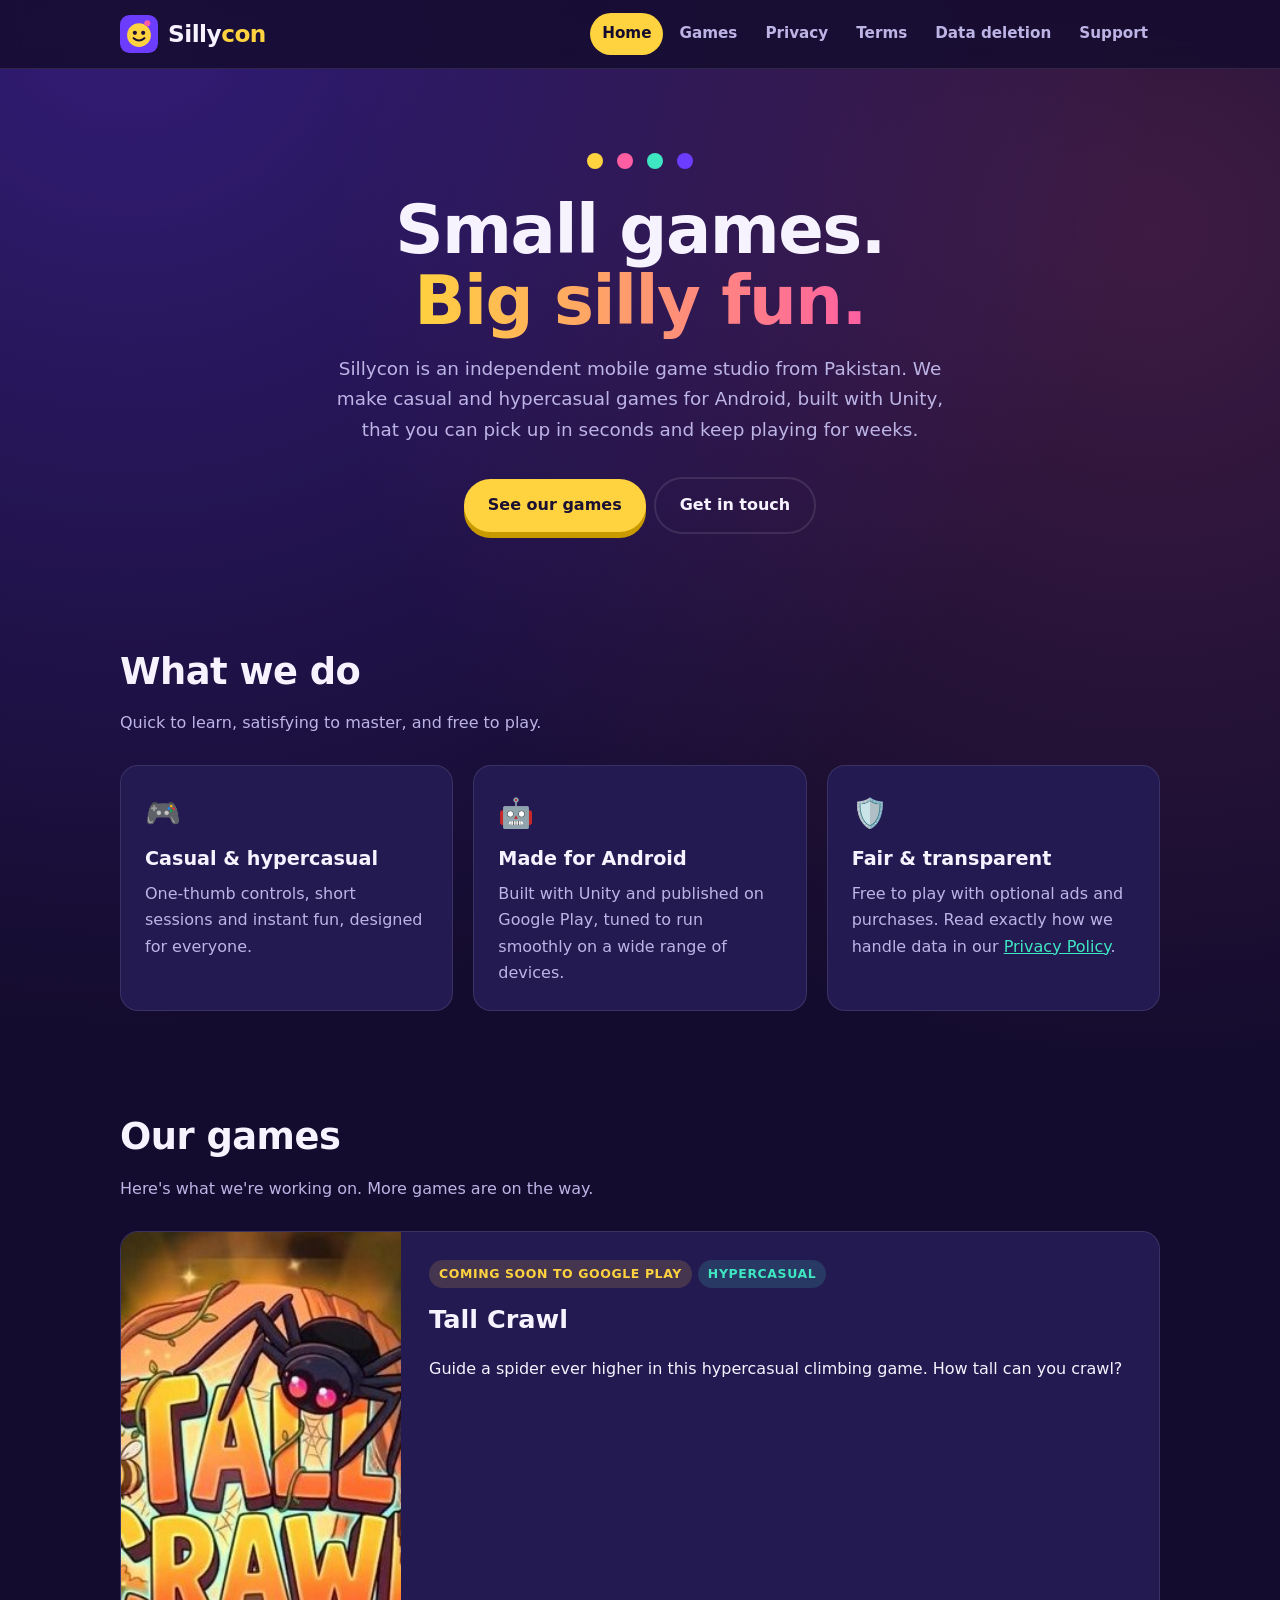
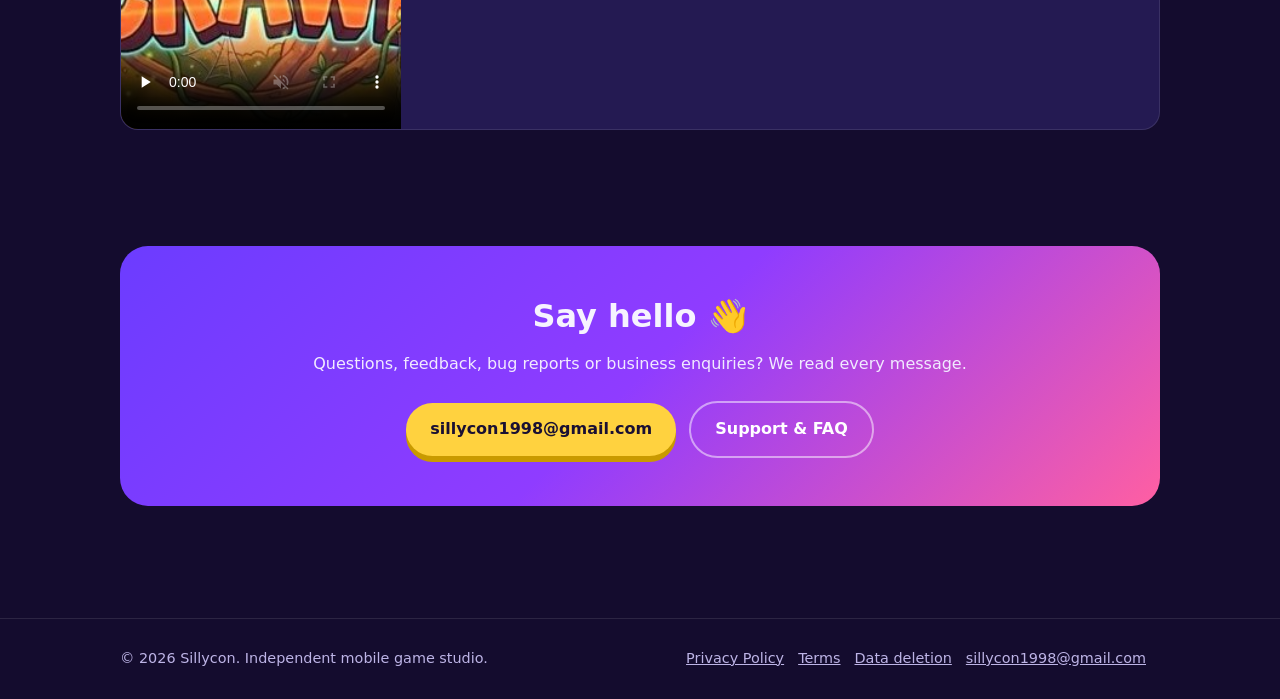
==== index.html @ dd0dbb41 "Add Tall Crawl trailer video player to the homepage." ====
<!doctype html>
<html lang="en">
<head>
<meta charset="utf-8">
<meta name="viewport" content="width=device-width,initial-scale=1">
<title>Sillycon | Indie mobile game studio</title>
<meta name="description" content="Sillycon is an independent mobile game studio making casual and hypercasual games for Android, built with Unity.">
<meta name="theme-color" content="#140c2e">
<link rel="canonical" href="https://zakriyaamir.github.io/sillycon/">
<meta property="og:type" content="website">
<meta property="og:site_name" content="Sillycon">
<meta property="og:title" content="Sillycon | Indie mobile game studio">
<meta property="og:description" content="Sillycon is an independent mobile game studio making casual and hypercasual games for Android, built with Unity.">
<meta property="og:url" content="https://zakriyaamir.github.io/sillycon/">
<meta property="og:image" content="https://zakriyaamir.github.io/sillycon/assets/og.jpg">
<meta name="twitter:card" content="summary_large_image">
<link rel="icon" href="./assets/favicon.svg" type="image/svg+xml">
<link rel="stylesheet" href="./assets/style.css">
</head>
<body>
<a href="#content" style="position:absolute;left:-9999px">Skip to content</a>
<header class="site"><div class="wrap">
<a class="brand" href="./index.html" aria-label="Sillycon home"><svg viewBox="0 0 64 64" aria-hidden="true"><rect width="64" height="64" rx="16" fill="#6c3cff"/><circle cx="32" cy="34" r="20" fill="#ffd23f"/><circle cx="25" cy="30" r="3.5" fill="#1a1033"/><circle cx="39" cy="30" r="3.5" fill="#1a1033"/><path d="M23 39q9 8 18 0" stroke="#1a1033" stroke-width="3.5" fill="none" stroke-linecap="round"/><circle cx="46" cy="14" r="5" fill="#ff5fa2"/></svg><span>Silly<b>con</b></span></a>
<nav class="main" aria-label="Main"><a href="./index.html" aria-current="page">Home</a><a href="./index.html#games">Games</a><a href="./privacy-policy.html">Privacy</a><a href="./terms.html">Terms</a><a href="./data-deletion.html">Data deletion</a><a href="./support.html">Support</a></nav>
</div></header>
<div id="content"></div>
<main><section class="hero"><div class="wrap">
<div class="blobs" aria-hidden="true"><i></i><i></i><i></i><i></i></div>
<h1>Small games.<br><span class="hl">Big silly fun.</span></h1>
<p>Sillycon is an independent mobile game studio from Pakistan. We make casual and hypercasual games for Android, built with Unity, that you can pick up in seconds and keep playing for weeks.</p>
<a class="btn" href="#games">See our games</a><a class="btn alt" href="#contact">Get in touch</a>
</div></section>

<section><div class="wrap">
<h2 class="sec">What we do</h2>
<p class="lead">Quick to learn, satisfying to master, and free to play.</p>
<div class="grid">
<div class="card"><div class="ico" aria-hidden="true">🎮</div><h3>Casual &amp; hypercasual</h3><p>One-thumb controls, short sessions and instant fun, designed for everyone.</p></div>
<div class="card"><div class="ico" aria-hidden="true">🤖</div><h3>Made for Android</h3><p>Built with Unity and published on Google Play, tuned to run smoothly on a wide range of devices.</p></div>
<div class="card"><div class="ico" aria-hidden="true">🛡️</div><h3>Fair &amp; transparent</h3><p>Free to play with optional ads and purchases. Read exactly how we handle data in our <a href="privacy-policy.html">Privacy Policy</a>.</p></div>
</div>
</div></section>

<section id="games"><div class="wrap">
<h2 class="sec">Our games</h2>
<p class="lead">Here's what we're working on. More games are on the way.</p>
<div class="games">
<!-- One <article class="game"> block per game. Copy this block to add a new game. -->
<article class="game">
<video class="trailer" controls playsinline muted loop preload="none" poster="assets/tall-crawl.jpg" width="720" height="1280" aria-label="Tall Crawl trailer"><source src="https://zakriyaamir.github.io/assets/videos/tall-crawl-trailer.mp4" type="video/mp4">Your browser can't play this video. <a href="https://zakriyaamir.github.io/assets/videos/tall-crawl-trailer.mp4">Watch the Tall Crawl trailer</a>.</video>
<div class="body">
<span class="tag soon">Coming soon to Google Play</span><span class="tag">Hypercasual</span>
<h3>Tall Crawl</h3>
<p>Guide a spider ever higher in this hypercasual climbing game. How tall can you crawl?</p>
<!-- When the game is live, add: <p><a class="btn" href="https://play.google.com/store/apps/details?id=PACKAGE_NAME">Get it on Google Play</a></p> -->
</div>
</article>
</div>
</div></section>

<section id="contact"><div class="wrap">
<div class="contact">
<h2>Say hello 👋</h2>
<p>Questions, feedback, bug reports or business enquiries? We read every message.</p>
<a class="btn" href="mailto:sillycon1998@gmail.com">sillycon1998@gmail.com</a>
<a class="btn alt" href="support.html" style="color:#fff;border-color:rgba(255,255,255,.5)">Support &amp; FAQ</a>
</div>
</div></section>
</main>
<footer class="site"><div class="wrap">
<div>&copy; 2026 Sillycon. Independent mobile game studio.</div>
<div><a href="./privacy-policy.html">Privacy Policy</a><a href="./terms.html">Terms</a><a href="./data-deletion.html">Data deletion</a><a href="mailto:sillycon1998@gmail.com">sillycon1998@gmail.com</a></div>
</div></footer>
</body>
</html>
---- assets/style.css ----
:root{--bg:#140c2e;--bg2:#1d1442;--card:#241a52;--ink:#f6f3ff;--muted:#bdb4e6;--y:#ffd23f;--p:#ff5fa2;--t:#3ee6c1;--v:#6c3cff;--line:rgba(255,255,255,.1);--r:18px;--max:1080px}
*{box-sizing:border-box}html{scroll-behavior:smooth}
body{margin:0;font:16px/1.65 system-ui,-apple-system,"Segoe UI",Roboto,"Helvetica Neue",Arial,sans-serif;color:var(--ink);background:var(--bg);background-image:radial-gradient(circle at 10% 0%,rgba(108,60,255,.35),transparent 40%),radial-gradient(circle at 90% 10%,rgba(255,95,162,.18),transparent 35%);background-repeat:no-repeat;min-height:100vh;display:flex;flex-direction:column}
a{color:var(--t)}a:hover{color:var(--y)}
.wrap{max-width:var(--max);margin:0 auto;padding:0 20px;width:100%}
header.site{position:sticky;top:0;z-index:10;background:rgba(20,12,46,.85);backdrop-filter:blur(10px);border-bottom:1px solid var(--line)}
header.site .wrap{display:flex;align-items:center;justify-content:space-between;gap:16px;min-height:68px;flex-wrap:wrap}
.brand{display:flex;align-items:center;gap:10px;text-decoration:none;color:var(--ink);font-weight:900;font-size:1.45rem;letter-spacing:-.5px}
.brand svg{width:38px;height:38px;transition:transform .3s}.brand:hover svg{transform:rotate(-12deg) scale(1.08)}
.brand span b{color:var(--y)}
nav.main{display:flex;gap:4px;flex-wrap:wrap}
nav.main a{color:var(--muted);text-decoration:none;font-weight:600;font-size:.95rem;padding:8px 12px;border-radius:999px}
nav.main a:hover,nav.main a[aria-current]{color:var(--bg);background:var(--y)}
main{flex:1}
.hero{padding:84px 0 56px;text-align:center}
.hero h1{font-size:clamp(2.4rem,6vw,4.2rem);line-height:1.05;margin:0 0 18px;font-weight:900;letter-spacing:-1.5px}
.hero h1 .hl{background:linear-gradient(90deg,var(--y),var(--p));-webkit-background-clip:text;background-clip:text;color:transparent}
.hero p{max-width:640px;margin:0 auto 28px;color:var(--muted);font-size:1.15rem}
.btn{display:inline-block;padding:13px 24px;border-radius:999px;font-weight:800;text-decoration:none;background:var(--y);color:#1a1033;box-shadow:0 6px 0 #c99a00;transition:transform .15s,box-shadow .15s;margin:4px}
.btn:hover{transform:translateY(2px);box-shadow:0 4px 0 #c99a00;color:#1a1033}
.btn.alt{background:transparent;color:var(--ink);border:2px solid var(--line);box-shadow:none}.btn.alt:hover{border-color:var(--t);color:var(--t)}
.blobs{display:flex;justify-content:center;gap:14px;margin-bottom:26px}
.blobs i{width:16px;height:16px;border-radius:50%;display:block;animation:bob 2.4s ease-in-out infinite}
.blobs i:nth-child(1){background:var(--y)}.blobs i:nth-child(2){background:var(--p);animation-delay:.2s}.blobs i:nth-child(3){background:var(--t);animation-delay:.4s}.blobs i:nth-child(4){background:var(--v);animation-delay:.6s}
@keyframes bob{50%{transform:translateY(-10px)}}
@media (prefers-reduced-motion:reduce){.blobs i{animation:none}}
section{padding:48px 0}
h2.sec{font-size:clamp(1.7rem,3.5vw,2.3rem);margin:0 0 8px;font-weight:900;letter-spacing:-.5px}
.lead{color:var(--muted);margin:0 0 28px}
.grid{display:grid;gap:20px;grid-template-columns:repeat(auto-fit,minmax(240px,1fr))}
.card{background:var(--card);border:1px solid var(--line);border-radius:var(--r);padding:24px}
.card h3{margin:6px 0 6px;font-size:1.2rem}.card p{margin:0;color:var(--muted)}
.ico{font-size:1.8rem}
.game{display:grid;grid-template-columns:280px 1fr;gap:0;background:var(--card);border:1px solid var(--line);border-radius:var(--r);overflow:hidden}
.game img{width:100%;height:100%;object-fit:cover;display:block;background:var(--bg2)}
.game .body{padding:28px}
.game h3{margin:0 0 6px;font-size:1.6rem;font-weight:900}
.tag{display:inline-block;font-size:.78rem;font-weight:800;text-transform:uppercase;letter-spacing:.6px;padding:4px 10px;border-radius:999px;background:rgba(62,230,193,.15);color:var(--t);margin:0 6px 10px 0}
.tag.soon{background:rgba(255,210,63,.15);color:var(--y)}
.games{display:grid;gap:22px}
@media (max-width:640px){.game{grid-template-columns:1fr}.game img{max-height:260px}}
.contact{text-align:center;background:linear-gradient(135deg,var(--v),#8f3cff 50%,var(--p));border-radius:28px;padding:44px 24px;margin:20px 0 40px}
.contact h2{margin:0 0 8px;font-size:2rem;font-weight:900}.contact p{margin:0 0 20px;color:#f1eaff}
.doc{max-width:820px;padding:48px 20px 64px}
.doc h1{font-size:clamp(2rem,4.5vw,2.8rem);font-weight:900;letter-spacing:-1px;margin:0 0 6px}
.doc .meta{color:var(--muted);margin:0 0 24px}
.doc h2{margin:40px 0 10px;font-size:1.45rem;padding-top:8px;border-top:1px solid var(--line)}
.doc h3{margin:24px 0 6px;font-size:1.1rem;color:var(--y)}
.doc p,.doc li{color:#e3ddfb}.doc li{margin:4px 0}
.note{background:rgba(255,210,63,.1);border-left:4px solid var(--y);padding:14px 18px;border-radius:10px;margin:18px 0}
.toc{background:var(--card);border:1px solid var(--line);border-radius:var(--r);padding:18px 24px;margin:20px 0}
.toc ol{columns:2;column-gap:28px;margin:6px 0 0;padding-left:20px}.toc li{break-inside:avoid}
@media (max-width:640px){.toc ol{columns:1}}
table{width:100%;border-collapse:collapse;margin:12px 0;font-size:.95rem;display:block;overflow-x:auto}
th,td{text-align:left;padding:10px 12px;border-bottom:1px solid var(--line);vertical-align:top}
th{color:var(--y);font-size:.85rem;text-transform:uppercase;letter-spacing:.5px}
footer.site{border-top:1px solid var(--line);padding:28px 0;color:var(--muted);font-size:.9rem;margin-top:24px}
footer.site .wrap{display:flex;justify-content:space-between;gap:16px;flex-wrap:wrap}
footer.site a{color:var(--muted);margin-right:14px}footer.site a:hover{color:var(--y)}
.center{text-align:center}

.game .trailer{width:100%;height:auto;aspect-ratio:9/16;object-fit:cover;display:block;background:#000}
@media (max-width:640px){.game .trailer{max-height:none;max-width:360px;margin:0 auto}}
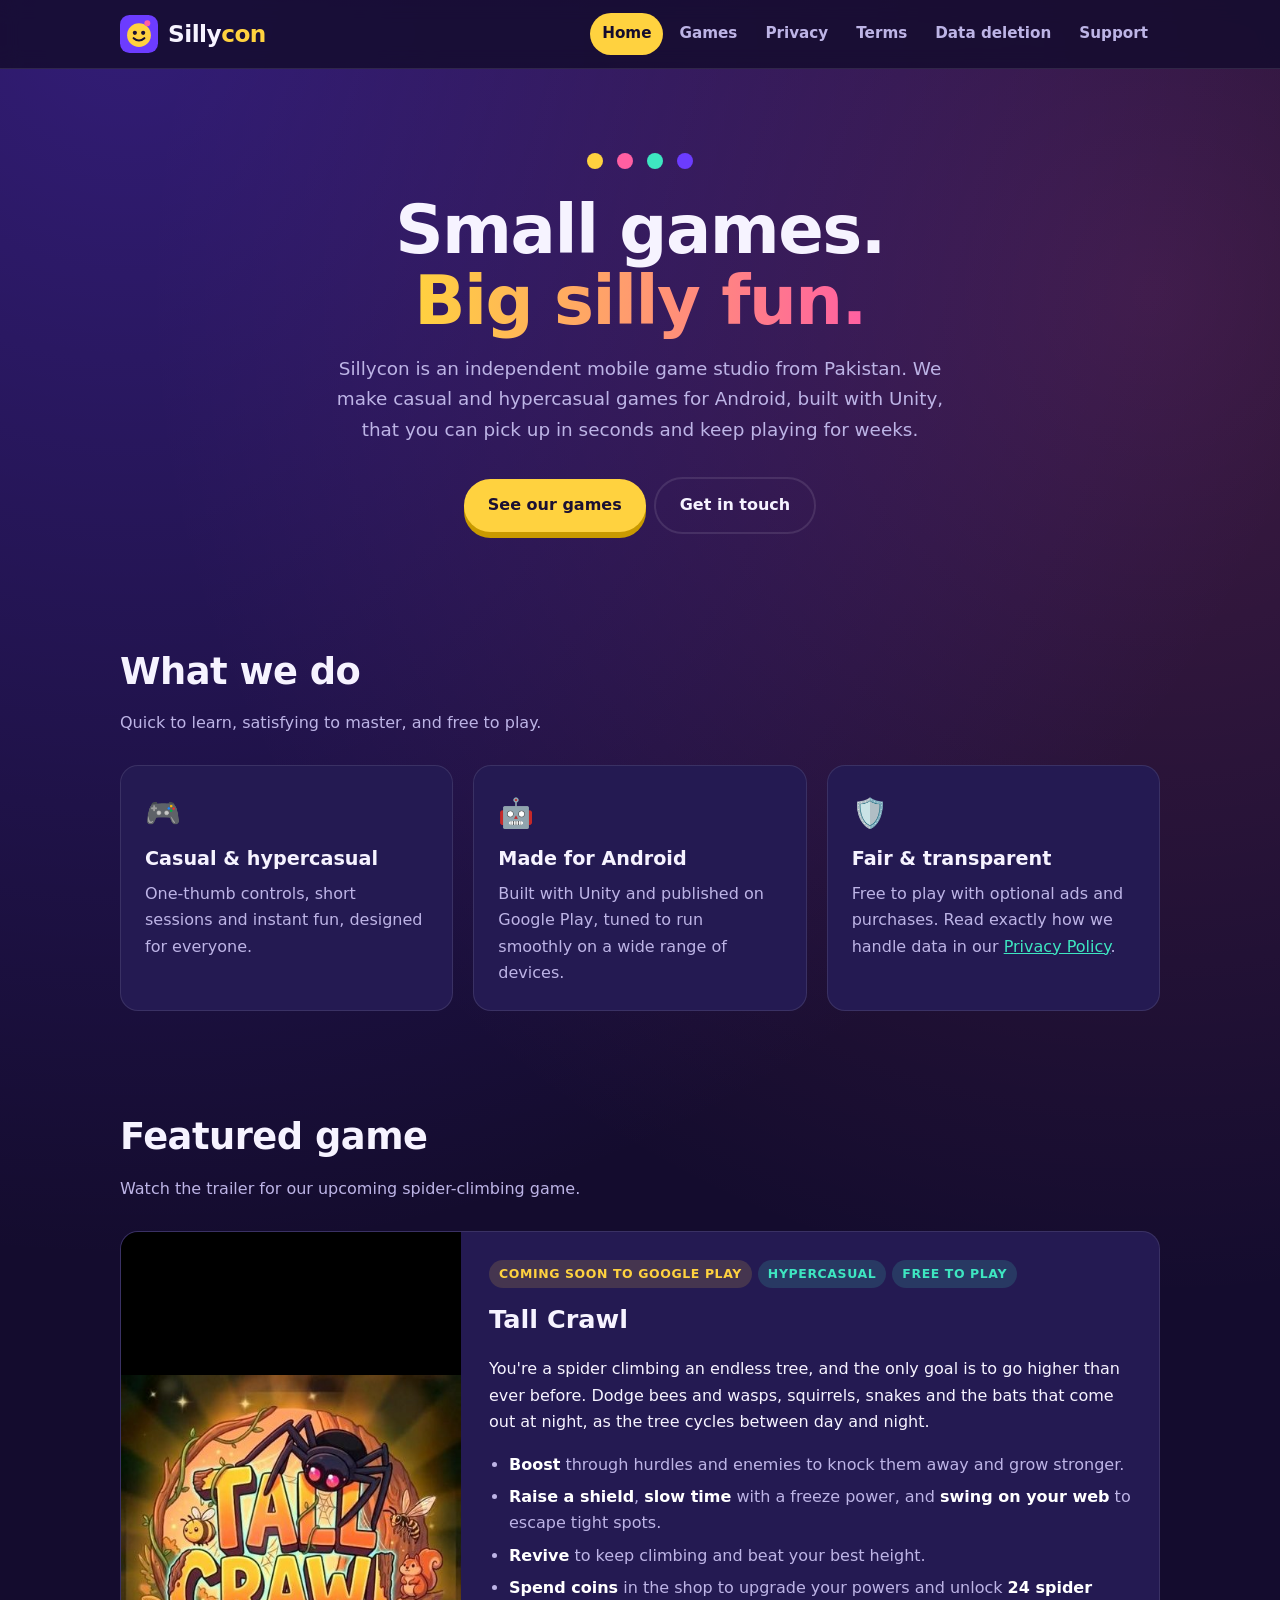
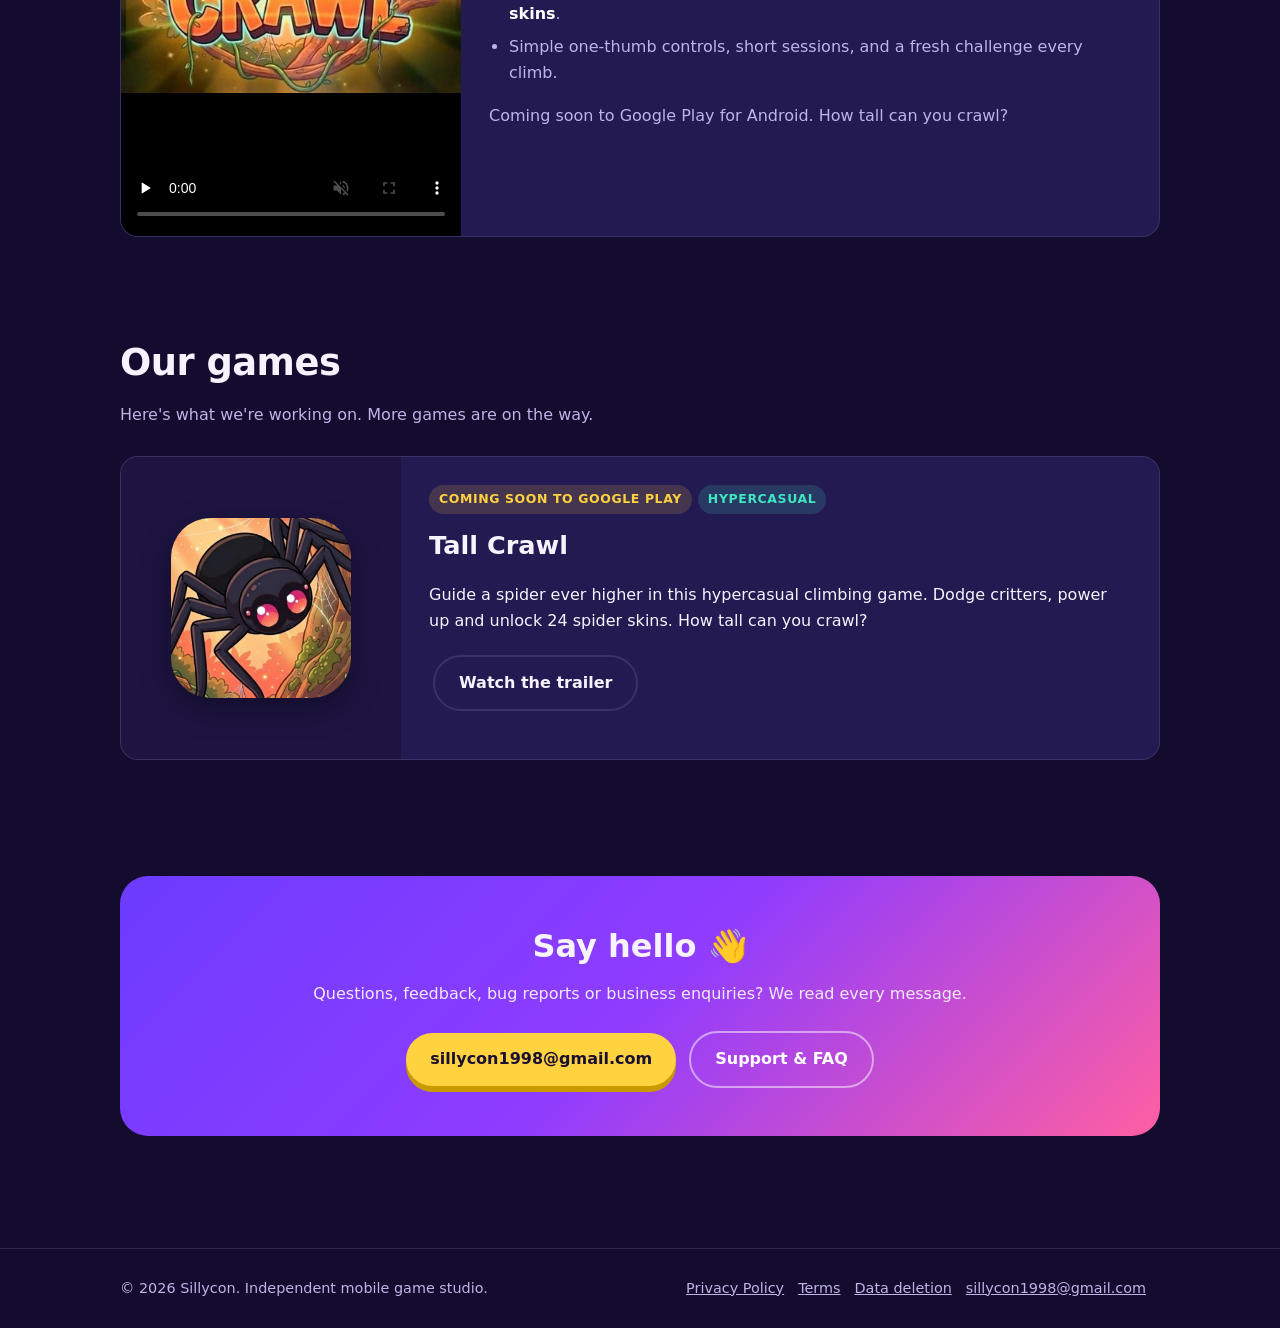
==== commit 6d0636a0: "Add featured Tall Crawl trailer section with full description, and restore the games card with the a" ====
--- a/index.html
+++ b/index.html
@@ -41,17 +41,40 @@
 </div>
 </div></section>
 
+<section id="featured"><div class="wrap">
+<h2 class="sec">Featured game</h2>
+<p class="lead">Watch the trailer for our upcoming spider-climbing game.</p>
+<article class="game feature">
+<video class="trailer" controls playsinline muted loop preload="none" poster="assets/tall-crawl.jpg" width="720" height="1280" aria-label="Tall Crawl trailer"><source src="https://zakriyaamir.github.io/assets/videos/tall-crawl-trailer.mp4" type="video/mp4">Your browser can't play this video. <a href="https://zakriyaamir.github.io/assets/videos/tall-crawl-trailer.mp4">Watch the Tall Crawl trailer</a>.</video>
+<div class="body">
+<span class="tag soon">Coming soon to Google Play</span><span class="tag">Hypercasual</span><span class="tag">Free to play</span>
+<h3>Tall Crawl</h3>
+<p>You're a spider climbing an endless tree, and the only goal is to go higher than ever before. Dodge bees and wasps, squirrels, snakes and the bats that come out at night, as the tree cycles between day and night.</p>
+<ul class="feats">
+<li><b>Boost</b> through hurdles and enemies to knock them away and grow stronger.</li>
+<li><b>Raise a shield</b>, <b>slow time</b> with a freeze power, and <b>swing on your web</b> to escape tight spots.</li>
+<li><b>Revive</b> to keep climbing and beat your best height.</li>
+<li><b>Spend coins</b> in the shop to upgrade your powers and unlock <b>24 spider skins</b>.</li>
+<li>Simple one-thumb controls, short sessions, and a fresh challenge every climb.</li>
+</ul>
+<p class="muted">Coming soon to Google Play for Android. How tall can you crawl?</p>
+<!-- When the game is live, add: <p><a class="btn" href="https://play.google.com/store/apps/details?id=PACKAGE_NAME">Get it on Google Play</a></p> -->
+</div>
+</article>
+</div></section>
+
 <section id="games"><div class="wrap">
 <h2 class="sec">Our games</h2>
 <p class="lead">Here's what we're working on. More games are on the way.</p>
 <div class="games">
 <!-- One <article class="game"> block per game. Copy this block to add a new game. -->
 <article class="game">
-<video class="trailer" controls playsinline muted loop preload="none" poster="assets/tall-crawl.jpg" width="720" height="1280" aria-label="Tall Crawl trailer"><source src="https://zakriyaamir.github.io/assets/videos/tall-crawl-trailer.mp4" type="video/mp4">Your browser can't play this video. <a href="https://zakriyaamir.github.io/assets/videos/tall-crawl-trailer.mp4">Watch the Tall Crawl trailer</a>.</video>
+<div class="icon-wrap"><img src="assets/tall-crawl-icon.jpg" alt="Tall Crawl app icon" width="288" height="288" loading="lazy" decoding="async"></div>
 <div class="body">
 <span class="tag soon">Coming soon to Google Play</span><span class="tag">Hypercasual</span>
 <h3>Tall Crawl</h3>
-<p>Guide a spider ever higher in this hypercasual climbing game. How tall can you crawl?</p>
+<p>Guide a spider ever higher in this hypercasual climbing game. Dodge critters, power up and unlock 24 spider skins. How tall can you crawl?</p>
+<p><a class="btn alt" href="#featured">Watch the trailer</a></p>
 <!-- When the game is live, add: <p><a class="btn" href="https://play.google.com/store/apps/details?id=PACKAGE_NAME">Get it on Google Play</a></p> -->
 </div>
 </article>
--- a/assets/style.css
+++ b/assets/style.css
@@ -59,5 +59,11 @@
 footer.site a{color:var(--muted);margin-right:14px}footer.site a:hover{color:var(--y)}
 .center{text-align:center}
 
-.game .trailer{width:100%;height:auto;aspect-ratio:9/16;object-fit:cover;display:block;background:#000}
+.game .trailer{width:100%;height:auto;aspect-ratio:9/16;object-fit:contain;display:block;background:#000}
 @media (max-width:640px){.game .trailer{max-height:none;max-width:360px;margin:0 auto}}
+.game.feature{grid-template-columns:340px 1fr}
+.feats{margin:4px 0 14px;padding-left:20px;color:var(--muted)}.feats li{margin:6px 0}.feats b{color:#fff}
+.muted{color:var(--muted)}
+.game .icon-wrap{display:flex;align-items:center;justify-content:center;padding:24px;background:var(--bg2)}
+.game .icon-wrap img{width:180px;height:180px;border-radius:22%;box-shadow:0 10px 30px rgba(0,0,0,.35);object-fit:cover}
+@media (max-width:640px){.game.feature{grid-template-columns:1fr}.game .icon-wrap img{max-height:none}}
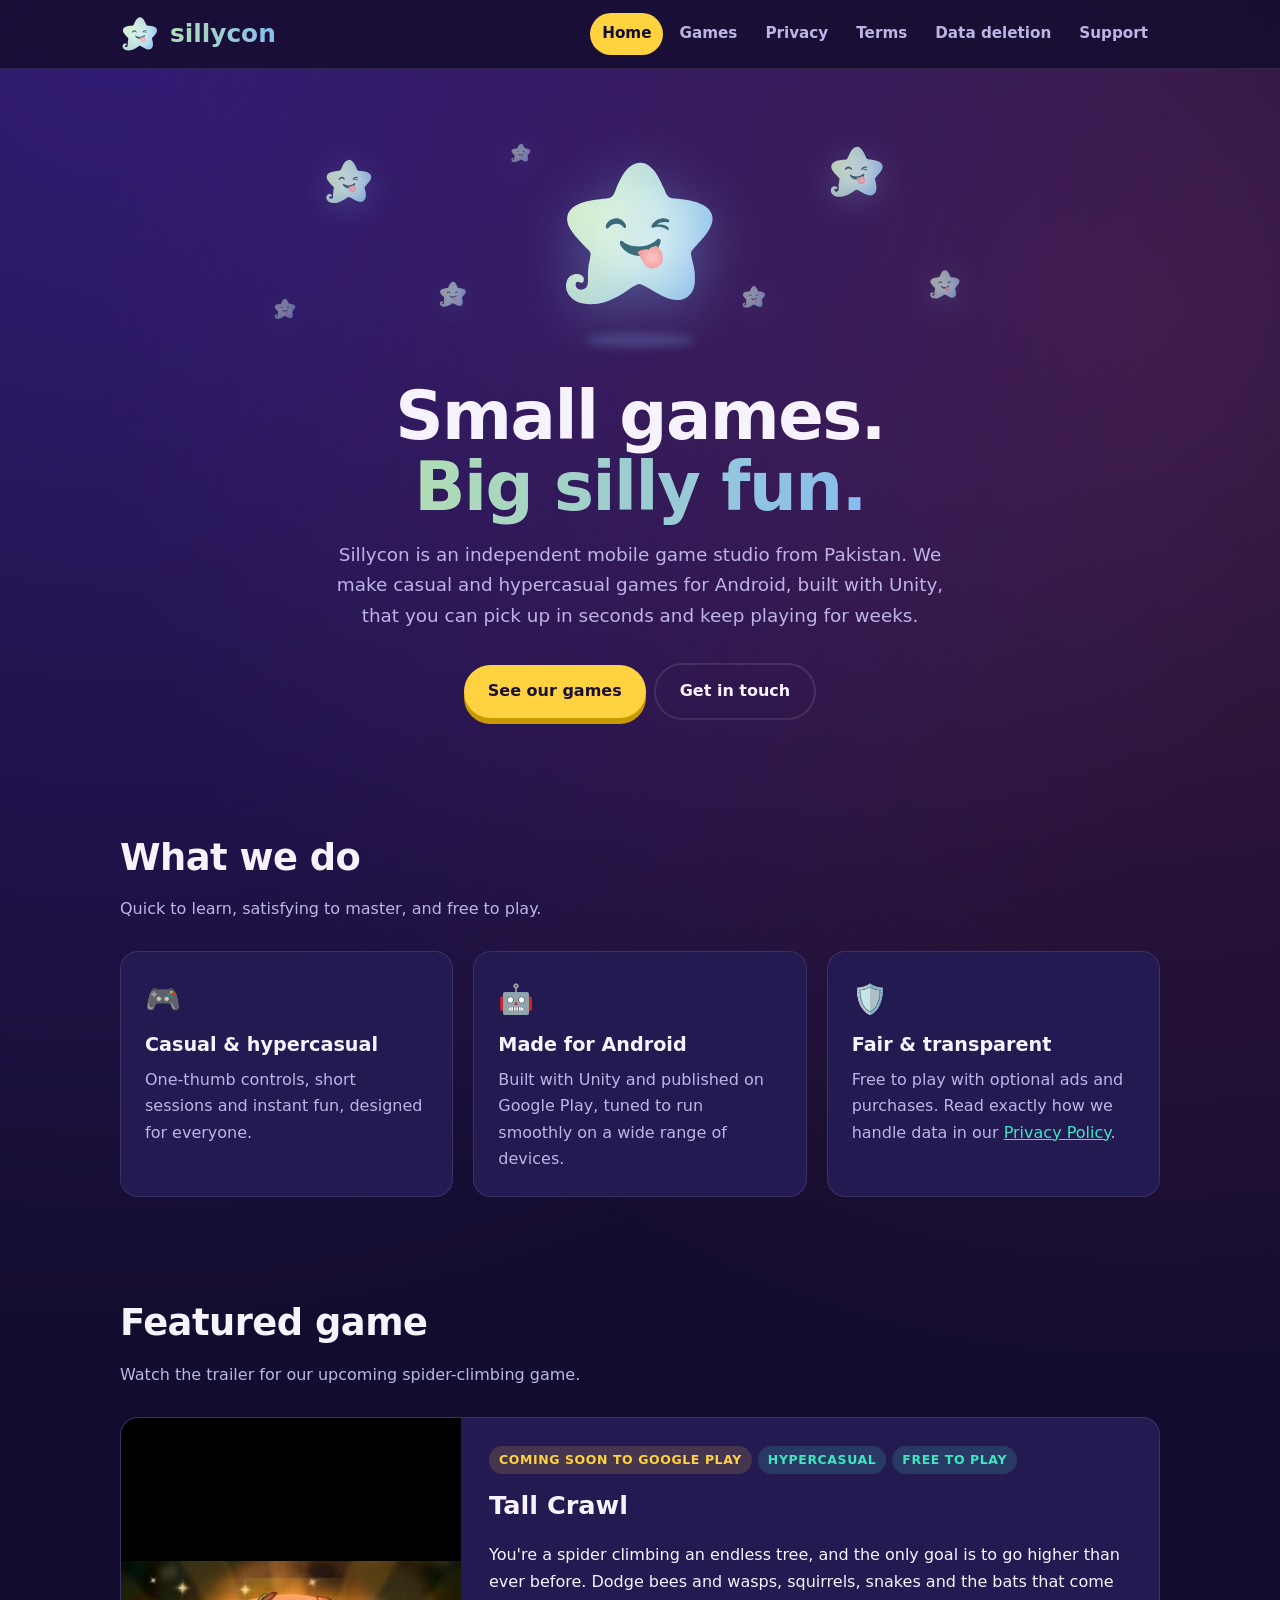
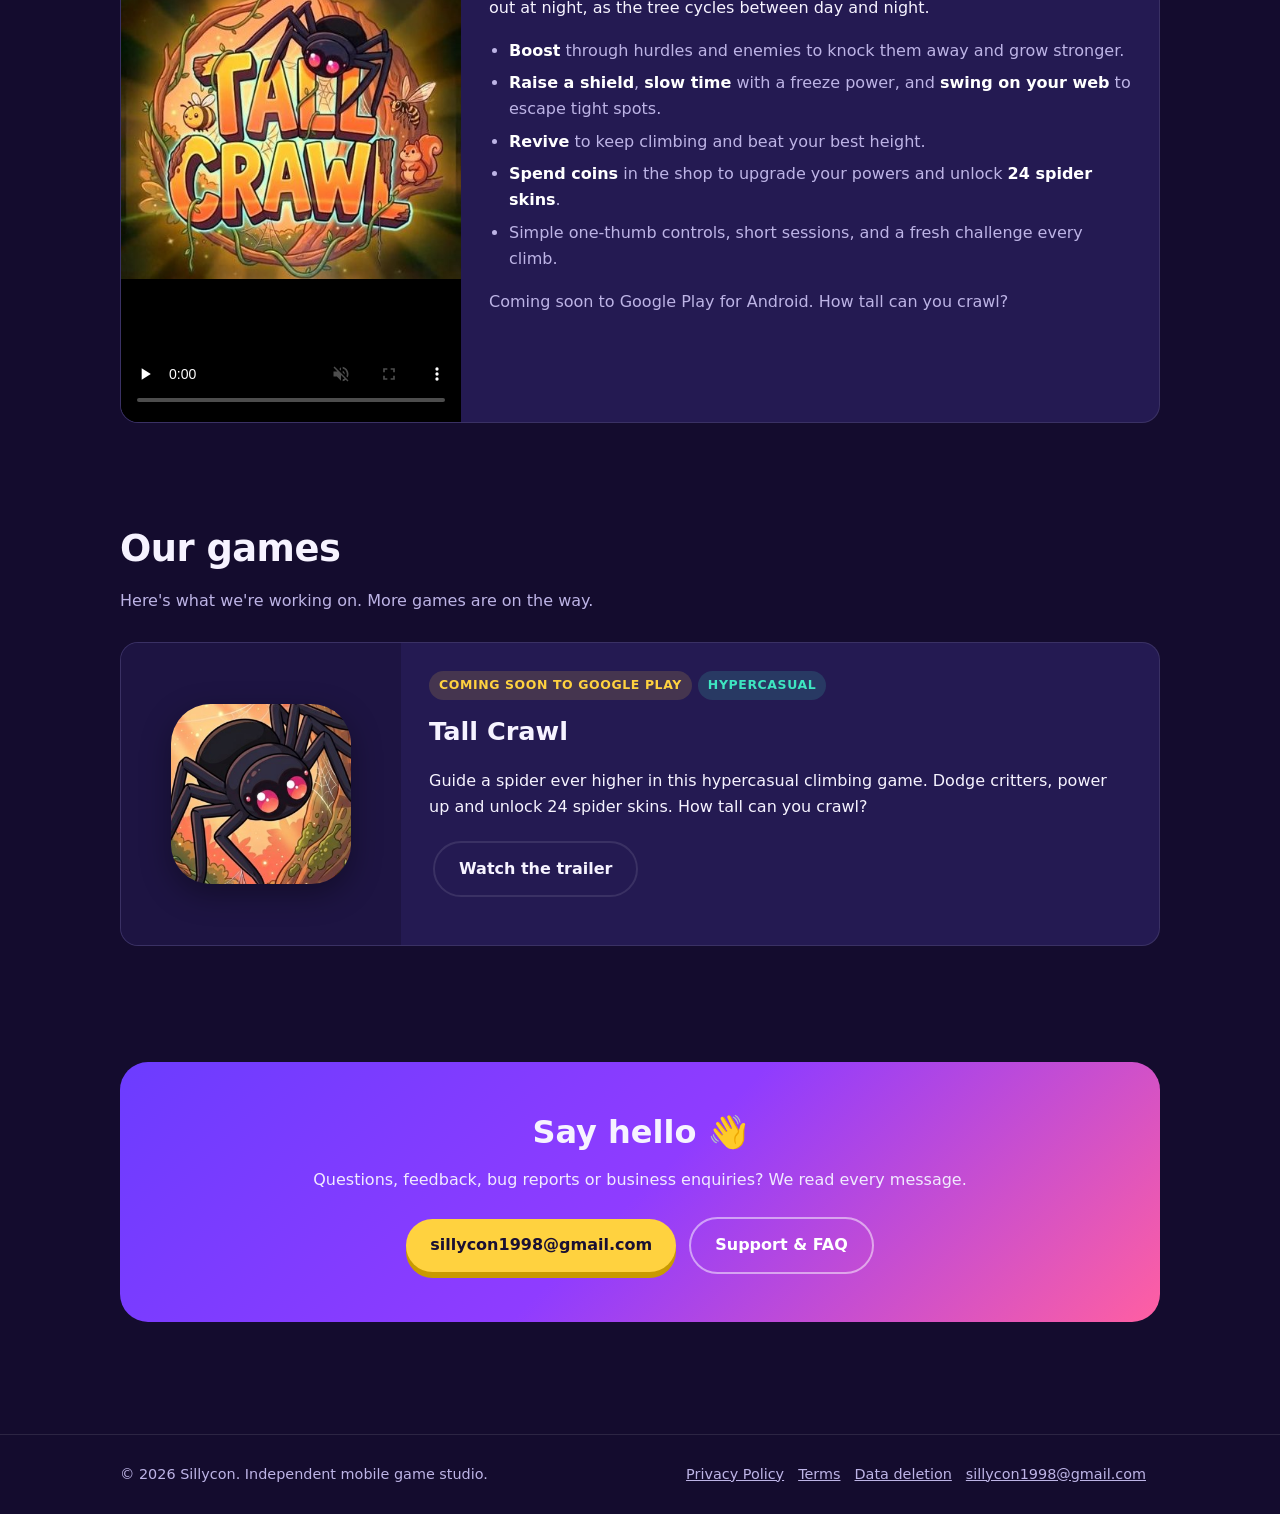
==== commit 00d184de: "Use the final Sillycon star logo as brand and favicon, with an animated star mascot in the hero." ====
--- a/index.html
+++ b/index.html
@@ -14,18 +14,18 @@
 <meta property="og:url" content="https://zakriyaamir.github.io/sillycon/">
 <meta property="og:image" content="https://zakriyaamir.github.io/sillycon/assets/og.jpg">
 <meta name="twitter:card" content="summary_large_image">
-<link rel="icon" href="./assets/favicon.svg" type="image/svg+xml">
+<link rel="icon" href="./assets/favicon.svg" type="image/svg+xml"><link rel="icon" href="./assets/favicon-32.png" sizes="32x32" type="image/png"><link rel="apple-touch-icon" href="./assets/apple-touch-icon.png">
 <link rel="stylesheet" href="./assets/style.css">
 </head>
 <body>
 <a href="#content" style="position:absolute;left:-9999px">Skip to content</a>
 <header class="site"><div class="wrap">
-<a class="brand" href="./index.html" aria-label="Sillycon home"><svg viewBox="0 0 64 64" aria-hidden="true"><rect width="64" height="64" rx="16" fill="#6c3cff"/><circle cx="32" cy="34" r="20" fill="#ffd23f"/><circle cx="25" cy="30" r="3.5" fill="#1a1033"/><circle cx="39" cy="30" r="3.5" fill="#1a1033"/><path d="M23 39q9 8 18 0" stroke="#1a1033" stroke-width="3.5" fill="none" stroke-linecap="round"/><circle cx="46" cy="14" r="5" fill="#ff5fa2"/></svg><span>Silly<b>con</b></span></a>
+<a class="brand" href="./index.html" aria-label="Sillycon home"><img src="./assets/sillycon-star.svg" alt="" width="40" height="40"><span>sillycon</span></a>
 <nav class="main" aria-label="Main"><a href="./index.html" aria-current="page">Home</a><a href="./index.html#games">Games</a><a href="./privacy-policy.html">Privacy</a><a href="./terms.html">Terms</a><a href="./data-deletion.html">Data deletion</a><a href="./support.html">Support</a></nav>
 </div></header>
 <div id="content"></div>
 <main><section class="hero"><div class="wrap">
-<div class="blobs" aria-hidden="true"><i></i><i></i><i></i><i></i></div>
+<div class="star-stage" aria-hidden="true"><img class="fs fs1" src="assets/sillycon-star.svg" alt="" data-depth="0.6"><img class="fs fs2" src="assets/sillycon-star.svg" alt="" data-depth="0.3"><img class="fs fs3" src="assets/sillycon-star.svg" alt="" data-depth="0.9"><img class="fs fs4" src="assets/sillycon-star.svg" alt="" data-depth="0.45"><img class="fs fs5" src="assets/sillycon-star.svg" alt="" data-depth="0.75"><img class="fs fs6" src="assets/sillycon-star.svg" alt="" data-depth="0.25"><img class="fs fs7" src="assets/sillycon-star.svg" alt="" data-depth="0.5"><div class="hero-star" data-depth="0.15"><img src="assets/sillycon-star.svg" alt=""><span class="lid"></span></div><span class="shadow"></span></div>
 <h1>Small games.<br><span class="hl">Big silly fun.</span></h1>
 <p>Sillycon is an independent mobile game studio from Pakistan. We make casual and hypercasual games for Android, built with Unity, that you can pick up in seconds and keep playing for weeks.</p>
 <a class="btn" href="#games">See our games</a><a class="btn alt" href="#contact">Get in touch</a>
@@ -94,5 +94,11 @@
 <div>&copy; 2026 Sillycon. Independent mobile game studio.</div>
 <div><a href="./privacy-policy.html">Privacy Policy</a><a href="./terms.html">Terms</a><a href="./data-deletion.html">Data deletion</a><a href="mailto:sillycon1998@gmail.com">sillycon1998@gmail.com</a></div>
 </div></footer>
+<script>
+(()=>{if(matchMedia('(prefers-reduced-motion: reduce)').matches)return;const st=document.querySelector('.star-stage');if(!st)return;const els=[...st.querySelectorAll('[data-depth]')];let tx=0,ty=0,cx=0,cy=0;
+addEventListener('pointermove',e=>{tx=(e.clientX/innerWidth-.5)*2;ty=(e.clientY/innerHeight-.5)*2});
+addEventListener('scroll',()=>{ty=Math.min(scrollY/300,1.5)},{passive:true});
+(function loop(){cx+=(tx-cx)*.06;cy+=(ty-cy)*.06;for(const el of els){const d=+el.dataset.depth;el.style.translate=`${-cx*d*28}px ${-cy*d*22}px`}requestAnimationFrame(loop)})()})();
+</script>
 </body>
 </html>
--- a/assets/style.css
+++ b/assets/style.css
@@ -6,15 +6,15 @@
 header.site{position:sticky;top:0;z-index:10;background:rgba(20,12,46,.85);backdrop-filter:blur(10px);border-bottom:1px solid var(--line)}
 header.site .wrap{display:flex;align-items:center;justify-content:space-between;gap:16px;min-height:68px;flex-wrap:wrap}
 .brand{display:flex;align-items:center;gap:10px;text-decoration:none;color:var(--ink);font-weight:900;font-size:1.45rem;letter-spacing:-.5px}
-.brand svg{width:38px;height:38px;transition:transform .3s}.brand:hover svg{transform:rotate(-12deg) scale(1.08)}
-.brand span b{color:var(--y)}
+.brand img{width:40px;height:40px;transition:transform .35s cubic-bezier(.34,1.56,.64,1)}.brand:hover img{transform:rotate(-12deg) scale(1.1)}
+.brand span{background:linear-gradient(90deg,#B1DDB4,#87BCEF);-webkit-background-clip:text;background-clip:text;color:transparent;font-size:1.55rem;letter-spacing:0}
 nav.main{display:flex;gap:4px;flex-wrap:wrap}
 nav.main a{color:var(--muted);text-decoration:none;font-weight:600;font-size:.95rem;padding:8px 12px;border-radius:999px}
 nav.main a:hover,nav.main a[aria-current]{color:var(--bg);background:var(--y)}
 main{flex:1}
 .hero{padding:84px 0 56px;text-align:center}
 .hero h1{font-size:clamp(2.4rem,6vw,4.2rem);line-height:1.05;margin:0 0 18px;font-weight:900;letter-spacing:-1.5px}
-.hero h1 .hl{background:linear-gradient(90deg,var(--y),var(--p));-webkit-background-clip:text;background-clip:text;color:transparent}
+.hero h1 .hl{background:linear-gradient(90deg,#B1DDB4,#87BCEF);-webkit-background-clip:text;background-clip:text;color:transparent}
 .hero p{max-width:640px;margin:0 auto 28px;color:var(--muted);font-size:1.15rem}
 .btn{display:inline-block;padding:13px 24px;border-radius:999px;font-weight:800;text-decoration:none;background:var(--y);color:#1a1033;box-shadow:0 6px 0 #c99a00;transition:transform .15s,box-shadow .15s;margin:4px}
 .btn:hover{transform:translateY(2px);box-shadow:0 4px 0 #c99a00;color:#1a1033}
@@ -67,3 +67,26 @@
 .game .icon-wrap{display:flex;align-items:center;justify-content:center;padding:24px;background:var(--bg2)}
 .game .icon-wrap img{width:180px;height:180px;border-radius:22%;box-shadow:0 10px 30px rgba(0,0,0,.35);object-fit:cover}
 @media (max-width:640px){.game.feature{grid-template-columns:1fr}.game .icon-wrap img{max-height:none}}
+
+/* Animated star mascot */
+.hero{position:relative;overflow:hidden}
+.star-stage{position:relative;height:230px;max-width:720px;margin:-20px auto 18px}
+.hero-star{position:absolute;left:50%;top:18px;width:170px;height:170px;margin-left:-85px;z-index:2}
+.hero-star img{width:100%;height:100%;display:block;transform-origin:50% 100%;animation:sqbounce 2.8s cubic-bezier(.45,0,.55,1) infinite;filter:drop-shadow(0 12px 28px rgba(135,188,239,.35))}
+.star-stage .shadow{position:absolute;left:50%;top:200px;width:110px;height:14px;margin-left:-55px;border-radius:50%;background:rgba(135,188,239,.22);filter:blur(4px);animation:shad 2.8s cubic-bezier(.45,0,.55,1) infinite}
+@keyframes sqbounce{0%,100%{transform:translateY(0) scale(1.08,.92)}12%{transform:translateY(-6px) scale(.94,1.07)}45%{transform:translateY(-34px) scale(1,1) rotate(-4deg)}60%{transform:translateY(-30px) rotate(3deg)}88%{transform:translateY(-2px) scale(.97,1.04)}}
+@keyframes shad{0%,100%{transform:scale(1);opacity:.9}45%,60%{transform:scale(.62);opacity:.45}}
+.hero-star .lid{position:absolute;left:31%;top:39%;width:15%;height:9%;border-radius:50%;background:linear-gradient(135deg,#cfe9d4,#bcdcef);opacity:0;animation:wink 5.6s infinite;transform-origin:50% 100%}
+.hero-star .lid::after{content:"";position:absolute;left:8%;right:8%;bottom:28%;height:3px;border-radius:3px;background:#3A6B7A}
+@keyframes wink{0%,88%,100%{opacity:0}90%,95%{opacity:1}}
+.fs{position:absolute;opacity:.85;filter:drop-shadow(0 6px 14px rgba(135,188,239,.25));animation:floaty 7s ease-in-out infinite}
+.fs1{left:6%;top:30px;width:52px;animation-duration:6.5s}
+.fs2{left:22%;top:150px;width:30px;animation-duration:8s;animation-delay:-2s;opacity:.6}
+.fs3{left:76%;top:20px;width:60px;animation-duration:7.2s;animation-delay:-1s}
+.fs4{left:90%;top:140px;width:34px;animation-duration:9s;animation-delay:-3s;opacity:.65}
+.fs5{left:64%;top:160px;width:26px;animation-duration:6s;animation-delay:-4s;opacity:.55}
+.fs6{left:32%;top:12px;width:22px;animation-duration:10s;animation-delay:-5s;opacity:.5}
+.fs7{left:-1%;top:170px;width:24px;animation-duration:8.5s;animation-delay:-6s;opacity:.45}
+@keyframes floaty{0%,100%{transform:translateY(0) rotate(-8deg) scale(1)}25%{transform:translateY(-14px) rotate(6deg) scale(1.04,.97)}50%{transform:translateY(-4px) rotate(14deg) scale(.97,1.03)}75%{transform:translateY(-18px) rotate(-2deg)}}
+@media (max-width:640px){.star-stage{height:190px}.hero-star{width:130px;height:130px;margin-left:-65px}.star-stage .shadow{top:158px}.fs3{left:72%}.fs4{left:84%}}
+@media (prefers-reduced-motion:reduce){.hero-star img,.fs,.star-stage .shadow,.hero-star .lid{animation:none}}
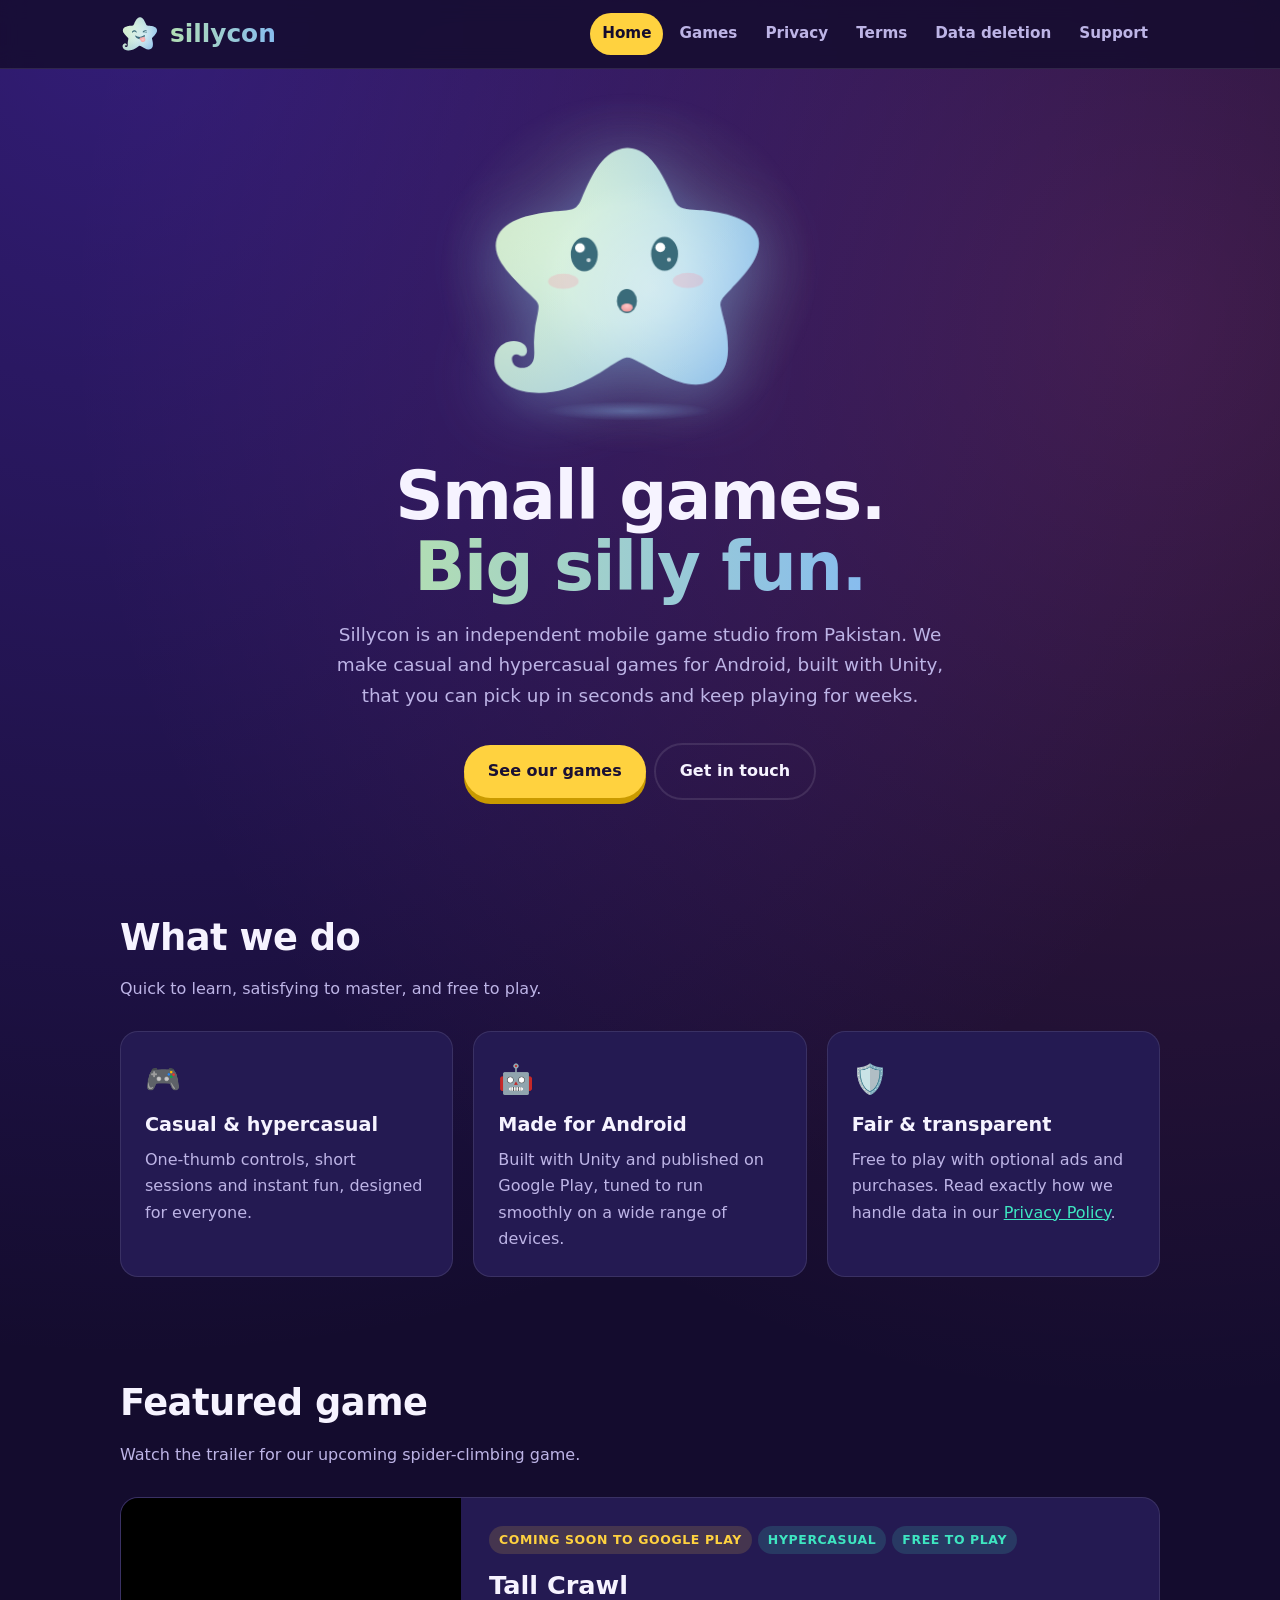
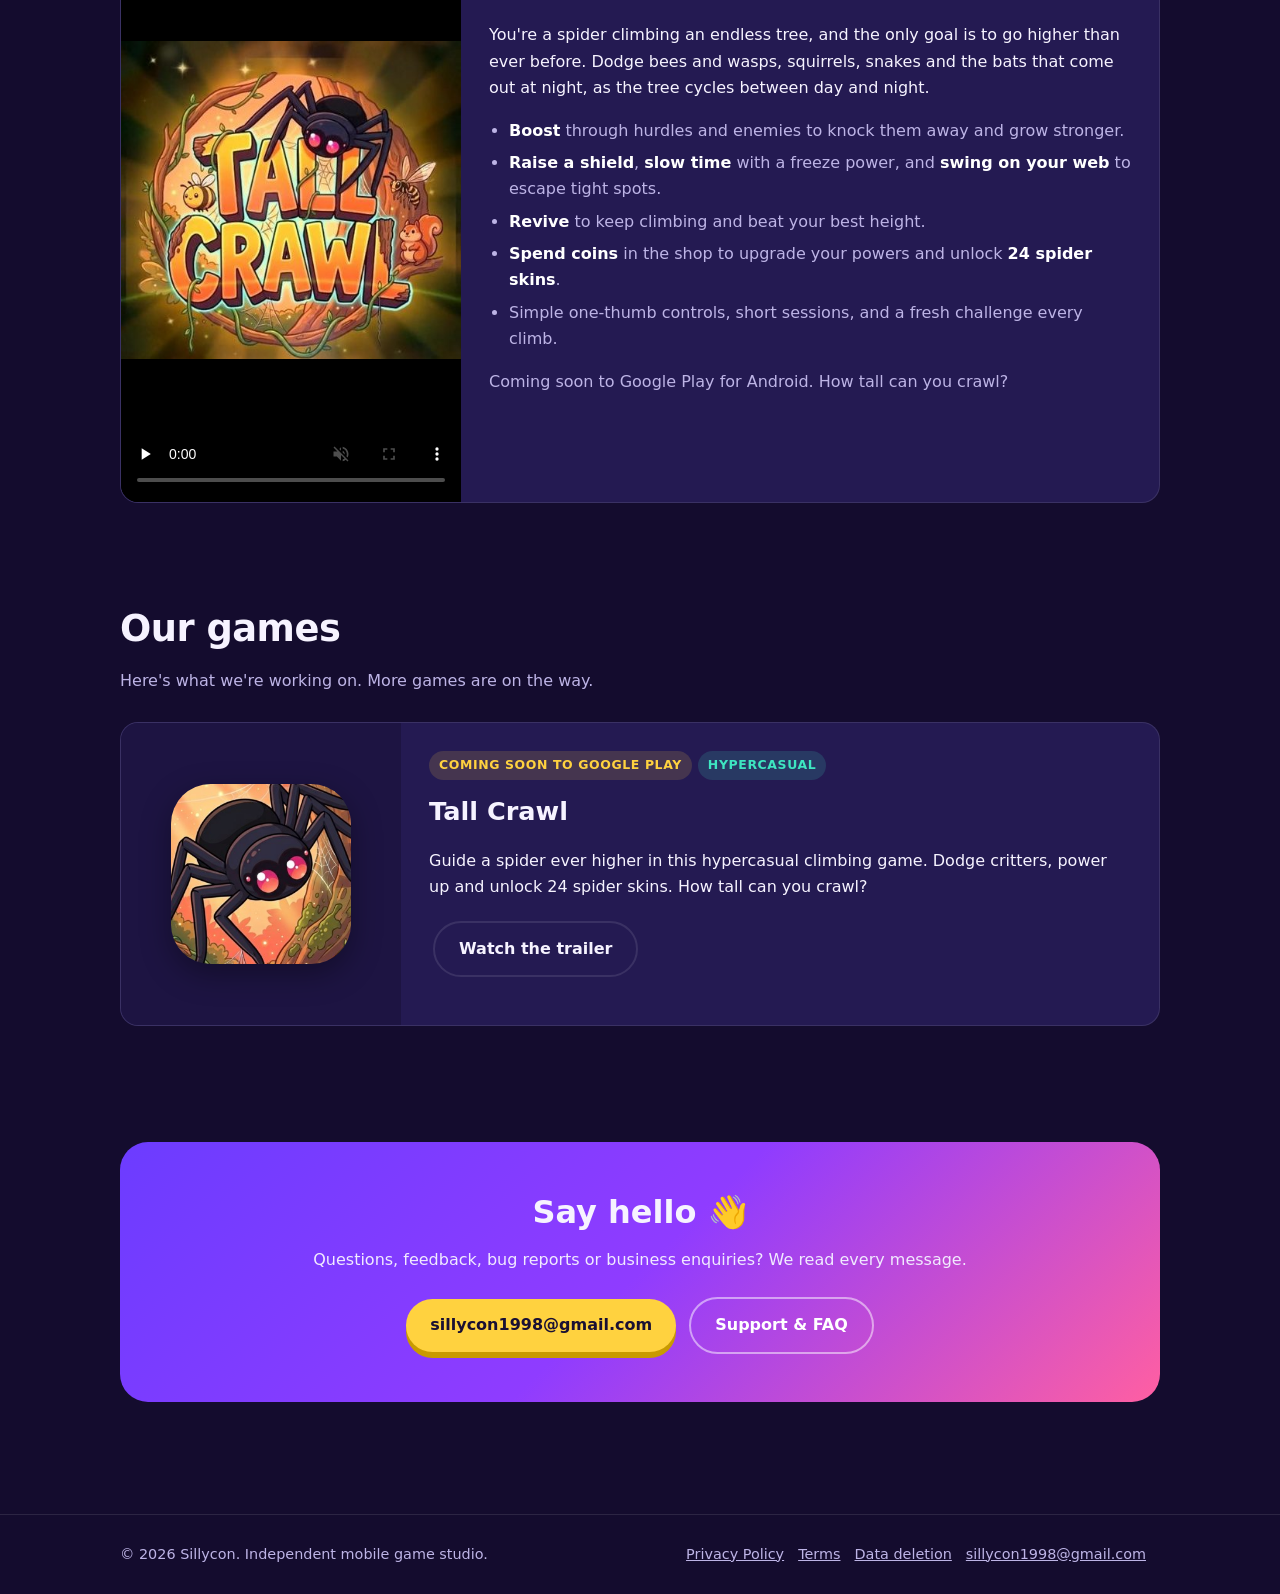
==== commit 34966f5b: "Redesign hero star: one big interactive animated mascot." ====
--- a/index.html
+++ b/index.html
@@ -25,7 +25,20 @@
 </div></header>
 <div id="content"></div>
 <main><section class="hero"><div class="wrap">
-<div class="star-stage" aria-hidden="true"><img class="fs fs1" src="assets/sillycon-star.svg" alt="" data-depth="0.6"><img class="fs fs2" src="assets/sillycon-star.svg" alt="" data-depth="0.3"><img class="fs fs3" src="assets/sillycon-star.svg" alt="" data-depth="0.9"><img class="fs fs4" src="assets/sillycon-star.svg" alt="" data-depth="0.45"><img class="fs fs5" src="assets/sillycon-star.svg" alt="" data-depth="0.75"><img class="fs fs6" src="assets/sillycon-star.svg" alt="" data-depth="0.25"><img class="fs fs7" src="assets/sillycon-star.svg" alt="" data-depth="0.5"><div class="hero-star" data-depth="0.15"><img src="assets/sillycon-star.svg" alt=""><span class="lid"></span></div><span class="shadow"></span></div>
+<div class="star-stage"><span class="shadow" aria-hidden="true"></span><div class="mascot" role="img" tabindex="0" aria-label="Sillycon star mascot waving hello"><span class="halo" aria-hidden="true"></span><div class="spin"><svg class="ms" viewBox="245 140 560 560" data-le="open" data-re="open" data-m="smile" aria-hidden="true" focusable="false">
+<defs><linearGradient id="ms-g0" gradientUnits="userSpaceOnUse" x1="220.43" y1="311.28" x2="827.97" y2="522.84"><stop offset="0" stop-color="#EEFFCD"/><stop offset="1" stop-color="#9CCCFC"/></linearGradient><radialGradient id="ms-g1" gradientUnits="userSpaceOnUse" cx="516.03" cy="403.33" r="577.75"><stop offset=".2" stop-color="#4F86B8" stop-opacity="0"/><stop offset="1" stop-color="#4F86B8" stop-opacity=".481"/></radialGradient><radialGradient id="ms-g2" gradientUnits="userSpaceOnUse" cx="568.6" cy="448.95" r="215.89"><stop offset="0" stop-color="#fff" stop-opacity=".33"/><stop offset="1" stop-color="#fff" stop-opacity="0"/></radialGradient><radialGradient id="ms-g6" gradientUnits="userSpaceOnUse" cx="566" cy="496.6" r="51.2"><stop offset="0" stop-color="#FFC7C8"/><stop offset="1" stop-color="#EE9698"/></radialGradient><radialGradient id="ms-t" cx=".5" cy=".3" r=".7"><stop offset="0" stop-color="#FFC7C8"/><stop offset="1" stop-color="#EE9698"/></radialGradient><path id="ms-body" d="M523.75 172.61C534.53 171.79 545.99 176.29 554.66 182.42C579.72 200.13 593.63 233.10 605.89 260.14C610.00 269.19 613.34 281.35 620.89 288.21C630.28 296.75 653.82 295.65 666.32 297.06C701.50 301.02 762.88 312.22 771.60 353.69C779.39 390.80 741.67 428.83 719.00 453.75C712.60 460.78 703.93 468.07 700.14 476.96C698.72 480.31 698.50 484.21 699.10 487.77C702.28 506.83 708.89 525.11 710.92 544.49C712.74 561.86 713.90 580.06 709.64 597.19C705.52 613.78 695.18 628.75 679.48 636.23C632.75 658.50 580.05 616.04 540.48 595.04C534.26 591.74 526.29 586.79 518.94 588.08C508.81 589.86 477.69 612.92 466.83 619.57C446.49 632.03 424.86 643.52 401.88 650.20C360.05 662.34 294.95 662.14 274.80 614.43C269.83 602.66 269.01 589.49 273.55 577.42C286.99 541.72 336.72 550.44 331.89 576.13C331.22 579.67 328.07 582.87 324.57 583.59C319.89 584.56 316.42 579.46 311.42 580.04C298.89 581.49 303.47 598.92 310.57 603.78C315.26 606.99 321.38 607.72 326.89 606.95C334.47 605.89 340.46 601.13 343.51 594.15C348.15 583.54 345.04 565.12 345.77 553.37C346.33 544.44 346.78 535.34 348.02 526.47C349.48 516.02 355.63 492.94 354.70 484.08C354.32 480.42 352.47 477.01 350.20 474.19C343.33 465.64 334.82 458.40 327.28 450.45C311.90 434.24 296.21 418.22 284.86 398.79C276.49 384.45 271.82 367.22 276.71 350.91C289.05 309.77 351.33 301.24 387.57 297.10C398.88 295.81 418.33 296.49 427.28 289.13C435.42 282.43 438.20 270.51 442.34 261.23C458.39 225.22 478.58 176.07 523.75 172.61Z"/></defs>
+<use href="#ms-body" fill="url(#ms-g0)"/><use href="#ms-body" fill="url(#ms-g1)"/><use href="#ms-body" fill="url(#ms-g2)"/>
+<g class="cheeks" fill="#FF8FA6"><ellipse cx="402" cy="436" rx="29" ry="15"/><ellipse cx="638" cy="436" rx="29" ry="15"/></g>
+<g class="gaze" fill="#3A6B7A"><g class="le" transform="translate(442 383)"><g class="st s-open"><g class="ball"><ellipse rx="22" ry="29" fill="#3A6B7A"/><circle cx="-7" cy="-11" r="8" fill="#fff"/><circle cx="7" cy="10" r="3.5" fill="#fff" opacity=".75"/></g></g><g class="st s-happy"><path d="M437.00 363.09C453.09 360.19 468.39 370.24 474.99 384.32C476.96 388.50 478.41 397.62 470.77 395.70C468.27 395.08 466.71 392.23 465.04 390.54C459.94 385.38 452.71 381.50 445.36 381.50C435.59 381.50 426.81 383.99 420.15 391.63C418.36 393.68 416.85 396.41 414.14 397.34C410.95 398.44 407.30 396.38 406.99 393.06C405.53 377.16 423.34 365.56 437.00 363.09Z" transform="translate(-442 -380)"/></g></g><g class="re" transform="translate(594 383)"><g class="st s-open"><g class="ball"><ellipse rx="22" ry="29" fill="#3A6B7A"/><circle cx="-7" cy="-11" r="8" fill="#fff"/><circle cx="7" cy="10" r="3.5" fill="#fff" opacity=".75"/></g></g><g class="st s-happy"><path d="M437.00 363.09C453.09 360.19 468.39 370.24 474.99 384.32C476.96 388.50 478.41 397.62 470.77 395.70C468.27 395.08 466.71 392.23 465.04 390.54C459.94 385.38 452.71 381.50 445.36 381.50C435.59 381.50 426.81 383.99 420.15 391.63C418.36 393.68 416.85 396.41 414.14 397.34C410.95 398.44 407.30 396.38 406.99 393.06C405.53 377.16 423.34 365.56 437.00 363.09Z" transform="translate(-442 -380)"/></g><g class="st s-wink"><path d="M600.50 362.84C605.76 361.89 612.75 362.68 617.63 364.75C620.56 365.98 623.05 367.09 624.30 370.25C625.07 372.19 624.50 375.07 622.32 375.87C619.29 376.98 614.82 375.50 611.65 375.26C606.62 374.88 601.06 375.65 596.20 376.92C594.73 377.31 582.21 382.12 583.51 383.81C583.84 384.25 592.29 383.67 593.60 383.76C602.35 384.34 620.00 387.85 623.01 397.79C623.37 398.96 623.38 400.21 622.65 401.24C619.86 405.17 612.68 398.08 609.74 396.66C600.25 392.05 590.04 390.21 579.51 391.79C576.30 392.27 573.49 393.97 570.38 394.68C568.31 395.16 565.72 395.21 564.37 393.27C559.99 386.98 572.47 374.99 577.18 371.59C584.27 366.47 592.10 364.36 600.50 362.84Z" transform="translate(-594 -383)"/></g></g></g>
+<g class="mouth">
+<g class="st m-smile"><path d="M468 447Q525 497 582 445" fill="none" stroke="#3A6B7A" stroke-width="13" stroke-linecap="round"/></g>
+<g class="st m-talk"><g class="jaw"><path d="M467 444Q525 458 583 442Q579 506 525 509Q471 506 467 444Z" fill="#3A6B7A"/><path d="M493 499Q525 474 557 499Q543 509 525 509Q507 509 493 499Z" fill="url(#ms-t)"/></g></g>
+<g class="st m-grin"><path d="M456 438Q525 464 594 436Q588 516 525 519Q462 516 456 438Z" fill="#3A6B7A"/><path d="M466 446Q525 466 584 444L581 457Q525 477 469 459Z" fill="#fff"/><path d="M490 508Q525 484 560 508Q544 519 525 519Q506 519 490 508Z" fill="url(#ms-t)"/></g>
+<g class="st m-cheeky"><path d="M586.50 432.84C598.17 430.52 595.35 446.64 592.13 452.44C591.02 454.44 588.30 457.49 588.02 459.71C587.84 461.04 588.88 464.62 588.75 464.78C586.41 467.50 580.16 460.81 574.93 461.52C571.21 462.02 562.79 466.30 559.75 468.60C558.01 469.91 557.15 472.33 555.14 473.23C553.09 474.16 544.51 472.70 540.90 473.37C536.03 474.28 530.96 474.67 526.28 476.44C514.14 481.02 530.97 488.79 526.00 494.18C525.01 495.26 522.90 492.21 521.61 492.02C517.09 491.36 512.44 491.48 507.95 490.39C496.06 487.51 485.52 482.73 475.59 475.47C468.31 470.15 461.88 462.75 457.49 454.89C454.79 450.05 452.81 437.63 462.48 440.35C465.93 441.32 468.69 445.06 471.74 446.90C481.10 452.54 491.20 456.07 501.91 457.94C526.27 462.21 551.58 457.15 572.36 443.74C576.05 441.35 583.08 433.52 586.50 432.84Z" fill="#3A6B7A"/><path d="M576.50 457.59C580.13 456.89 583.73 459.66 586.19 461.93C598.55 473.35 604.98 488.97 601.58 505.81C601.28 507.32 601.49 509.34 600.85 510.74C600.58 511.34 600.02 511.78 599.75 512.40C599.35 513.31 599.53 514.41 599.06 515.30C593.67 525.59 584.36 532.16 573.01 534.04C570.77 534.41 568.98 535.14 566.64 534.99C564.56 534.86 562.32 534.11 560.30 533.61C559.18 533.34 557.97 533.41 556.83 533.21C555.26 532.94 549.65 530.04 548.39 528.98C547.30 528.06 545.62 527.55 544.69 526.59C541.88 523.69 539.21 520.83 536.85 517.55C534.67 514.51 533.46 510.71 531.79 507.33C529.32 502.32 526.79 497.22 523.98 492.38C521.91 488.82 517.82 485.77 516.62 481.75C515.83 479.14 517.12 477.43 518.95 476.15C524.53 472.23 540.30 468.50 547.40 469.01C548.36 469.08 554.44 470.54 554.70 470.43C555.23 470.19 554.69 469.86 554.66 469.63C554.64 469.51 556.50 466.68 556.74 466.43C560.12 463.05 571.66 458.53 576.50 457.59Z" fill="url(#ms-g6)"/><path d="M559.26 473.57C560.82 472.68 566.37 481.94 567.07 483.27C568.09 485.20 572.71 493.11 571.47 495.07C571.10 495.65 570.52 494.56 570.39 494.35C568.39 491.26 567.69 487.38 565.78 484.19C563.80 480.88 561.18 477.96 559.26 474.63C559.09 474.35 558.83 473.81 559.26 473.57Z" fill="#EB9FA3"/></g>
+<g class="st m-o"><ellipse cx="522" cy="476" rx="19" ry="24" fill="#3A6B7A"/><ellipse cx="522" cy="489" rx="11" ry="8" fill="url(#ms-t)"/></g>
+</g>
+<g class="sparkle" transform="translate(660 318)"><path class="sp" d="M0-22Q3-3 22 0Q3 3 0 22Q-3 3-22 0Q-3-3 0-22Z" fill="#fff"/><path class="sp sp2" d="M30 22Q31.5 30.5 40 32Q31.5 33.5 30 42Q28.5 33.5 20 32Q28.5 30.5 30 22Z" fill="#FFF6C8"/></g>
+</svg></div><span class="bubble" aria-hidden="true">Hi there! <span class="hand">👋</span></span></div></div>
 <h1>Small games.<br><span class="hl">Big silly fun.</span></h1>
 <p>Sillycon is an independent mobile game studio from Pakistan. We make casual and hypercasual games for Android, built with Unity, that you can pick up in seconds and keep playing for weeks.</p>
 <a class="btn" href="#games">See our games</a><a class="btn alt" href="#contact">Get in touch</a>
@@ -95,10 +108,56 @@
 <div><a href="./privacy-policy.html">Privacy Policy</a><a href="./terms.html">Terms</a><a href="./data-deletion.html">Data deletion</a><a href="mailto:sillycon1998@gmail.com">sillycon1998@gmail.com</a></div>
 </div></footer>
 <script>
-(()=>{if(matchMedia('(prefers-reduced-motion: reduce)').matches)return;const st=document.querySelector('.star-stage');if(!st)return;const els=[...st.querySelectorAll('[data-depth]')];let tx=0,ty=0,cx=0,cy=0;
-addEventListener('pointermove',e=>{tx=(e.clientX/innerWidth-.5)*2;ty=(e.clientY/innerHeight-.5)*2});
-addEventListener('scroll',()=>{ty=Math.min(scrollY/300,1.5)},{passive:true});
-(function loop(){cx+=(tx-cx)*.06;cy+=(ty-cy)*.06;for(const el of els){const d=+el.dataset.depth;el.style.translate=`${-cx*d*28}px ${-cy*d*22}px`}requestAnimationFrame(loop)})()})();
+(()=>{const st=document.querySelector('.star-stage');if(!st)return;const M=st.querySelector('.mascot'),spin=M.querySelector('.spin'),svg=M.querySelector('svg'),body=svg.querySelector('#ms-body'),gz=svg.querySelector('.gaze'),sh=st.querySelector('.shadow'),bub=M.querySelector('.bubble');
+const face=(l,r,m)=>{svg.dataset.le=l;svg.dataset.re=r;svg.dataset.m=m};
+const F={smile:['open','open','smile'],talk:['open','open','talk'],grin:['happy','happy','grin'],cheeky:['happy','wink','cheeky'],surprised:['big','big','o'],squint:['happy','happy','smile'],wink:['open','happy','cheeky']};
+const ex=n=>face(...F[n]);
+st.classList.add('ready');
+if(matchMedia('(prefers-reduced-motion: reduce)').matches){ex('smile');return}
+/* arm rig: bend the upper-right star point around a shoulder pivot */
+const parts=body.getAttribute('d').split(/(-?\d+\.?\d*)/),N=[];for(let i=1;i<parts.length;i+=2)N.push(+parts[i]);
+const PX=650,PY=392,AX=.943,AY=-.333,W=[];
+for(let i=0;i<N.length;i+=2){let w=((N[i]-PX)*AX+(N[i+1]-PY)*AY-6)/95;w=Math.min(1,Math.max(0,w));W.push(w*w*(3-2*w))}
+let lastA=0;const setArm=a=>{if(Math.abs(a-lastA)<.08)return;lastA=a;const o=parts.slice(),r=a*Math.PI/180;
+for(let i=0;i<N.length;i+=2){let x=N[i],y=N[i+1];const w=W[i/2];if(w){const t=r*w,c=Math.cos(t),s=Math.sin(t),dx=x-PX,dy=y-PY;x=PX+dx*c-dy*s;y=PY+dx*s+dy*c}o[2*i+1]=x.toFixed(1);o[2*i+3]=y.toFixed(1)}body.setAttribute('d',o.join(''))};
+/* timeline */
+const T0=performance.now(),now=()=>(performance.now()-T0)/1e3;let clips=[],evs=[],busy=0,blush=.25,blushT=.25,gx=0,gy=0,tgx=0,tgy=0;
+const play=(d,fn)=>clips.push({s:now(),d,fn});const at=(t,f)=>evs.push({t:now()+t,f});
+const sm=x=>x*x*(3-2*x),eo=x=>1-Math.pow(1-x,3),env=(e,d,r=.28)=>Math.min(1,e/r,(d-e)/r);
+const size=()=>M.offsetWidth;
+function boing(a=.05){play(.45,(p,P)=>{const s=a*Math.sin(p*Math.PI*3)*(1-p);P.sy-=s;P.sx+=s*.8})}
+function wink(){ex('wink');blushT=.75;svg.classList.remove('spark');void svg.getBBox();svg.classList.add('spark');boing(.04);at(1.1,()=>{svg.classList.remove('spark');if(svg.dataset.re==='happy'&&svg.dataset.m==='cheeky'){ex('smile');blushT=.3}})}
+function greet(){busy=now()+4.2;ex('talk');blushT=.6;bub.classList.add('on');
+ play(2.7,(p,P,e,d)=>{const k=sm(Math.max(0,env(e,d,.35)));P.arm+=k*(-20-22*Math.sin(e*Math.PI*2*1.9));P.rot-=k*7;P.sc+=k*.05;P.y-=k*.02*size()});
+ at(2.55,wink);at(3.4,()=>bub.classList.remove('on'))}
+function jump(){busy=now()+1.2;ex('grin');blushT=.7;const u=size();
+ play(1,(p,P,e)=>{if(e<.14){const k=e/.14;P.sy-=.16*k;P.sx+=.12*k}else if(e<.74){const k=(e-.14)/.6;P.y-=u*.24*Math.sin(Math.PI*k);P.sy+=.08*Math.sin(Math.PI*k);P.sx-=.05*Math.sin(Math.PI*k);P.rot+=360*sm(k)}else{const k=(e-.74)/.26;const s=.15*Math.exp(-4*k)*Math.cos(k*9);P.sy-=s;P.sx+=s*.8}});
+ at(1,greet)}
+function giggle(){if(now()<busy)return;busy=now()+1.1;ex('squint');blushT=.8;play(.9,(p,P,e)=>{const k=1-p;P.rot+=6*Math.sin(e*30)*k;P.sy+=.05*Math.sin(e*24)*k;P.sx-=.04*Math.sin(e*24)*k});at(1.1,()=>{if(svg.dataset.m==='smile'&&svg.dataset.le==='happy'){ex('smile');blushT=.3}})}
+/* entrance: roll and hop in from the left */
+const r0=st.getBoundingClientRect(),X0=-(r0.left+r0.width/2+size()*.75);busy=4.5;ex('surprised');
+play(2.35,(p,P,e)=>{const u=size();if(e<1.9){const q=e/1.9,qe=eo(q);P.x+=X0*(1-qe);
+ const seg=[[0,.4,.3],[.4,.72,.16],[.72,1,.06]];for(const[a,b,h]of seg)if(q>=a&&q<b){const l=(q-a)/(b-a);P.y-=u*h*Math.sin(Math.PI*l);P.sy+=.07*Math.sin(Math.PI*l)*h*3;P.sx-=.05*Math.sin(Math.PI*l)*h*3}
+ for(const b of[.4,.72]){const k=Math.max(0,1-Math.abs(q-b)/.05);P.sy-=.16*k;P.sx+=.13*k}
+ P.rot-=360*(1-eo(Math.min(1,q/.85)))}else{const k=(e-1.9)/.45,s=.2*Math.exp(-5*k)*Math.cos(k*14);P.sy-=s;P.sx+=s*.85}});
+at(1.75,()=>ex('grin'));at(2.45,greet);
+let nextBlink=now()+3.2,nextExp=now()+7.6,nextGreet=now()+19,ei=0;const cyc=['grin','cheeky','surprised','squint','smile','talk','smile'];
+/* interaction */
+addEventListener('pointermove',e=>{const r=M.getBoundingClientRect(),cx=r.left+r.width/2,cy=r.top+r.height*.45;tgx=Math.max(-1,Math.min(1,(e.clientX-cx)/260));tgy=Math.max(-1,Math.min(1,(e.clientY-cy)/220))},{passive:true});
+document.addEventListener('pointerleave',()=>{tgx=tgy=0});
+M.addEventListener('pointerenter',e=>{if(e.pointerType!=='touch')giggle()});
+M.addEventListener('click',jump);M.addEventListener('keydown',e=>{if(e.key==='Enter'||e.key===' '){e.preventDefault();jump()}});
+(function loop(){const t=now(),u=size();
+ for(let i=evs.length-1;i>=0;i--)if(t>=evs[i].t){const f=evs[i].f;evs.splice(i,1);f()}
+ if(t>busy){if(t>nextGreet){greet();nextGreet=t+16+Math.random()*6;nextExp=t+7.5}else if(t>nextExp){ex(cyc[ei++%cyc.length]);boing(.035);blushT=.25+Math.random()*.3;nextExp=t+3.2+Math.random()*1.6}}
+ if(t>nextBlink){const l=svg.dataset.le,r=svg.dataset.re;if(l==='open'||r==='open'||l==='big'){svg.classList.add('blink');setTimeout(()=>svg.classList.remove('blink'),130)}nextBlink=t+2.2+Math.random()*3}
+ const P={x:0,y:0,rot:0,sx:1,sy:1,arm:0,sc:1},b=Math.sin(t*2.3);P.y-=u*.012*(1+b);P.sy+=.016*b;P.sx-=.011*b;
+ clips=clips.filter(c=>{const e=t-c.s;if(e>=c.d)return false;c.fn(e/c.d,P,e,c.d);return true});
+ gx+=(tgx-gx)*.08;gy+=(tgy-gy)*.08;P.rot+=gx*4;P.x+=gx*u*.03;
+ blush+=(blushT-blush)*.06;svg.style.setProperty('--blush',blush.toFixed(3));gz.setAttribute('transform',`translate(${(gx*9).toFixed(2)} ${(gy*7).toFixed(2)})`);setArm(P.arm);
+ M.style.transform=`translate(${P.x.toFixed(1)}px,${P.y.toFixed(1)}px) scale(${(P.sx*P.sc).toFixed(4)},${(P.sy*P.sc).toFixed(4)})`;spin.style.transform=`rotate(${P.rot.toFixed(2)}deg)`;
+ const h=Math.min(1,Math.max(0,-P.y/(u*.45)));sh.style.transform=`translateX(${P.x.toFixed(1)}px) scale(${(1-h*.55)*P.sx})`;sh.style.opacity=(1-h*.65).toFixed(2);
+ requestAnimationFrame(loop)})()})();
 </script>
 </body>
 </html>
--- a/assets/style.css
+++ b/assets/style.css
@@ -70,23 +70,31 @@
 
 /* Animated star mascot */
 .hero{position:relative;overflow:hidden}
-.star-stage{position:relative;height:230px;max-width:720px;margin:-20px auto 18px}
-.hero-star{position:absolute;left:50%;top:18px;width:170px;height:170px;margin-left:-85px;z-index:2}
-.hero-star img{width:100%;height:100%;display:block;transform-origin:50% 100%;animation:sqbounce 2.8s cubic-bezier(.45,0,.55,1) infinite;filter:drop-shadow(0 12px 28px rgba(135,188,239,.35))}
-.star-stage .shadow{position:absolute;left:50%;top:200px;width:110px;height:14px;margin-left:-55px;border-radius:50%;background:rgba(135,188,239,.22);filter:blur(4px);animation:shad 2.8s cubic-bezier(.45,0,.55,1) infinite}
-@keyframes sqbounce{0%,100%{transform:translateY(0) scale(1.08,.92)}12%{transform:translateY(-6px) scale(.94,1.07)}45%{transform:translateY(-34px) scale(1,1) rotate(-4deg)}60%{transform:translateY(-30px) rotate(3deg)}88%{transform:translateY(-2px) scale(.97,1.04)}}
-@keyframes shad{0%,100%{transform:scale(1);opacity:.9}45%,60%{transform:scale(.62);opacity:.45}}
-.hero-star .lid{position:absolute;left:31%;top:39%;width:15%;height:9%;border-radius:50%;background:linear-gradient(135deg,#cfe9d4,#bcdcef);opacity:0;animation:wink 5.6s infinite;transform-origin:50% 100%}
-.hero-star .lid::after{content:"";position:absolute;left:8%;right:8%;bottom:28%;height:3px;border-radius:3px;background:#3A6B7A}
-@keyframes wink{0%,88%,100%{opacity:0}90%,95%{opacity:1}}
-.fs{position:absolute;opacity:.85;filter:drop-shadow(0 6px 14px rgba(135,188,239,.25));animation:floaty 7s ease-in-out infinite}
-.fs1{left:6%;top:30px;width:52px;animation-duration:6.5s}
-.fs2{left:22%;top:150px;width:30px;animation-duration:8s;animation-delay:-2s;opacity:.6}
-.fs3{left:76%;top:20px;width:60px;animation-duration:7.2s;animation-delay:-1s}
-.fs4{left:90%;top:140px;width:34px;animation-duration:9s;animation-delay:-3s;opacity:.65}
-.fs5{left:64%;top:160px;width:26px;animation-duration:6s;animation-delay:-4s;opacity:.55}
-.fs6{left:32%;top:12px;width:22px;animation-duration:10s;animation-delay:-5s;opacity:.5}
-.fs7{left:-1%;top:170px;width:24px;animation-duration:8.5s;animation-delay:-6s;opacity:.45}
-@keyframes floaty{0%,100%{transform:translateY(0) rotate(-8deg) scale(1)}25%{transform:translateY(-14px) rotate(6deg) scale(1.04,.97)}50%{transform:translateY(-4px) rotate(14deg) scale(.97,1.03)}75%{transform:translateY(-18px) rotate(-2deg)}}
-@media (max-width:640px){.star-stage{height:190px}.hero-star{width:130px;height:130px;margin-left:-65px}.star-stage .shadow{top:158px}.fs3{left:72%}.fs4{left:84%}}
-@media (prefers-reduced-motion:reduce){.hero-star img,.fs,.star-stage .shadow,.hero-star .lid{animation:none}}
+.star-stage{--s:290px;position:relative;height:calc(var(--s) + 22px);max-width:900px;margin:-18px auto 14px}
+.star-stage .shadow{position:absolute;left:50%;top:calc(var(--s)*.93 - 4px);width:calc(var(--s)*.6);height:calc(var(--s)*.07);margin-left:calc(var(--s)*-.3);border-radius:50%;background:radial-gradient(closest-side,rgba(135,188,239,.42),rgba(135,188,239,0));will-change:transform,opacity}
+.mascot{position:absolute;left:50%;top:0;width:var(--s);height:var(--s);margin-left:calc(var(--s)/-2);transform-origin:50% 93%;cursor:pointer;outline:none;-webkit-tap-highlight-color:transparent;will-change:transform;touch-action:manipulation}
+.mascot:focus-visible .spin{outline:3px dashed rgba(177,221,180,.8);outline-offset:6px;border-radius:50%}
+.mascot .spin{width:100%;height:100%;transform-origin:50% 55%;will-change:transform}
+.mascot .halo{position:absolute;inset:-14%;border-radius:50%;background:radial-gradient(closest-side,rgba(135,188,239,.30),rgba(177,221,180,.12) 55%,rgba(177,221,180,0));pointer-events:none;animation:halo 4.5s ease-in-out infinite}
+@keyframes halo{50%{transform:scale(1.07);opacity:.75}}
+.ms{width:100%;height:100%;display:block;overflow:visible;filter:drop-shadow(0 14px 30px rgba(135,188,239,.38))}
+.ms .st{opacity:0;transform:scale(.5);transform-box:fill-box;transform-origin:center;transition:opacity .14s ease,transform .26s cubic-bezier(.34,1.56,.64,1)}
+.ms[data-le=open] .le .s-open,.ms[data-le=big] .le .s-open,.ms[data-le=happy] .le .s-happy,
+.ms[data-re=open] .re .s-open,.ms[data-re=big] .re .s-open,.ms[data-re=happy] .re .s-happy,.ms[data-re=wink] .re .s-wink,
+.ms[data-m=smile] .m-smile,.ms[data-m=talk] .m-talk,.ms[data-m=grin] .m-grin,.ms[data-m=cheeky] .m-cheeky,.ms[data-m=o] .m-o{opacity:1;transform:none}
+.ms[data-le=big] .le .s-open,.ms[data-re=big] .re .s-open{transform:scale(1.16)}
+.ms .ball{transform-box:fill-box;transform-origin:center;transition:transform .07s ease-in}
+.ms.blink .ball{transform:scaleY(.08)}
+.ms .m-talk .jaw{transform-box:fill-box;transform-origin:50% 0;animation:talk .32s ease-in-out infinite alternate}
+@keyframes talk{from{transform:scaleY(.62)}to{transform:scaleY(1.04)}}
+.ms .cheeks{opacity:var(--blush,.25)}
+.ms .sparkle .sp{transform-box:fill-box;transform-origin:center;transform:scale(0);opacity:0}
+.ms.spark .sparkle .sp{animation:spark .95s cubic-bezier(.34,1.56,.64,1) both}.ms.spark .sparkle .sp2{animation-delay:.12s}
+@keyframes spark{0%{transform:scale(0) rotate(-45deg);opacity:0}35%{transform:scale(1.15) rotate(10deg);opacity:1}70%{transform:scale(.9) rotate(30deg);opacity:1}100%{transform:scale(0) rotate(60deg);opacity:0}}
+.mascot .bubble{position:absolute;left:78%;top:-2%;white-space:nowrap;padding:9px 16px;border-radius:20px 20px 20px 6px;background:linear-gradient(135deg,#B1DDB4,#87BCEF);color:#173a45;font-weight:900;font-size:1.05rem;box-shadow:0 8px 24px rgba(20,12,46,.45);opacity:0;transform:scale(.3) translateY(14px);transform-origin:0 100%;transition:opacity .2s,transform .35s cubic-bezier(.34,1.56,.64,1);pointer-events:none}
+.mascot .bubble.on{opacity:1;transform:none}
+.mascot .bubble .hand{display:inline-block;transform-origin:70% 80%;animation:hand .5s ease-in-out infinite alternate}
+@keyframes hand{from{transform:rotate(-12deg)}to{transform:rotate(18deg)}}
+@media (prefers-reduced-motion:no-preference){.star-stage:not(.ready) .mascot,.star-stage:not(.ready) .shadow{visibility:hidden}}
+@media (max-width:640px){.star-stage{--s:200px;margin:-34px auto 8px}.mascot .bubble{left:auto;right:-30%;top:-8%;font-size:.9rem;padding:7px 12px}}
+@media (prefers-reduced-motion:reduce){.mascot .halo,.ms .m-talk .jaw,.mascot .bubble .hand{animation:none}.ms .st,.ms .ball{transition:none}}
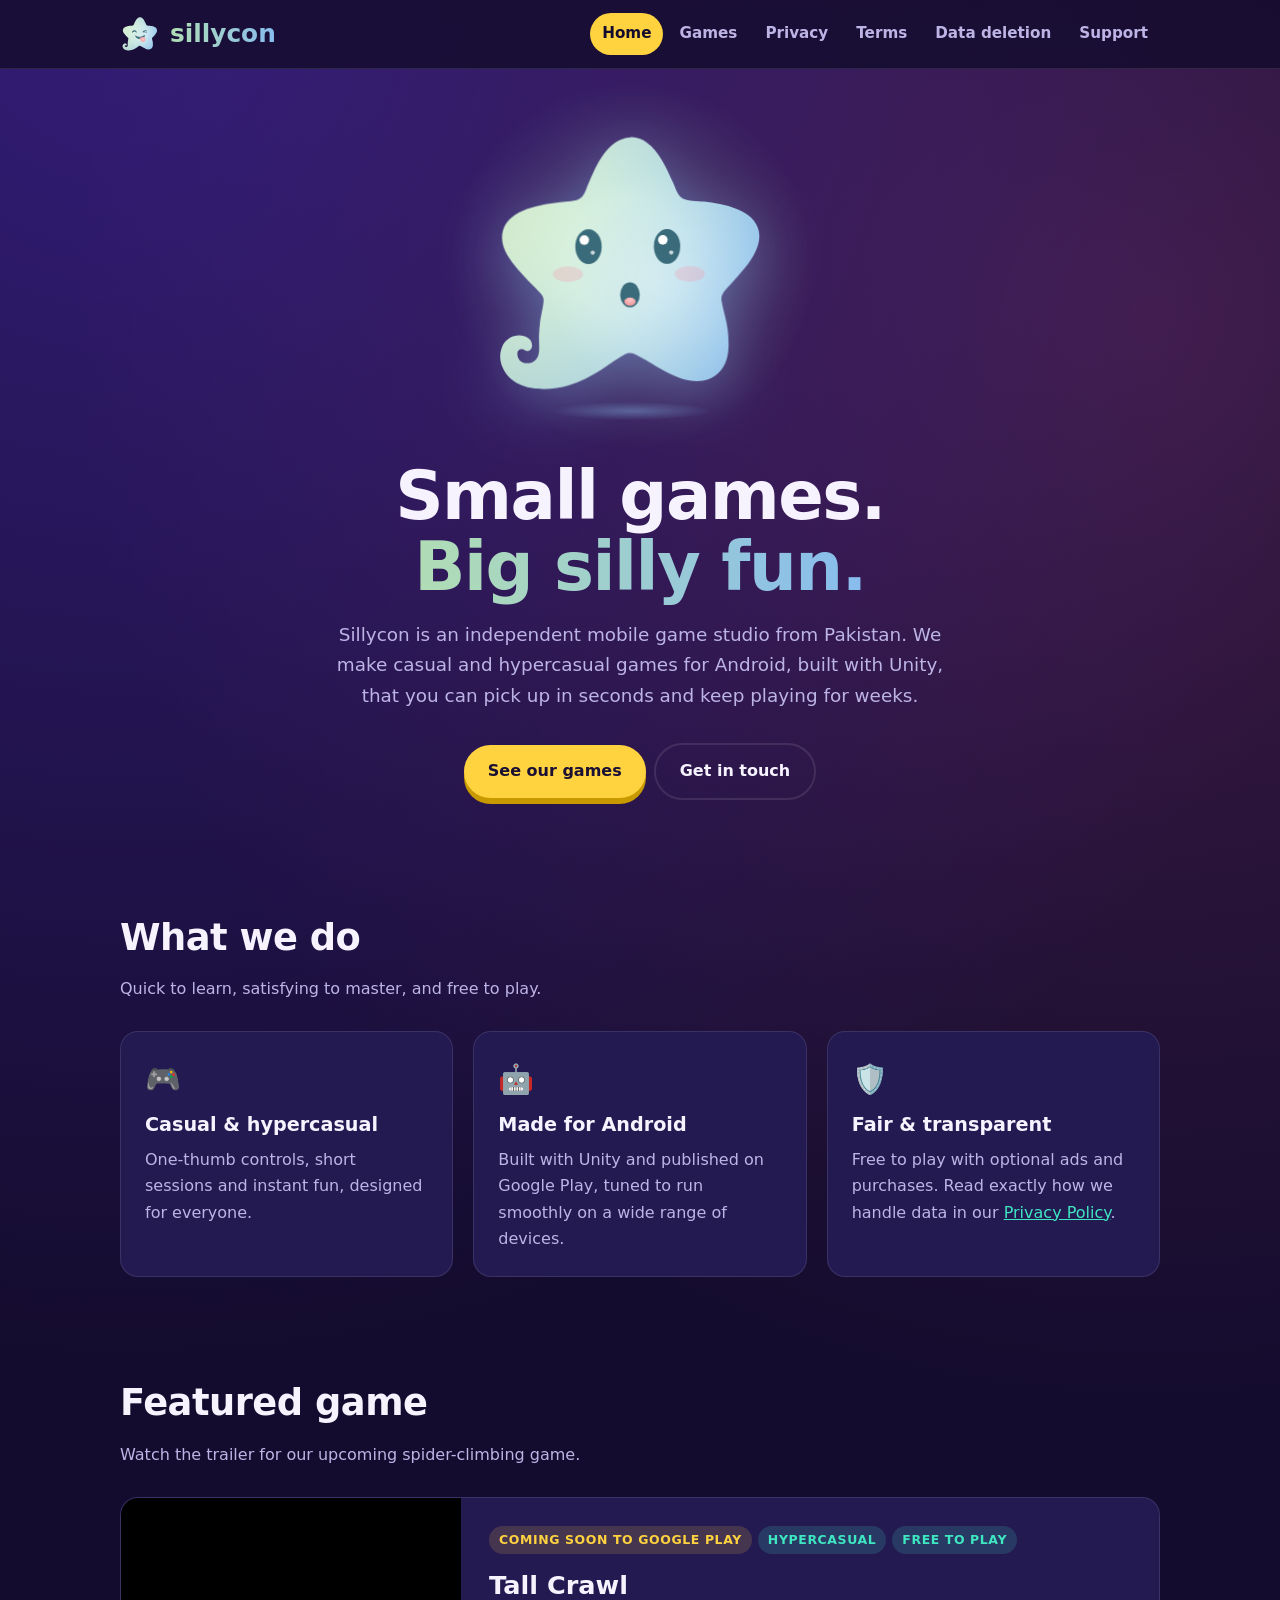
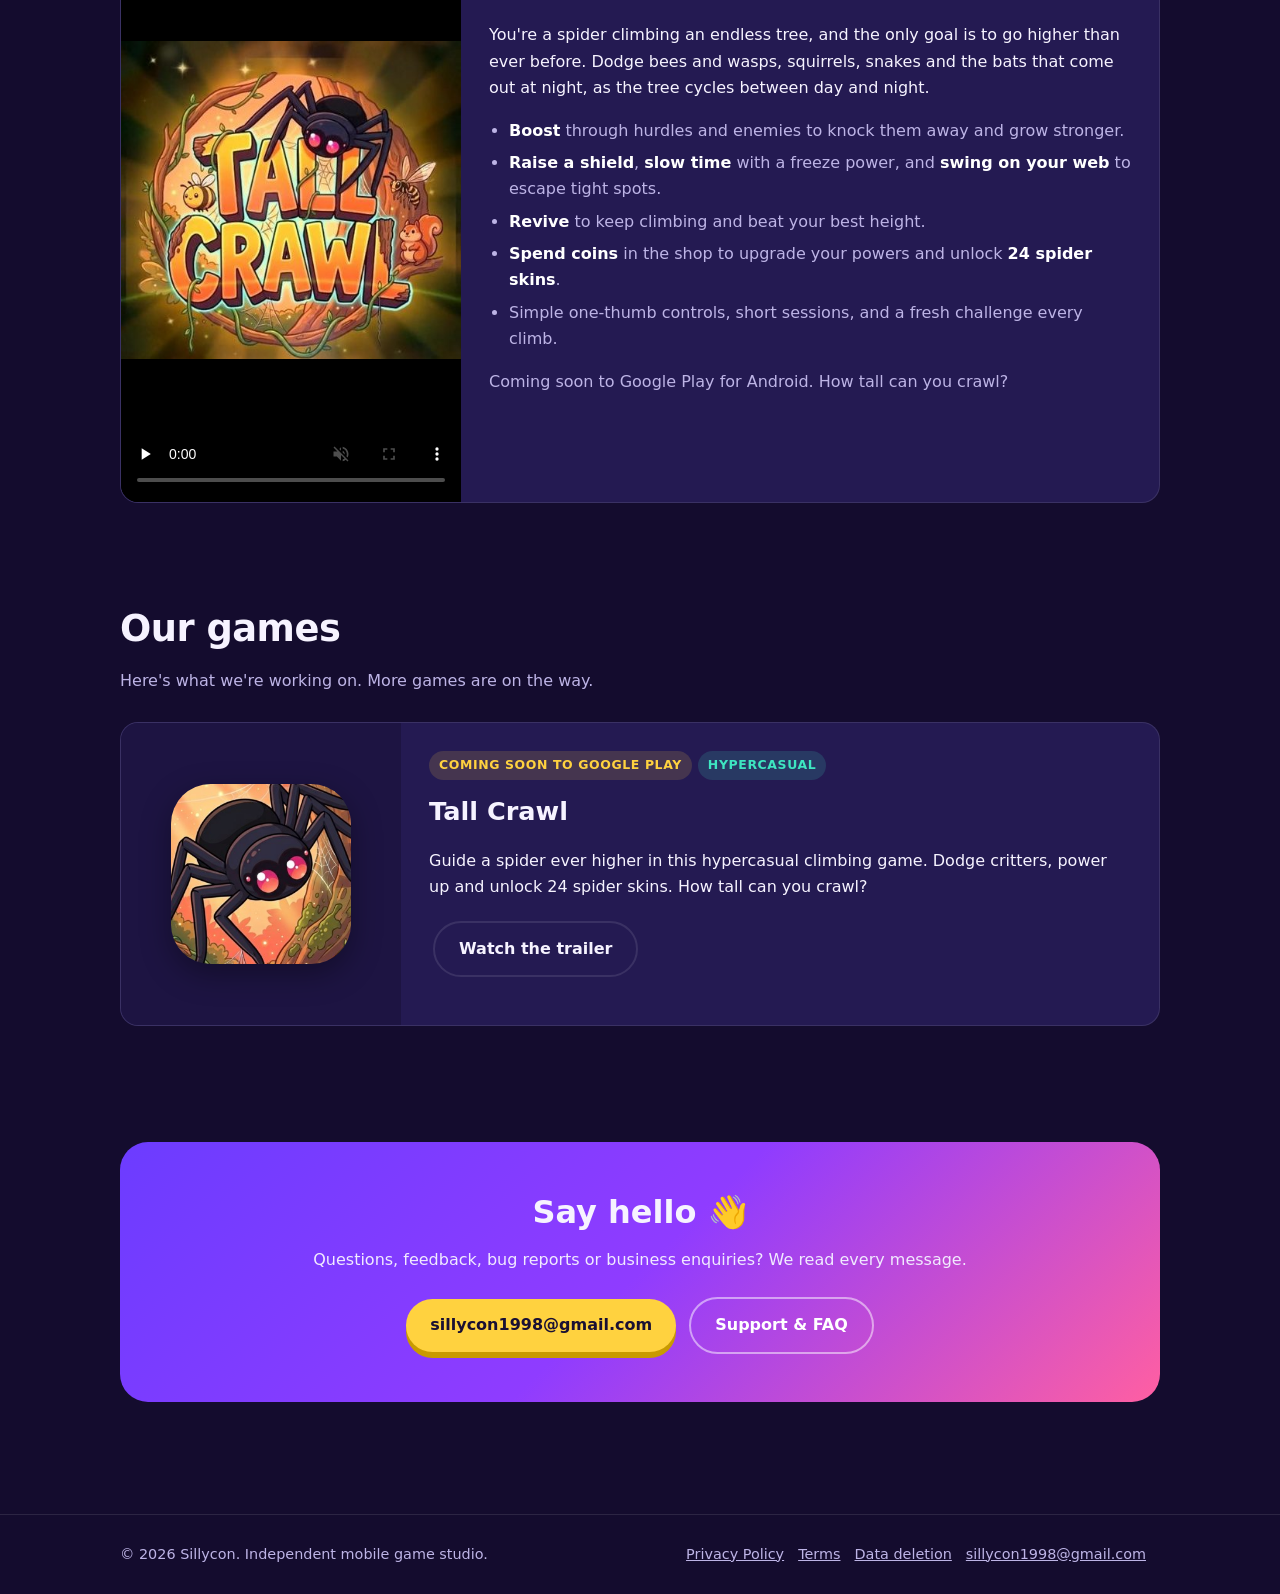
==== commit 4a2c87e8: "Add Tall Crawl spider walk-by with star awe reaction." ====
--- a/index.html
+++ b/index.html
@@ -25,7 +25,8 @@
 </div></header>
 <div id="content"></div>
 <main><section class="hero"><div class="wrap">
-<div class="star-stage"><span class="shadow" aria-hidden="true"></span><div class="mascot" role="img" tabindex="0" aria-label="Sillycon star mascot waving hello"><span class="halo" aria-hidden="true"></span><div class="spin"><svg class="ms" viewBox="245 140 560 560" data-le="open" data-re="open" data-m="smile" aria-hidden="true" focusable="false">
+<div class="star-stage"><span class="shadow" aria-hidden="true"></span><div class="spider" aria-hidden="true"><svg viewBox="0 0 124 80"><defs><radialGradient id="sp-b" cx=".38" cy=".3" r=".75"><stop offset="0" stop-color="#5a4672"/><stop offset=".45" stop-color="#2a1d3a"/><stop offset="1" stop-color="#110a18"/></radialGradient><radialGradient id="sp-e" cx=".42" cy=".38" r=".7"><stop offset="0" stop-color="#ff9fd2"/><stop offset=".55" stop-color="#ff3d9a"/><stop offset="1" stop-color="#8e0f4f"/></radialGradient></defs>
+<g class="legs far"><g transform="translate(71 51)"><g class="lg b"><path d="M0 0L21 -22L35 25" fill="none" stroke="#1c1229" stroke-width="3.6" stroke-linecap="round" stroke-linejoin="round"/></g></g><g transform="translate(63 54)"><g class="lg a"><path d="M0 0L17 -29L26 22" fill="none" stroke="#1c1229" stroke-width="3.6" stroke-linecap="round" stroke-linejoin="round"/></g></g><g transform="translate(53 54)"><g class="lg b"><path d="M0 0L-15 -31L-20 22" fill="none" stroke="#1c1229" stroke-width="3.6" stroke-linecap="round" stroke-linejoin="round"/></g></g><g transform="translate(46 51)"><g class="lg a"><path d="M0 0L-27 -24L-41 25" fill="none" stroke="#1c1229" stroke-width="3.6" stroke-linecap="round" stroke-linejoin="round"/></g></g></g><g class="sbody"><ellipse cx="44" cy="38" rx="27" ry="22" fill="url(#sp-b)"/><ellipse cx="36" cy="27" rx="10" ry="5" fill="#fff" opacity=".18" transform="rotate(-20 36 27)"/><circle cx="78" cy="45" r="18" fill="url(#sp-b)"/><circle cx="73" cy="44" r="8" fill="url(#sp-e)"/><circle cx="88" cy="43" r="9.5" fill="url(#sp-e)"/><circle cx="70.5" cy="41" r="2.8" fill="#fff"/><circle cx="85" cy="39.5" r="3.3" fill="#fff"/><circle cx="76" cy="47" r="1" fill="#fff" opacity=".8"/><circle cx="90.5" cy="46.5" r="1.2" fill="#fff" opacity=".8"/><circle cx="82" cy="33" r="1.6" fill="url(#sp-e)"/><circle cx="76" cy="32.5" r="1.4" fill="url(#sp-e)"/></g><g class="legs near"><g transform="translate(76 54)"><g class="lg a"><path d="M0 0L22 -22L37 23" fill="none" stroke="#3d2c55" stroke-width="4.2" stroke-linecap="round" stroke-linejoin="round"/></g></g><g transform="translate(68 57)"><g class="lg b"><path d="M0 0L18 -29L28 20" fill="none" stroke="#3d2c55" stroke-width="4.2" stroke-linecap="round" stroke-linejoin="round"/></g></g><g transform="translate(58 57)"><g class="lg a"><path d="M0 0L-14 -31L-18 20" fill="none" stroke="#3d2c55" stroke-width="4.2" stroke-linecap="round" stroke-linejoin="round"/></g></g><g transform="translate(51 54)"><g class="lg b"><path d="M0 0L-26 -24L-39 23" fill="none" stroke="#3d2c55" stroke-width="4.2" stroke-linecap="round" stroke-linejoin="round"/></g></g></g></svg></div><div class="mascot" role="img" tabindex="0" aria-label="Sillycon star mascot waving hello"><span class="halo" aria-hidden="true"></span><div class="spin"><svg class="ms" viewBox="245 140 560 560" data-le="open" data-re="open" data-m="smile" aria-hidden="true" focusable="false">
 <defs><linearGradient id="ms-g0" gradientUnits="userSpaceOnUse" x1="220.43" y1="311.28" x2="827.97" y2="522.84"><stop offset="0" stop-color="#EEFFCD"/><stop offset="1" stop-color="#9CCCFC"/></linearGradient><radialGradient id="ms-g1" gradientUnits="userSpaceOnUse" cx="516.03" cy="403.33" r="577.75"><stop offset=".2" stop-color="#4F86B8" stop-opacity="0"/><stop offset="1" stop-color="#4F86B8" stop-opacity=".481"/></radialGradient><radialGradient id="ms-g2" gradientUnits="userSpaceOnUse" cx="568.6" cy="448.95" r="215.89"><stop offset="0" stop-color="#fff" stop-opacity=".33"/><stop offset="1" stop-color="#fff" stop-opacity="0"/></radialGradient><radialGradient id="ms-g6" gradientUnits="userSpaceOnUse" cx="566" cy="496.6" r="51.2"><stop offset="0" stop-color="#FFC7C8"/><stop offset="1" stop-color="#EE9698"/></radialGradient><radialGradient id="ms-t" cx=".5" cy=".3" r=".7"><stop offset="0" stop-color="#FFC7C8"/><stop offset="1" stop-color="#EE9698"/></radialGradient><path id="ms-body" d="M523.75 172.61C534.53 171.79 545.99 176.29 554.66 182.42C579.72 200.13 593.63 233.10 605.89 260.14C610.00 269.19 613.34 281.35 620.89 288.21C630.28 296.75 653.82 295.65 666.32 297.06C701.50 301.02 762.88 312.22 771.60 353.69C779.39 390.80 741.67 428.83 719.00 453.75C712.60 460.78 703.93 468.07 700.14 476.96C698.72 480.31 698.50 484.21 699.10 487.77C702.28 506.83 708.89 525.11 710.92 544.49C712.74 561.86 713.90 580.06 709.64 597.19C705.52 613.78 695.18 628.75 679.48 636.23C632.75 658.50 580.05 616.04 540.48 595.04C534.26 591.74 526.29 586.79 518.94 588.08C508.81 589.86 477.69 612.92 466.83 619.57C446.49 632.03 424.86 643.52 401.88 650.20C360.05 662.34 294.95 662.14 274.80 614.43C269.83 602.66 269.01 589.49 273.55 577.42C286.99 541.72 336.72 550.44 331.89 576.13C331.22 579.67 328.07 582.87 324.57 583.59C319.89 584.56 316.42 579.46 311.42 580.04C298.89 581.49 303.47 598.92 310.57 603.78C315.26 606.99 321.38 607.72 326.89 606.95C334.47 605.89 340.46 601.13 343.51 594.15C348.15 583.54 345.04 565.12 345.77 553.37C346.33 544.44 346.78 535.34 348.02 526.47C349.48 516.02 355.63 492.94 354.70 484.08C354.32 480.42 352.47 477.01 350.20 474.19C343.33 465.64 334.82 458.40 327.28 450.45C311.90 434.24 296.21 418.22 284.86 398.79C276.49 384.45 271.82 367.22 276.71 350.91C289.05 309.77 351.33 301.24 387.57 297.10C398.88 295.81 418.33 296.49 427.28 289.13C435.42 282.43 438.20 270.51 442.34 261.23C458.39 225.22 478.58 176.07 523.75 172.61Z"/></defs>
 <use href="#ms-body" fill="url(#ms-g0)"/><use href="#ms-body" fill="url(#ms-g1)"/><use href="#ms-body" fill="url(#ms-g2)"/>
 <g class="cheeks" fill="#FF8FA6"><ellipse cx="402" cy="436" rx="29" ry="15"/><ellipse cx="638" cy="436" rx="29" ry="15"/></g>
@@ -108,7 +109,7 @@
 <div><a href="./privacy-policy.html">Privacy Policy</a><a href="./terms.html">Terms</a><a href="./data-deletion.html">Data deletion</a><a href="mailto:sillycon1998@gmail.com">sillycon1998@gmail.com</a></div>
 </div></footer>
 <script>
-(()=>{const st=document.querySelector('.star-stage');if(!st)return;const M=st.querySelector('.mascot'),spin=M.querySelector('.spin'),svg=M.querySelector('svg'),body=svg.querySelector('#ms-body'),gz=svg.querySelector('.gaze'),sh=st.querySelector('.shadow'),bub=M.querySelector('.bubble');
+(()=>{const st=document.querySelector('.star-stage');if(!st)return;const M=st.querySelector('.mascot'),spin=M.querySelector('.spin'),svg=M.querySelector('svg'),body=svg.querySelector('#ms-body'),gz=svg.querySelector('.gaze'),sh=st.querySelector('.shadow'),bub=M.querySelector('.bubble'),SP=st.querySelector('.spider');
 const face=(l,r,m)=>{svg.dataset.le=l;svg.dataset.re=r;svg.dataset.m=m};
 const F={smile:['open','open','smile'],talk:['open','open','talk'],grin:['happy','happy','grin'],cheeky:['happy','wink','cheeky'],surprised:['big','big','o'],squint:['happy','happy','smile'],wink:['open','happy','cheeky']};
 const ex=n=>face(...F[n]);
@@ -141,6 +142,13 @@
  for(const b of[.4,.72]){const k=Math.max(0,1-Math.abs(q-b)/.05);P.sy-=.16*k;P.sx+=.13*k}
  P.rot-=360*(1-eo(Math.min(1,q/.85)))}else{const k=(e-1.9)/.45,s=.2*Math.exp(-5*k)*Math.cos(k*14);P.sy-=s;P.sx+=s*.85}});
 at(1.75,()=>ex('grin'));at(2.45,greet);
+let spid=null,lastT=0,nextSpider=now()+(/[?&]spider\b/.test(location.search)?7.4:12+Math.random()*13);
+function spider(){if(!SP||spid||document.hidden)return;SP.classList.add('run');const r=st.getBoundingClientRect(),w=SP.offsetWidth,dir=Math.random()<.5?1:-1,a=-r.left-w-12,b=innerWidth-r.left+12,x0=dir>0?a:b,x1=dir>0?b:a;
+ spid={x0,x1,dir,d:Math.min(2,Math.max(1.25,Math.abs(x1-x0)/850)),p:0,sp:1,x:x0};busy=now()+99;ex('surprised');blushT=.45;svg.classList.remove('spark');void svg.getBBox();svg.classList.add('spark');at(1,()=>svg.classList.remove('spark'));
+ play(.5,(p,P)=>{const k=Math.sin(Math.PI*p);P.y-=size()*.06*k;P.sy+=.05*k;P.sx-=.04*k});SP.style.transform=`translateX(${x0}px) scaleX(${dir})`}
+function endSpider(){SP.classList.remove('run');spid=null;tgx=tgy=0;ex('smile');blushT=.3;busy=now()+.5;nextSpider=now()+12+Math.random()*13;nextGreet=Math.max(nextGreet,now()+7);nextExp=now()+2.5}
+if(SP){SP.addEventListener('click',e=>{e.stopPropagation();if(spid)spid.sp=2.3});document.addEventListener('visibilitychange',()=>{if(document.hidden&&spid)endSpider()})}
+window.sillySpider=()=>{if(!spid&&!matchMedia('(prefers-reduced-motion: reduce)').matches)spider()};
 let nextBlink=now()+3.2,nextExp=now()+7.6,nextGreet=now()+19,ei=0;const cyc=['grin','cheeky','surprised','squint','smile','talk','smile'];
 /* interaction */
 addEventListener('pointermove',e=>{const r=M.getBoundingClientRect(),cx=r.left+r.width/2,cy=r.top+r.height*.45;tgx=Math.max(-1,Math.min(1,(e.clientX-cx)/260));tgy=Math.max(-1,Math.min(1,(e.clientY-cy)/220))},{passive:true});
@@ -149,11 +157,14 @@
 M.addEventListener('click',jump);M.addEventListener('keydown',e=>{if(e.key==='Enter'||e.key===' '){e.preventDefault();jump()}});
 (function loop(){const t=now(),u=size();
  for(let i=evs.length-1;i>=0;i--)if(t>=evs[i].t){const f=evs[i].f;evs.splice(i,1);f()}
- if(t>busy){if(t>nextGreet){greet();nextGreet=t+16+Math.random()*6;nextExp=t+7.5}else if(t>nextExp){ex(cyc[ei++%cyc.length]);boing(.035);blushT=.25+Math.random()*.3;nextExp=t+3.2+Math.random()*1.6}}
- if(t>nextBlink){const l=svg.dataset.le,r=svg.dataset.re;if(l==='open'||r==='open'||l==='big'){svg.classList.add('blink');setTimeout(()=>svg.classList.remove('blink'),130)}nextBlink=t+2.2+Math.random()*3}
+ if(t>busy){if(t>nextSpider&&!document.hidden)spider();else if(t>nextGreet){greet();nextGreet=t+16+Math.random()*6;nextExp=t+7.5}else if(t>nextExp){ex(cyc[ei++%cyc.length]);boing(.035);blushT=.25+Math.random()*.3;nextExp=t+3.2+Math.random()*1.6}}
+ if(t>nextBlink&&!spid){const l=svg.dataset.le,r=svg.dataset.re;if(l==='open'||r==='open'||l==='big'){svg.classList.add('blink');setTimeout(()=>svg.classList.remove('blink'),130)}nextBlink=t+2.2+Math.random()*3}
  const P={x:0,y:0,rot:0,sx:1,sy:1,arm:0,sc:1},b=Math.sin(t*2.3);P.y-=u*.012*(1+b);P.sy+=.016*b;P.sx-=.011*b;
  clips=clips.filter(c=>{const e=t-c.s;if(e>=c.d)return false;c.fn(e/c.d,P,e,c.d);return true});
- gx+=(tgx-gx)*.08;gy+=(tgy-gy)*.08;P.rot+=gx*4;P.x+=gx*u*.03;
+ const dt=Math.min(.05,t-lastT);lastT=t;
+ if(spid){const sp=spid;sp.p+=dt/sp.d*sp.sp;sp.x=sp.x0+(sp.x1-sp.x0)*Math.min(1,sp.p);SP.style.transform=`translateX(${sp.x.toFixed(1)}px) scaleX(${sp.dir})`;
+  const dx=sp.x+SP.offsetWidth/2-(st.offsetWidth/2+P.x);tgx=Math.max(-1,Math.min(1,dx/(u*.9)));tgy=.85;P.rot+=Math.max(-1,Math.min(1,dx/u))*7;if(svg.dataset.m!=='o'&&svg.dataset.m!=='grin'&&svg.dataset.m!=='talk')ex('surprised');if(sp.p>=1)endSpider()}
+ gx+=(tgx-gx)*(spid?.16:.08);gy+=(tgy-gy)*.08;P.rot+=gx*4;P.x+=gx*u*.03;
  blush+=(blushT-blush)*.06;svg.style.setProperty('--blush',blush.toFixed(3));gz.setAttribute('transform',`translate(${(gx*9).toFixed(2)} ${(gy*7).toFixed(2)})`);setArm(P.arm);
  M.style.transform=`translate(${P.x.toFixed(1)}px,${P.y.toFixed(1)}px) scale(${(P.sx*P.sc).toFixed(4)},${(P.sy*P.sc).toFixed(4)})`;spin.style.transform=`rotate(${P.rot.toFixed(2)}deg)`;
  const h=Math.min(1,Math.max(0,-P.y/(u*.45)));sh.style.transform=`translateX(${P.x.toFixed(1)}px) scale(${(1-h*.55)*P.sx})`;sh.style.opacity=(1-h*.65).toFixed(2);
--- a/assets/style.css
+++ b/assets/style.css
@@ -98,3 +98,15 @@
 @media (prefers-reduced-motion:no-preference){.star-stage:not(.ready) .mascot,.star-stage:not(.ready) .shadow{visibility:hidden}}
 @media (max-width:640px){.star-stage{--s:200px;margin:-34px auto 8px}.mascot .bubble{left:auto;right:-30%;top:-8%;font-size:.9rem;padding:7px 12px}}
 @media (prefers-reduced-motion:reduce){.mascot .halo,.ms .m-talk .jaw,.mascot .bubble .hand{animation:none}.ms .st,.ms .ball{transition:none}}
+/* Tall Crawl spider walk-by */
+.star-stage .spider{--w:96px;position:absolute;left:0;top:calc(var(--s)*.93 - var(--w)*.6);width:var(--w);height:calc(var(--w)*80/124);z-index:3;display:none;cursor:pointer;will-change:transform}
+.star-stage .spider.run{display:block}
+.spider svg{width:100%;height:100%;display:block;overflow:visible;filter:drop-shadow(0 0 5px rgba(177,221,180,.45)) drop-shadow(0 4px 3px rgba(0,0,0,.4))}
+.spider .lg{transform-box:view-box;transform-origin:0 0}
+.spider.run .lg.a{animation:scut .17s linear infinite alternate}
+.spider.run .lg.b{animation:scut .17s linear infinite alternate-reverse}
+.spider.run .sbody{animation:sbob .085s ease-in-out infinite alternate}
+@keyframes scut{from{transform:rotate(-16deg)}to{transform:rotate(14deg) translateY(-2px)}}
+@keyframes sbob{to{transform:translateY(-1.6px)}}
+@media (max-width:640px){.star-stage .spider{--w:64px}}
+@media (prefers-reduced-motion:reduce){.star-stage .spider{display:none!important}}
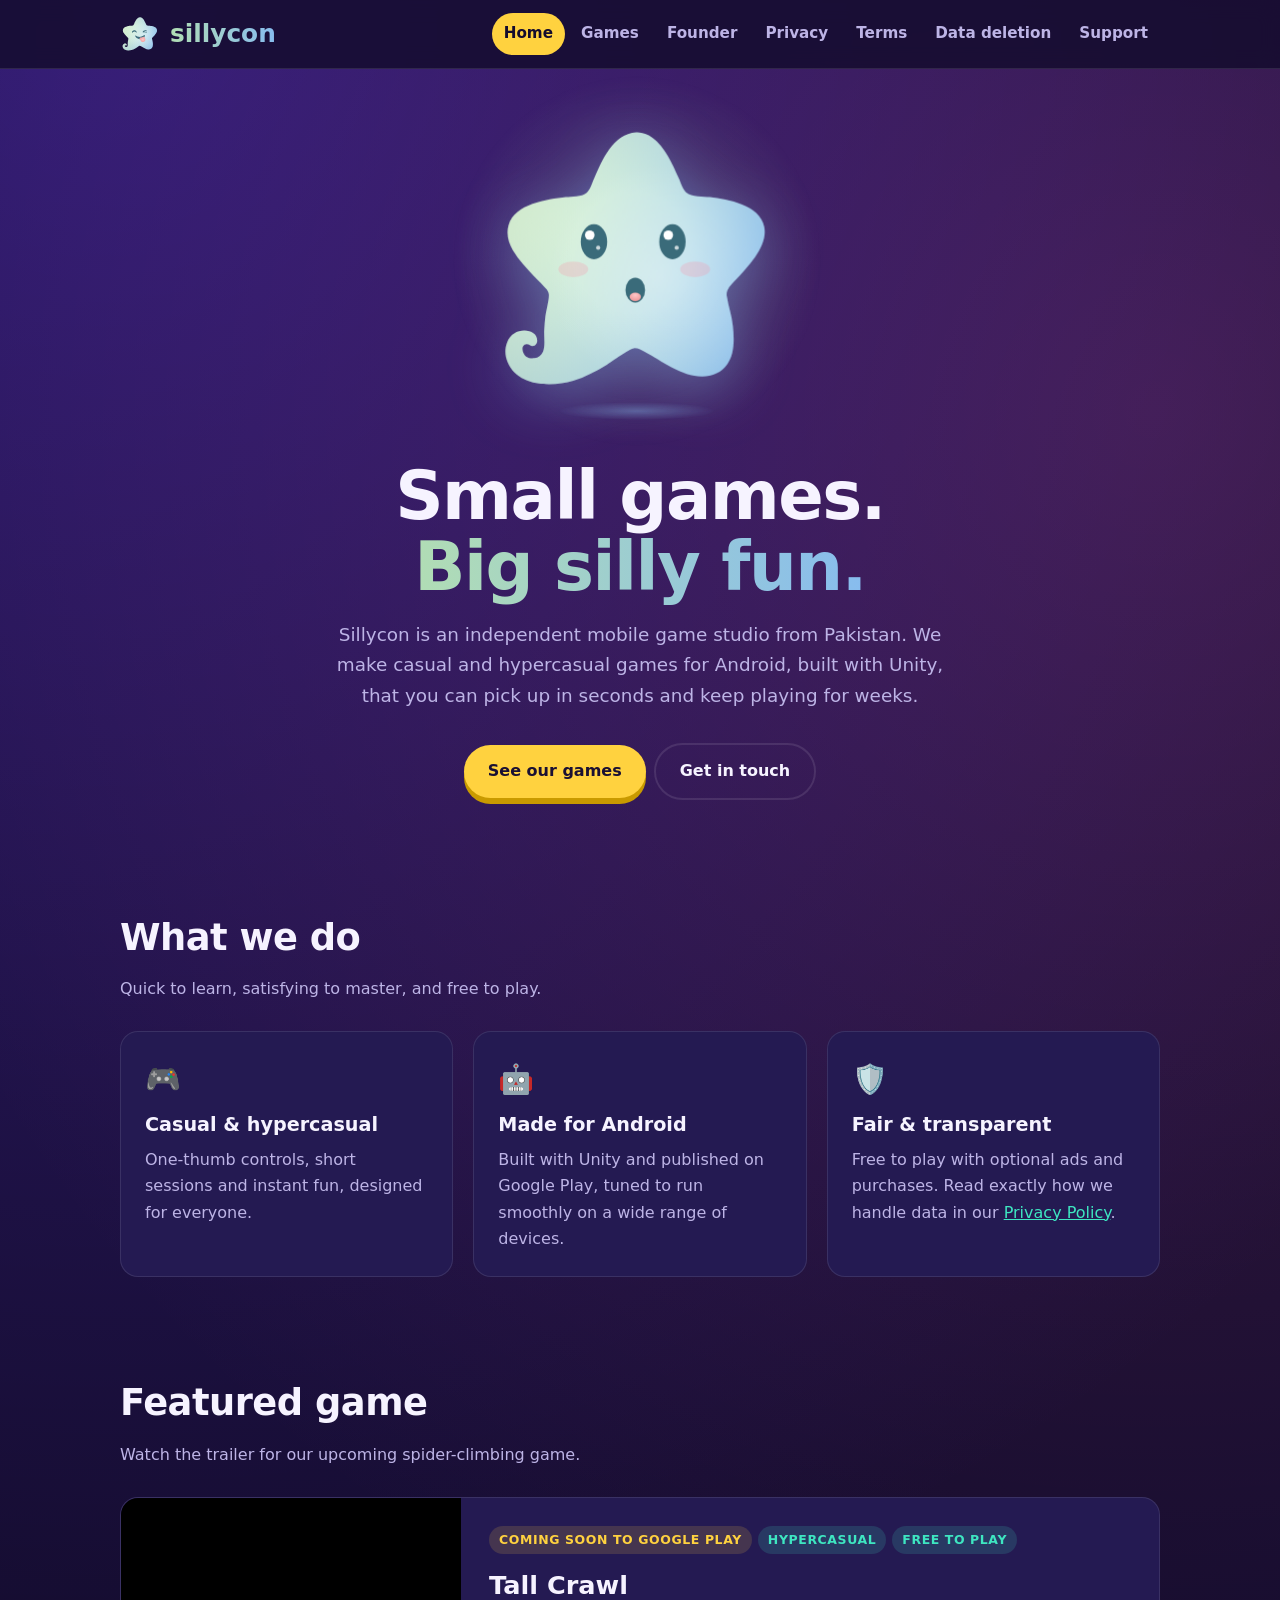
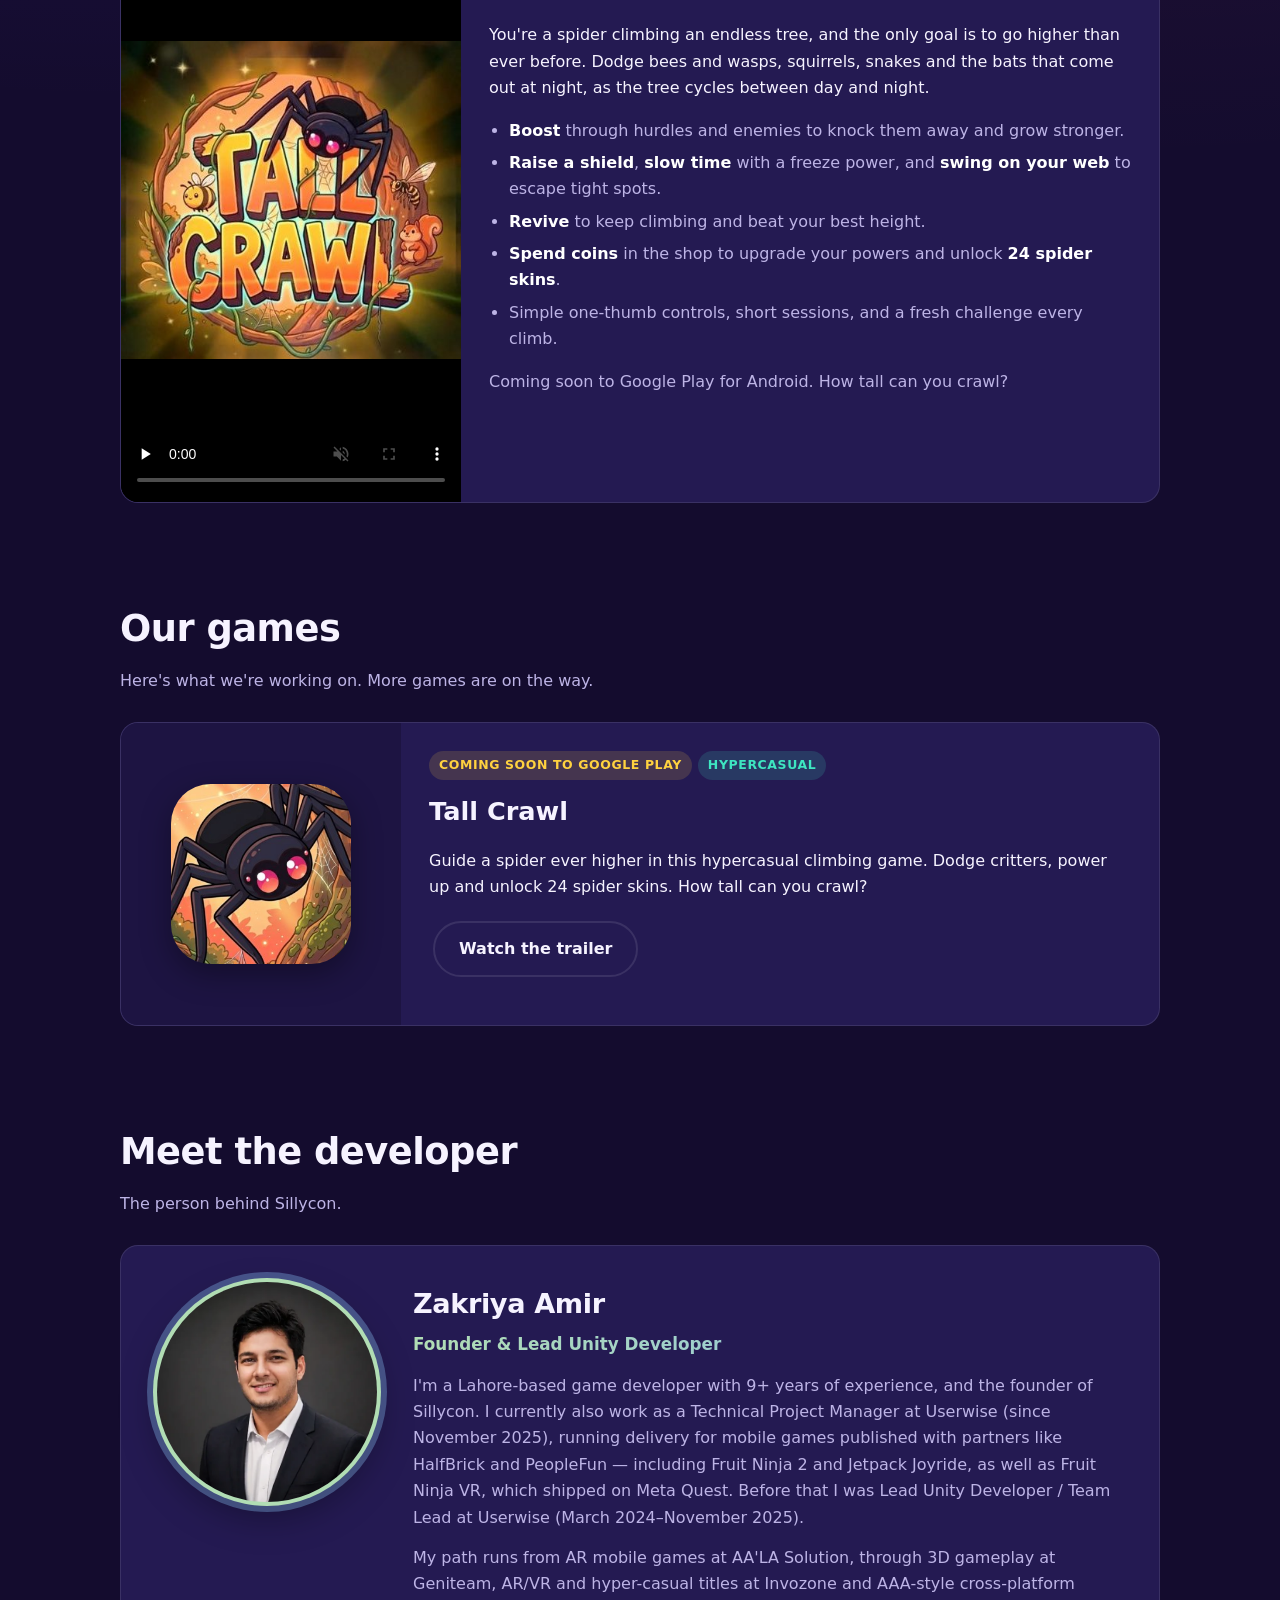
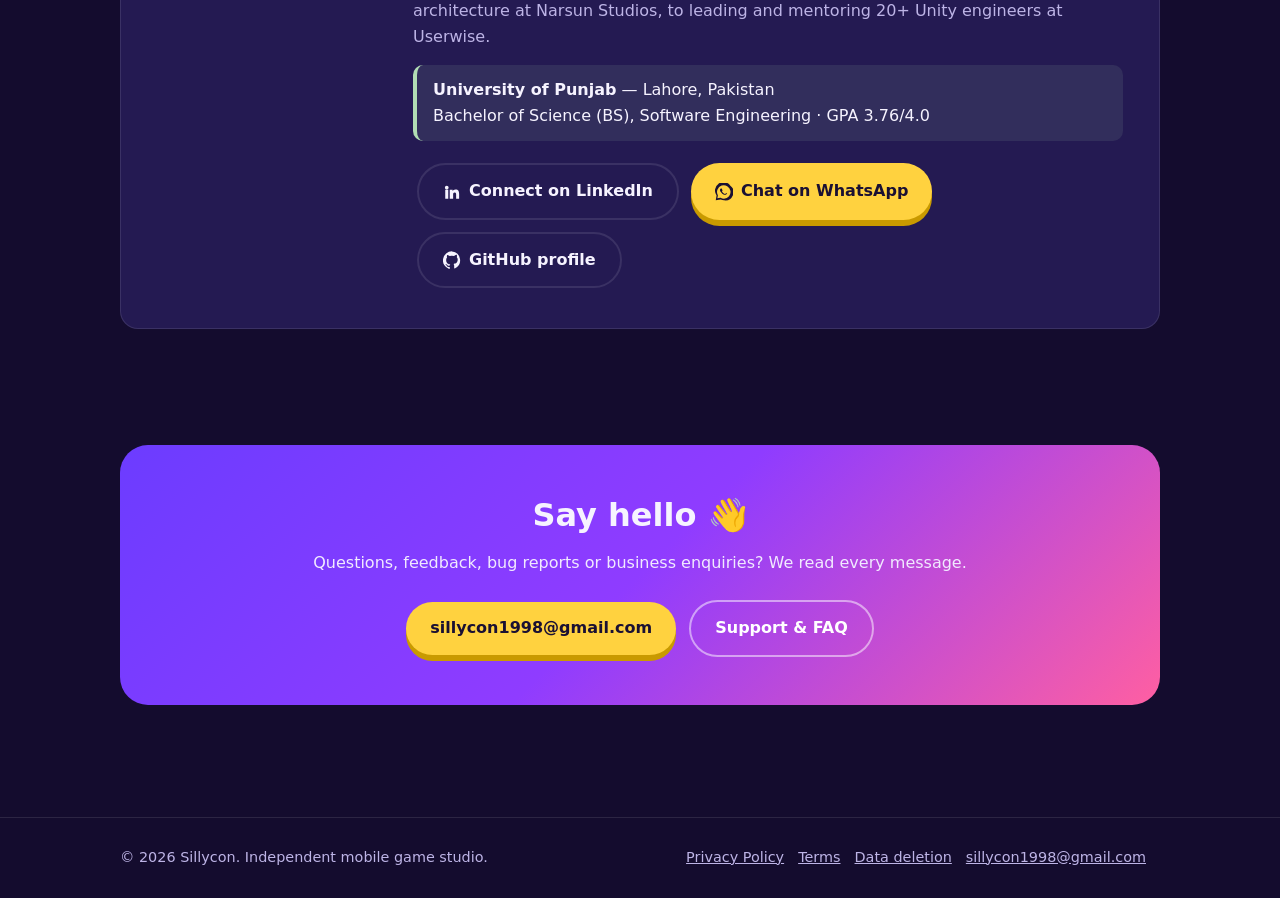
==== commit 937fee21: "Add a Meet the developer section with photo, bio, and contact buttons." ====
--- a/index.html
+++ b/index.html
@@ -21,7 +21,7 @@
 <a href="#content" style="position:absolute;left:-9999px">Skip to content</a>
 <header class="site"><div class="wrap">
 <a class="brand" href="./index.html" aria-label="Sillycon home"><img src="./assets/sillycon-star.svg" alt="" width="40" height="40"><span>sillycon</span></a>
-<nav class="main" aria-label="Main"><a href="./index.html" aria-current="page">Home</a><a href="./index.html#games">Games</a><a href="./privacy-policy.html">Privacy</a><a href="./terms.html">Terms</a><a href="./data-deletion.html">Data deletion</a><a href="./support.html">Support</a></nav>
+<nav class="main" aria-label="Main"><a href="./index.html" aria-current="page">Home</a><a href="./index.html#games">Games</a><a href="./index.html#founder">Founder</a><a href="./privacy-policy.html">Privacy</a><a href="./terms.html">Terms</a><a href="./data-deletion.html">Data deletion</a><a href="./support.html">Support</a></nav>
 </div></header>
 <div id="content"></div>
 <main><section class="hero"><div class="wrap">
@@ -93,6 +93,33 @@
 </div>
 </article>
 </div>
+</div></section>
+
+
+<section id="founder"><div class="wrap">
+<h2 class="sec">Meet the developer</h2>
+<p class="lead">The person behind Sillycon.</p>
+<article class="founder">
+<img class="founder-photo" src="assets/founder.webp" alt="Portrait of Zakriya Amir, founder of Sillycon" width="512" height="512" loading="lazy" decoding="async">
+<div class="body">
+<h3>Zakriya Amir</h3>
+<p class="founder-role">Founder &amp; Lead Unity Developer</p>
+<p>I'm a Lahore-based game developer with 9+ years of experience, and the founder of Sillycon. I currently also work as a Technical Project Manager at Userwise (since November 2025), running delivery for mobile games published with partners like HalfBrick and PeopleFun — including Fruit Ninja 2 and Jetpack Joyride, as well as Fruit Ninja VR, which shipped on Meta Quest. Before that I was Lead Unity Developer / Team Lead at Userwise (March 2024–November 2025).</p>
+<p>My path runs from AR mobile games at AA'LA Solution, through 3D gameplay at Geniteam, AR/VR and hyper-casual titles at Invozone and AAA-style cross-platform architecture at Narsun Studios, to leading and mentoring 20+ Unity engineers at Userwise.</p>
+<p class="founder-edu"><strong>University of Punjab</strong> — Lahore, Pakistan<br>Bachelor of Science (BS), Software Engineering · GPA 3.76/4.0</p>
+<p class="founder-actions">
+<a class="btn alt" href="https://www.linkedin.com/in/zack-a-9a1238159/" target="_blank" rel="noopener">
+<svg viewBox="0 0 24 24" width="18" height="18" fill="currentColor" aria-hidden="true"><path d="M4.98 3.5a2.5 2.5 0 1 1 0 5 2.5 2.5 0 0 1 0-5zM3 9h4v12H3zM9 9h3.8v1.7h.1c.5-1 1.8-2 3.8-2 4 0 4.8 2.6 4.8 6V21h-4v-5.5c0-1.3 0-3-1.9-3s-2.1 1.4-2.1 2.9V21H9z"/></svg>
+<span>Connect on LinkedIn</span></a>
+<a class="btn" href="https://wa.me/923054492409?text=Hi%20Zakriya%2C%20I%20found%20you%20via%20Sillycon" target="_blank" rel="noopener">
+<svg viewBox="0 0 24 24" width="18" height="18" fill="currentColor" aria-hidden="true"><path d="M20.5 3.5A11 11 0 0 0 2.1 16.7L1 23l6.5-1.1A11 11 0 0 0 12 23a11 11 0 0 0 8.5-19.5zM12 21a9 9 0 0 1-4.6-1.3l-.3-.2-3.9.7.7-3.8-.2-.3A9 9 0 1 1 12 21zm5-6.7c-.3-.1-1.6-.8-1.9-.9s-.4-.1-.6.1-.7.9-.8 1-.3.2-.6.1a7.4 7.4 0 0 1-2.2-1.4 8.2 8.2 0 0 1-1.5-1.9c-.2-.3 0-.4.1-.6l.4-.5.1-.3c0-.1 0-.3-.1-.4s-.6-1.4-.8-1.9-.4-.4-.6-.4h-.5c-.2 0-.4.1-.6.3s-.8.8-.8 1.9.8 2.2.9 2.3c.1.2 1.6 2.5 3.8 3.5 1.4.6 1.8.6 2.5.5.4 0 1.6-.6 1.8-1.3s.2-1.1.2-1.2-.2-.2-.4-.3z"/></svg>
+<span>Chat on WhatsApp</span></a>
+<a class="btn alt" href="https://github.com/ZakriyaAmir" target="_blank" rel="noopener">
+<svg viewBox="0 0 24 24" width="18" height="18" fill="currentColor" aria-hidden="true"><path d="M12 .5a12 12 0 0 0-3.8 23.4c.6.1.8-.3.8-.6v-2c-3.3.7-4-1.6-4-1.6-.6-1.4-1.4-1.8-1.4-1.8-1-.7.1-.7.1-.7 1.2.1 1.8 1.2 1.8 1.2 1 1.8 2.8 1.3 3.5 1 .1-.8.4-1.3.7-1.6-2.7-.3-5.5-1.3-5.5-5.9 0-1.3.5-2.4 1.2-3.2-.1-.3-.5-1.5.1-3.2 0 0 1-.3 3.3 1.2a11.5 11.5 0 0 1 6 0C17.3 4.7 18.3 5 18.3 5c.7 1.7.2 2.9.1 3.2.8.8 1.2 1.9 1.2 3.2 0 4.6-2.8 5.6-5.5 5.9.4.4.8 1.1.8 2.2v3.3c0 .3.2.7.8.6A12 12 0 0 0 12 .5z"/></svg>
+<span>GitHub profile</span></a>
+</p>
+</div>
+</article>
 </div></section>
 
 <section id="contact"><div class="wrap">
--- a/assets/style.css
+++ b/assets/style.css
@@ -110,3 +110,17 @@
 @keyframes sbob{to{transform:translateY(-1.6px)}}
 @media (max-width:640px){.star-stage .spider{--w:64px}}
 @media (prefers-reduced-motion:reduce){.star-stage .spider{display:none!important}}
+
+/* Founder / meet the developer */
+.founder{display:grid;grid-template-columns:220px 1fr;gap:36px;align-items:start;background:var(--card);border:1px solid var(--line);border-radius:var(--r);padding:36px}
+.founder-photo{width:220px;height:220px;object-fit:cover;border-radius:50%;display:block;justify-self:center;background:var(--bg2);box-shadow:0 0 0 4px #B1DDB4,0 0 0 10px rgba(135,188,239,.35),0 14px 36px rgba(0,0,0,.35)}
+.founder .body{min-width:0}
+.founder h3{margin:0 0 4px;font-size:1.7rem;font-weight:900;letter-spacing:-.4px}
+.founder-role{margin:0 0 16px;font-weight:800;color:#3A6B7A;font-size:1.05rem;background:linear-gradient(90deg,#B1DDB4,#87BCEF);-webkit-background-clip:text;background-clip:text;-webkit-text-fill-color:transparent}
+.founder .body>p{margin:0 0 14px;color:var(--muted)}
+.founder-edu{padding:12px 16px;background:rgba(177,221,180,.1);border-left:4px solid #B1DDB4;border-radius:10px;color:var(--ink)!important}
+.founder-edu strong{color:var(--ink)}
+.founder-actions{display:flex;flex-wrap:wrap;gap:4px;margin:18px 0 0!important}
+.founder-actions .btn{display:inline-flex;align-items:center;gap:8px}
+.founder-actions .btn svg{flex-shrink:0}
+@media (max-width:700px){.founder{grid-template-columns:1fr;padding:28px 22px;gap:22px;text-align:center;justify-items:center}.founder-photo{width:180px;height:180px}.founder-edu{text-align:left}.founder-actions{justify-content:center}}
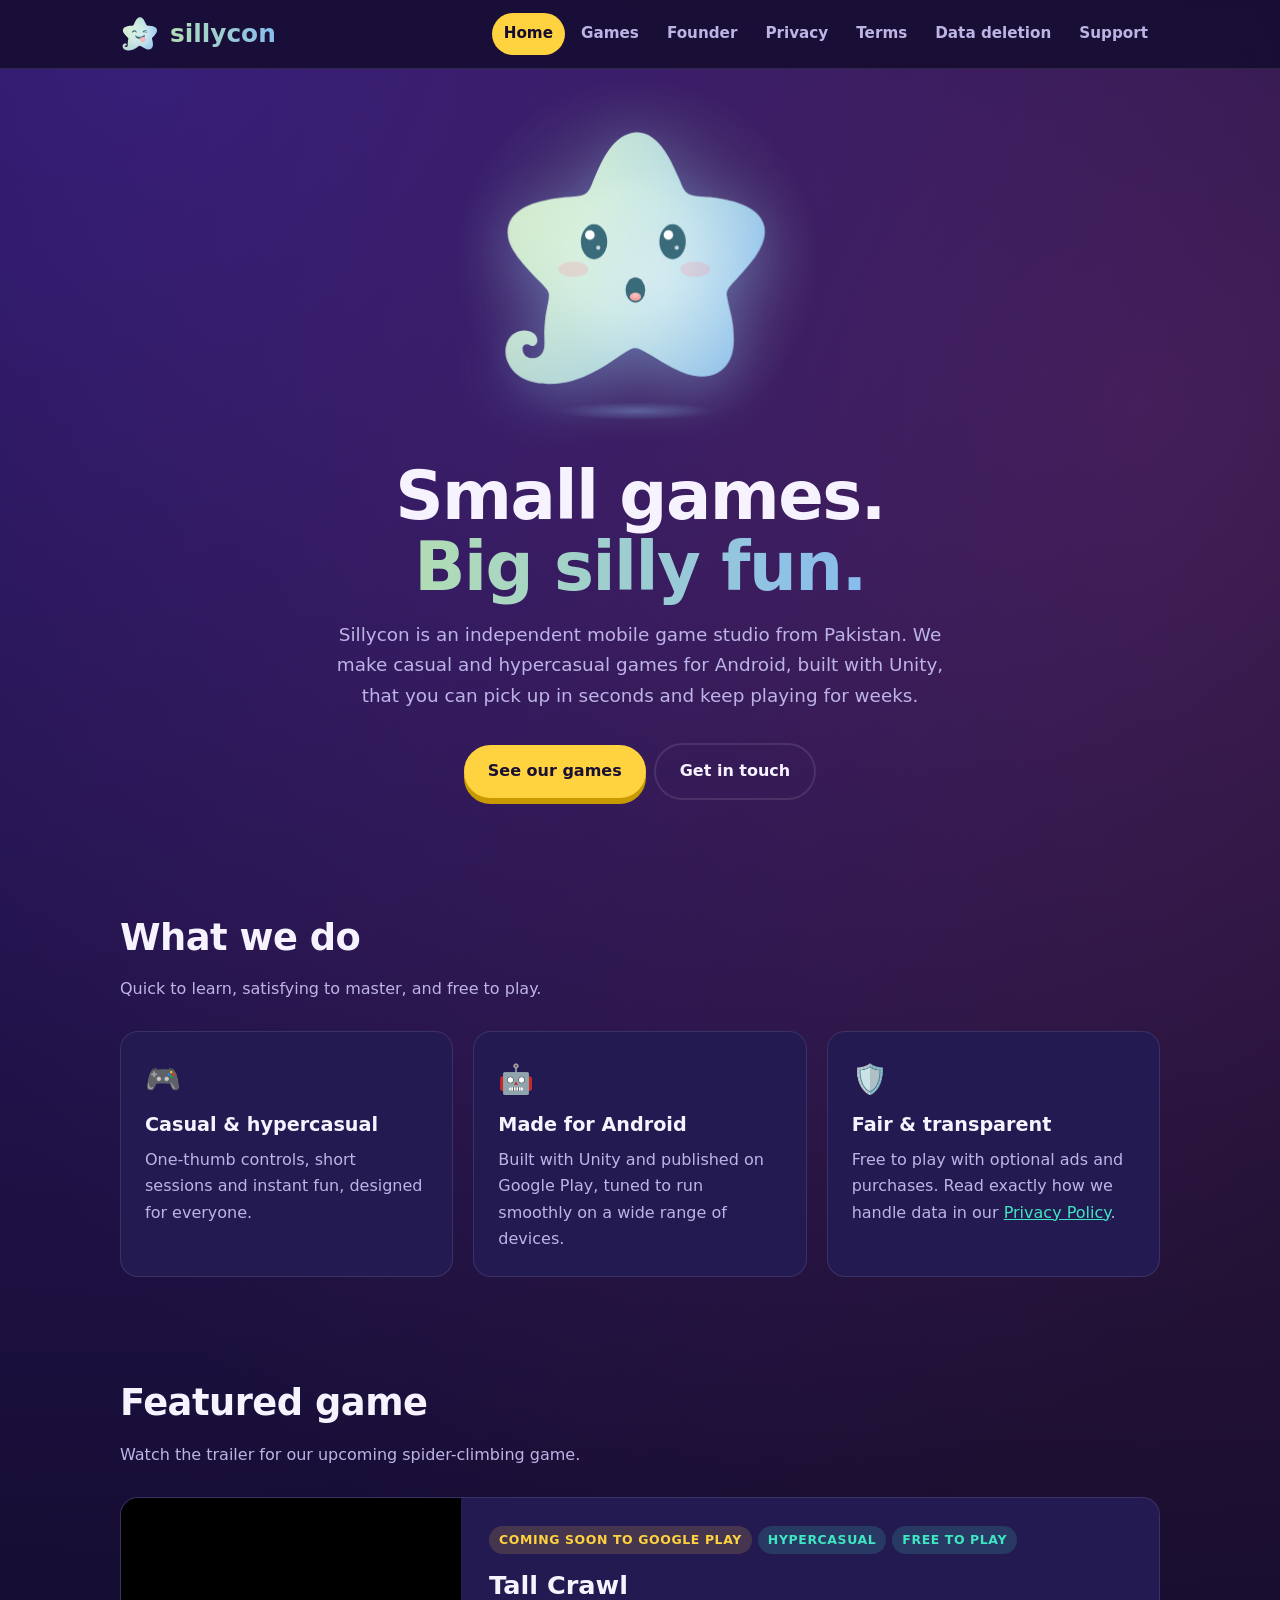
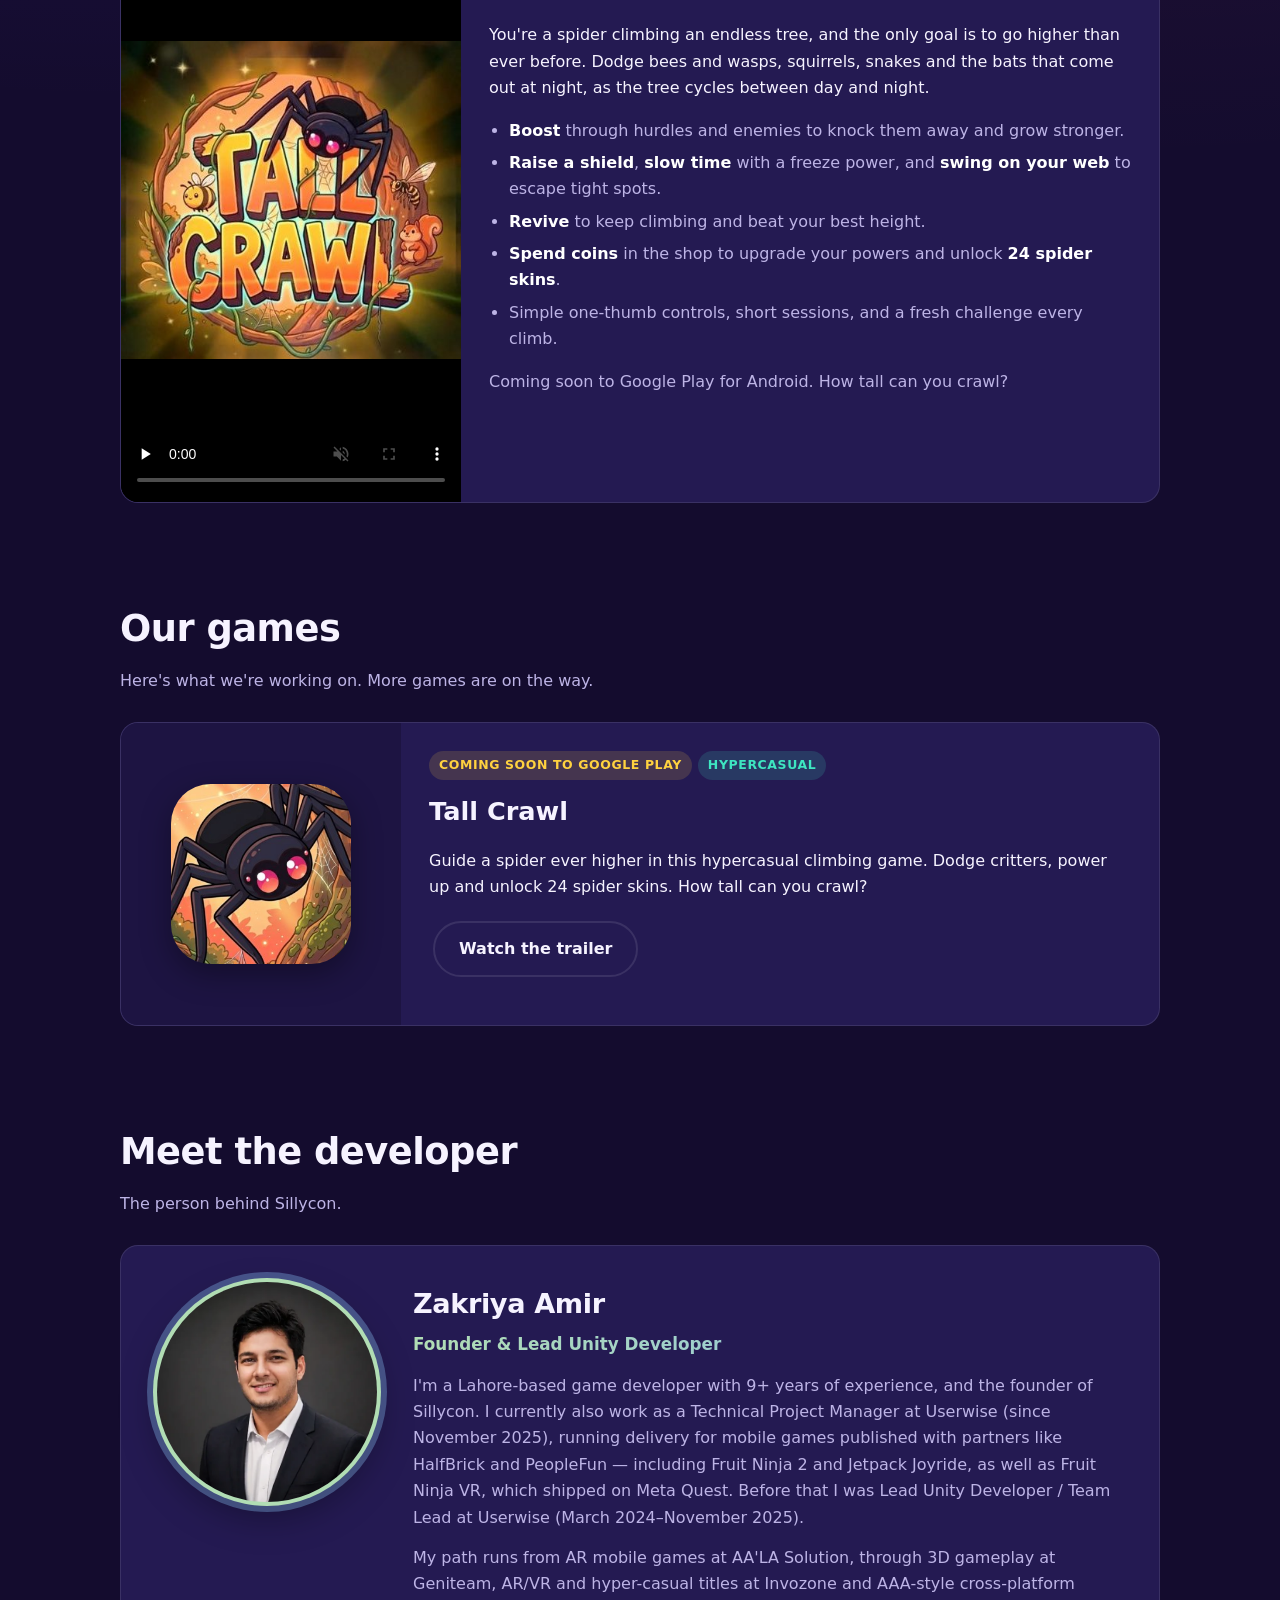
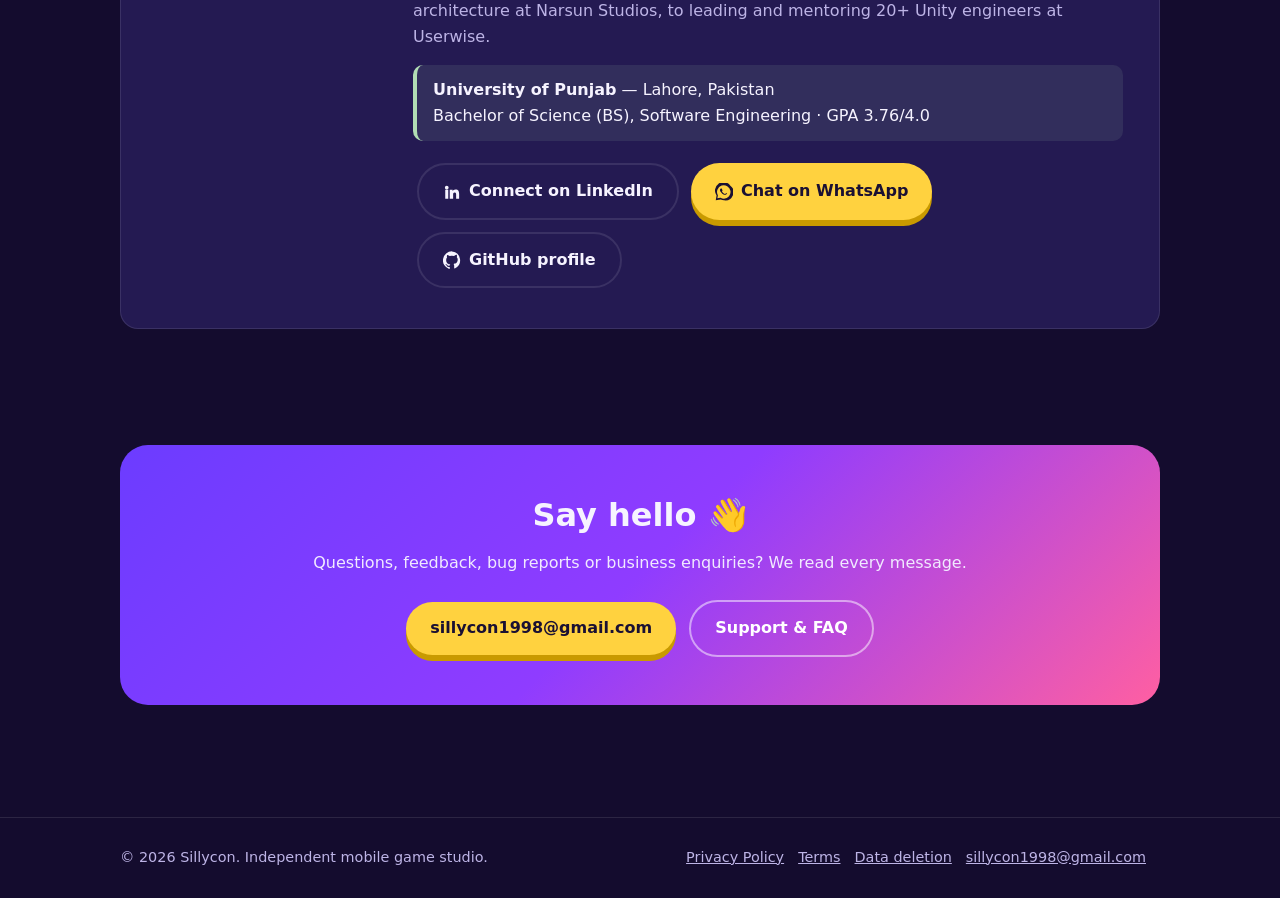
==== commit 5851e0b1: "Fix one-spin-per-click and upgrade the Tall Crawl spider walk-by. Rapid clicks are ignored while a j" ====
--- a/index.html
+++ b/index.html
@@ -25,8 +25,30 @@
 </div></header>
 <div id="content"></div>
 <main><section class="hero"><div class="wrap">
-<div class="star-stage"><span class="shadow" aria-hidden="true"></span><div class="spider" aria-hidden="true"><svg viewBox="0 0 124 80"><defs><radialGradient id="sp-b" cx=".38" cy=".3" r=".75"><stop offset="0" stop-color="#5a4672"/><stop offset=".45" stop-color="#2a1d3a"/><stop offset="1" stop-color="#110a18"/></radialGradient><radialGradient id="sp-e" cx=".42" cy=".38" r=".7"><stop offset="0" stop-color="#ff9fd2"/><stop offset=".55" stop-color="#ff3d9a"/><stop offset="1" stop-color="#8e0f4f"/></radialGradient></defs>
-<g class="legs far"><g transform="translate(71 51)"><g class="lg b"><path d="M0 0L21 -22L35 25" fill="none" stroke="#1c1229" stroke-width="3.6" stroke-linecap="round" stroke-linejoin="round"/></g></g><g transform="translate(63 54)"><g class="lg a"><path d="M0 0L17 -29L26 22" fill="none" stroke="#1c1229" stroke-width="3.6" stroke-linecap="round" stroke-linejoin="round"/></g></g><g transform="translate(53 54)"><g class="lg b"><path d="M0 0L-15 -31L-20 22" fill="none" stroke="#1c1229" stroke-width="3.6" stroke-linecap="round" stroke-linejoin="round"/></g></g><g transform="translate(46 51)"><g class="lg a"><path d="M0 0L-27 -24L-41 25" fill="none" stroke="#1c1229" stroke-width="3.6" stroke-linecap="round" stroke-linejoin="round"/></g></g></g><g class="sbody"><ellipse cx="44" cy="38" rx="27" ry="22" fill="url(#sp-b)"/><ellipse cx="36" cy="27" rx="10" ry="5" fill="#fff" opacity=".18" transform="rotate(-20 36 27)"/><circle cx="78" cy="45" r="18" fill="url(#sp-b)"/><circle cx="73" cy="44" r="8" fill="url(#sp-e)"/><circle cx="88" cy="43" r="9.5" fill="url(#sp-e)"/><circle cx="70.5" cy="41" r="2.8" fill="#fff"/><circle cx="85" cy="39.5" r="3.3" fill="#fff"/><circle cx="76" cy="47" r="1" fill="#fff" opacity=".8"/><circle cx="90.5" cy="46.5" r="1.2" fill="#fff" opacity=".8"/><circle cx="82" cy="33" r="1.6" fill="url(#sp-e)"/><circle cx="76" cy="32.5" r="1.4" fill="url(#sp-e)"/></g><g class="legs near"><g transform="translate(76 54)"><g class="lg a"><path d="M0 0L22 -22L37 23" fill="none" stroke="#3d2c55" stroke-width="4.2" stroke-linecap="round" stroke-linejoin="round"/></g></g><g transform="translate(68 57)"><g class="lg b"><path d="M0 0L18 -29L28 20" fill="none" stroke="#3d2c55" stroke-width="4.2" stroke-linecap="round" stroke-linejoin="round"/></g></g><g transform="translate(58 57)"><g class="lg a"><path d="M0 0L-14 -31L-18 20" fill="none" stroke="#3d2c55" stroke-width="4.2" stroke-linecap="round" stroke-linejoin="round"/></g></g><g transform="translate(51 54)"><g class="lg b"><path d="M0 0L-26 -24L-39 23" fill="none" stroke="#3d2c55" stroke-width="4.2" stroke-linecap="round" stroke-linejoin="round"/></g></g></g></svg></div><div class="mascot" role="img" tabindex="0" aria-label="Sillycon star mascot waving hello"><span class="halo" aria-hidden="true"></span><div class="spin"><svg class="ms" viewBox="245 140 560 560" data-le="open" data-re="open" data-m="smile" aria-hidden="true" focusable="false">
+<div class="star-stage"><span class="shadow" aria-hidden="true"></span><div class="spider" aria-hidden="true"><svg viewBox="0 0 200 130" overflow="visible"><defs>
+<radialGradient id="sp-ab" cx=".32" cy=".28" r=".8"><stop offset="0" stop-color="#3b3348"/><stop offset=".4" stop-color="#161018"/><stop offset="1" stop-color="#07050a"/></radialGradient>
+<radialGradient id="sp-hd" cx=".38" cy=".3" r=".75"><stop offset="0" stop-color="#41384f"/><stop offset=".42" stop-color="#1a1424"/><stop offset="1" stop-color="#08060c"/></radialGradient>
+<radialGradient id="sp-e" cx=".3" cy=".3" r=".72"><stop offset="0" stop-color="#ffc0da"/><stop offset=".38" stop-color="#ff3d8a"/><stop offset="1" stop-color="#8a0c42"/></radialGradient>
+<radialGradient id="sp-sh" cx=".5" cy=".5" r=".5"><stop offset="0" stop-color="#000" stop-opacity=".4"/><stop offset="1" stop-color="#000" stop-opacity="0"/></radialGradient>
+</defs>
+<ellipse cx="108" cy="118" rx="56" ry="8" fill="url(#sp-sh)"/>
+<g class="legs far"><g class="hip" data-g="a" data-amp="16" data-knee="-102" transform="translate(70 78) rotate(210)"><g class="femur"><line x1="0" y1="0" x2="36" y2="0" fill="none" stroke="#120c1a" stroke-width="6.2" stroke-linecap="round"/><line x1="0" y1="-0.8" x2="34" y2="-0.8" fill="none" stroke="#2a2238" stroke-width="1.6" stroke-linecap="round" opacity=".55"/><g class="tibia" transform="translate(36 0)"><line x1="0" y1="0" x2="34" y2="0" fill="none" stroke="#120c1a" stroke-width="5.6000000000000005" stroke-linecap="round"/><line x1="0" y1="-0.7" x2="30" y2="-0.7" fill="none" stroke="#2a2238" stroke-width="1.3" stroke-linecap="round" opacity=".45"/></g></g></g><g class="hip" data-g="b" data-amp="15" data-knee="-96" transform="translate(90 82) rotate(168)"><g class="femur"><line x1="0" y1="0" x2="36" y2="0" fill="none" stroke="#120c1a" stroke-width="6.2" stroke-linecap="round"/><line x1="0" y1="-0.8" x2="34" y2="-0.8" fill="none" stroke="#2a2238" stroke-width="1.6" stroke-linecap="round" opacity=".55"/><g class="tibia" transform="translate(36 0)"><line x1="0" y1="0" x2="34" y2="0" fill="none" stroke="#120c1a" stroke-width="5.6000000000000005" stroke-linecap="round"/><line x1="0" y1="-0.7" x2="30" y2="-0.7" fill="none" stroke="#2a2238" stroke-width="1.3" stroke-linecap="round" opacity=".45"/></g></g></g><g class="hip" data-g="a" data-amp="15" data-knee="96" transform="translate(118 82) rotate(12)"><g class="femur"><line x1="0" y1="0" x2="36" y2="0" fill="none" stroke="#120c1a" stroke-width="6.2" stroke-linecap="round"/><line x1="0" y1="-0.8" x2="34" y2="-0.8" fill="none" stroke="#2a2238" stroke-width="1.6" stroke-linecap="round" opacity=".55"/><g class="tibia" transform="translate(36 0)"><line x1="0" y1="0" x2="34" y2="0" fill="none" stroke="#120c1a" stroke-width="5.6000000000000005" stroke-linecap="round"/><line x1="0" y1="-0.7" x2="30" y2="-0.7" fill="none" stroke="#2a2238" stroke-width="1.3" stroke-linecap="round" opacity=".45"/></g></g></g><g class="hip" data-g="b" data-amp="16" data-knee="102" transform="translate(140 78) rotate(-28)"><g class="femur"><line x1="0" y1="0" x2="36" y2="0" fill="none" stroke="#120c1a" stroke-width="6.2" stroke-linecap="round"/><line x1="0" y1="-0.8" x2="34" y2="-0.8" fill="none" stroke="#2a2238" stroke-width="1.6" stroke-linecap="round" opacity=".55"/><g class="tibia" transform="translate(36 0)"><line x1="0" y1="0" x2="34" y2="0" fill="none" stroke="#120c1a" stroke-width="5.6000000000000005" stroke-linecap="round"/><line x1="0" y1="-0.7" x2="30" y2="-0.7" fill="none" stroke="#2a2238" stroke-width="1.3" stroke-linecap="round" opacity=".45"/></g></g></g></g>
+<g class="sbody">
+<ellipse cx="82" cy="74" rx="44" ry="37" fill="url(#sp-ab)"/>
+<ellipse cx="68" cy="58" rx="18" ry="9" fill="#fff" opacity=".16" transform="rotate(-22 68 58)"/>
+<ellipse cx="132" cy="78" rx="32" ry="29" fill="url(#sp-hd)"/>
+<ellipse cx="122" cy="64" rx="12" ry="6" fill="#fff" opacity=".14" transform="rotate(-18 122 64)"/>
+<ellipse cx="121" cy="80" rx="13.5" ry="16" fill="url(#sp-e)"/>
+<ellipse cx="145" cy="79" rx="14.5" ry="17" fill="url(#sp-e)"/>
+<ellipse cx="116.5" cy="73.5" rx="5.2" ry="6.4" fill="#fff" opacity=".95"/>
+<ellipse cx="140" cy="72" rx="5.6" ry="6.8" fill="#fff" opacity=".95"/>
+<ellipse cx="125.5" cy="86" rx="2.1" ry="2.4" fill="#fff" opacity=".7"/>
+<ellipse cx="150" cy="85.5" rx="2.3" ry="2.6" fill="#fff" opacity=".7"/>
+<ellipse cx="128" cy="64" rx="3.2" ry="3.6" fill="url(#sp-e)"/>
+<ellipse cx="138" cy="63" rx="2.8" ry="3.2" fill="url(#sp-e)"/>
+</g>
+<g class="legs near"><g class="hip" data-g="b" data-amp="16" data-knee="-108" transform="translate(78 86) rotate(222)"><g class="femur"><line x1="0" y1="0" x2="36" y2="0" fill="none" stroke="#1c1528" stroke-width="8" stroke-linecap="round"/><line x1="0" y1="-0.8" x2="34" y2="-0.8" fill="none" stroke="#3a314c" stroke-width="1.6" stroke-linecap="round" opacity=".55"/><g class="tibia" transform="translate(36 0)"><line x1="0" y1="0" x2="34" y2="0" fill="none" stroke="#1c1528" stroke-width="7.4" stroke-linecap="round"/><line x1="0" y1="-0.7" x2="30" y2="-0.7" fill="none" stroke="#3a314c" stroke-width="1.3" stroke-linecap="round" opacity=".45"/></g></g></g><g class="hip" data-g="a" data-amp="15" data-knee="-100" transform="translate(98 90) rotate(180)"><g class="femur"><line x1="0" y1="0" x2="36" y2="0" fill="none" stroke="#1c1528" stroke-width="8" stroke-linecap="round"/><line x1="0" y1="-0.8" x2="34" y2="-0.8" fill="none" stroke="#3a314c" stroke-width="1.6" stroke-linecap="round" opacity=".55"/><g class="tibia" transform="translate(36 0)"><line x1="0" y1="0" x2="34" y2="0" fill="none" stroke="#1c1528" stroke-width="7.4" stroke-linecap="round"/><line x1="0" y1="-0.7" x2="30" y2="-0.7" fill="none" stroke="#3a314c" stroke-width="1.3" stroke-linecap="round" opacity=".45"/></g></g></g><g class="hip" data-g="b" data-amp="15" data-knee="100" transform="translate(126 90) rotate(2)"><g class="femur"><line x1="0" y1="0" x2="36" y2="0" fill="none" stroke="#1c1528" stroke-width="8" stroke-linecap="round"/><line x1="0" y1="-0.8" x2="34" y2="-0.8" fill="none" stroke="#3a314c" stroke-width="1.6" stroke-linecap="round" opacity=".55"/><g class="tibia" transform="translate(36 0)"><line x1="0" y1="0" x2="34" y2="0" fill="none" stroke="#1c1528" stroke-width="7.4" stroke-linecap="round"/><line x1="0" y1="-0.7" x2="30" y2="-0.7" fill="none" stroke="#3a314c" stroke-width="1.3" stroke-linecap="round" opacity=".45"/></g></g></g><g class="hip" data-g="a" data-amp="16" data-knee="108" transform="translate(146 86) rotate(-40)"><g class="femur"><line x1="0" y1="0" x2="36" y2="0" fill="none" stroke="#1c1528" stroke-width="8" stroke-linecap="round"/><line x1="0" y1="-0.8" x2="34" y2="-0.8" fill="none" stroke="#3a314c" stroke-width="1.6" stroke-linecap="round" opacity=".55"/><g class="tibia" transform="translate(36 0)"><line x1="0" y1="0" x2="34" y2="0" fill="none" stroke="#1c1528" stroke-width="7.4" stroke-linecap="round"/><line x1="0" y1="-0.7" x2="30" y2="-0.7" fill="none" stroke="#3a314c" stroke-width="1.3" stroke-linecap="round" opacity=".45"/></g></g></g></g>
+</svg></div><div class="mascot" role="img" tabindex="0" aria-label="Sillycon star mascot waving hello"><span class="halo" aria-hidden="true"></span><div class="spin"><svg class="ms" viewBox="245 140 560 560" data-le="open" data-re="open" data-m="smile" aria-hidden="true" focusable="false">
 <defs><linearGradient id="ms-g0" gradientUnits="userSpaceOnUse" x1="220.43" y1="311.28" x2="827.97" y2="522.84"><stop offset="0" stop-color="#EEFFCD"/><stop offset="1" stop-color="#9CCCFC"/></linearGradient><radialGradient id="ms-g1" gradientUnits="userSpaceOnUse" cx="516.03" cy="403.33" r="577.75"><stop offset=".2" stop-color="#4F86B8" stop-opacity="0"/><stop offset="1" stop-color="#4F86B8" stop-opacity=".481"/></radialGradient><radialGradient id="ms-g2" gradientUnits="userSpaceOnUse" cx="568.6" cy="448.95" r="215.89"><stop offset="0" stop-color="#fff" stop-opacity=".33"/><stop offset="1" stop-color="#fff" stop-opacity="0"/></radialGradient><radialGradient id="ms-g6" gradientUnits="userSpaceOnUse" cx="566" cy="496.6" r="51.2"><stop offset="0" stop-color="#FFC7C8"/><stop offset="1" stop-color="#EE9698"/></radialGradient><radialGradient id="ms-t" cx=".5" cy=".3" r=".7"><stop offset="0" stop-color="#FFC7C8"/><stop offset="1" stop-color="#EE9698"/></radialGradient><path id="ms-body" d="M523.75 172.61C534.53 171.79 545.99 176.29 554.66 182.42C579.72 200.13 593.63 233.10 605.89 260.14C610.00 269.19 613.34 281.35 620.89 288.21C630.28 296.75 653.82 295.65 666.32 297.06C701.50 301.02 762.88 312.22 771.60 353.69C779.39 390.80 741.67 428.83 719.00 453.75C712.60 460.78 703.93 468.07 700.14 476.96C698.72 480.31 698.50 484.21 699.10 487.77C702.28 506.83 708.89 525.11 710.92 544.49C712.74 561.86 713.90 580.06 709.64 597.19C705.52 613.78 695.18 628.75 679.48 636.23C632.75 658.50 580.05 616.04 540.48 595.04C534.26 591.74 526.29 586.79 518.94 588.08C508.81 589.86 477.69 612.92 466.83 619.57C446.49 632.03 424.86 643.52 401.88 650.20C360.05 662.34 294.95 662.14 274.80 614.43C269.83 602.66 269.01 589.49 273.55 577.42C286.99 541.72 336.72 550.44 331.89 576.13C331.22 579.67 328.07 582.87 324.57 583.59C319.89 584.56 316.42 579.46 311.42 580.04C298.89 581.49 303.47 598.92 310.57 603.78C315.26 606.99 321.38 607.72 326.89 606.95C334.47 605.89 340.46 601.13 343.51 594.15C348.15 583.54 345.04 565.12 345.77 553.37C346.33 544.44 346.78 535.34 348.02 526.47C349.48 516.02 355.63 492.94 354.70 484.08C354.32 480.42 352.47 477.01 350.20 474.19C343.33 465.64 334.82 458.40 327.28 450.45C311.90 434.24 296.21 418.22 284.86 398.79C276.49 384.45 271.82 367.22 276.71 350.91C289.05 309.77 351.33 301.24 387.57 297.10C398.88 295.81 418.33 296.49 427.28 289.13C435.42 282.43 438.20 270.51 442.34 261.23C458.39 225.22 478.58 176.07 523.75 172.61Z"/></defs>
 <use href="#ms-body" fill="url(#ms-g0)"/><use href="#ms-body" fill="url(#ms-g1)"/><use href="#ms-body" fill="url(#ms-g2)"/>
 <g class="cheeks" fill="#FF8FA6"><ellipse cx="402" cy="436" rx="29" ry="15"/><ellipse cx="638" cy="436" rx="29" ry="15"/></g>
@@ -149,7 +171,7 @@
 let lastA=0;const setArm=a=>{if(Math.abs(a-lastA)<.08)return;lastA=a;const o=parts.slice(),r=a*Math.PI/180;
 for(let i=0;i<N.length;i+=2){let x=N[i],y=N[i+1];const w=W[i/2];if(w){const t=r*w,c=Math.cos(t),s=Math.sin(t),dx=x-PX,dy=y-PY;x=PX+dx*c-dy*s;y=PY+dx*s+dy*c}o[2*i+1]=x.toFixed(1);o[2*i+3]=y.toFixed(1)}body.setAttribute('d',o.join(''))};
 /* timeline */
-const T0=performance.now(),now=()=>(performance.now()-T0)/1e3;let clips=[],evs=[],busy=0,blush=.25,blushT=.25,gx=0,gy=0,tgx=0,tgy=0;
+const T0=performance.now(),now=()=>(performance.now()-T0)/1e3;let clips=[],evs=[],busy=0,spinning=false,blush=.25,blushT=.25,gx=0,gy=0,tgx=0,tgy=0;
 const play=(d,fn)=>clips.push({s:now(),d,fn});const at=(t,f)=>evs.push({t:now()+t,f});
 const sm=x=>x*x*(3-2*x),eo=x=>1-Math.pow(1-x,3),env=(e,d,r=.28)=>Math.min(1,e/r,(d-e)/r);
 const size=()=>M.offsetWidth;
@@ -158,9 +180,9 @@
 function greet(){busy=now()+4.2;ex('talk');blushT=.6;bub.classList.add('on');
  play(2.7,(p,P,e,d)=>{const k=sm(Math.max(0,env(e,d,.35)));P.arm+=k*(-20-22*Math.sin(e*Math.PI*2*1.9));P.rot-=k*7;P.sc+=k*.05;P.y-=k*.02*size()});
  at(2.55,wink);at(3.4,()=>bub.classList.remove('on'))}
-function jump(){busy=now()+1.2;ex('grin');blushT=.7;const u=size();
+function jump(){if(spinning)return;spinning=true;busy=now()+1.2;ex('grin');blushT=.7;const u=size();
  play(1,(p,P,e)=>{if(e<.14){const k=e/.14;P.sy-=.16*k;P.sx+=.12*k}else if(e<.74){const k=(e-.14)/.6;P.y-=u*.24*Math.sin(Math.PI*k);P.sy+=.08*Math.sin(Math.PI*k);P.sx-=.05*Math.sin(Math.PI*k);P.rot+=360*sm(k)}else{const k=(e-.74)/.26;const s=.15*Math.exp(-4*k)*Math.cos(k*9);P.sy-=s;P.sx+=s*.8}});
- at(1,greet)}
+ at(1,()=>{spinning=false;greet()})}
 function giggle(){if(now()<busy)return;busy=now()+1.1;ex('squint');blushT=.8;play(.9,(p,P,e)=>{const k=1-p;P.rot+=6*Math.sin(e*30)*k;P.sy+=.05*Math.sin(e*24)*k;P.sx-=.04*Math.sin(e*24)*k});at(1.1,()=>{if(svg.dataset.m==='smile'&&svg.dataset.le==='happy'){ex('smile');blushT=.3}})}
 /* entrance: roll and hop in from the left */
 const r0=st.getBoundingClientRect(),X0=-(r0.left+r0.width/2+size()*.75);busy=4.5;ex('surprised');
@@ -170,8 +192,9 @@
  P.rot-=360*(1-eo(Math.min(1,q/.85)))}else{const k=(e-1.9)/.45,s=.2*Math.exp(-5*k)*Math.cos(k*14);P.sy-=s;P.sx+=s*.85}});
 at(1.75,()=>ex('grin'));at(2.45,greet);
 let spid=null,lastT=0,nextSpider=now()+(/[?&]spider\b/.test(location.search)?7.4:12+Math.random()*13);
+function poseLegs(gait){if(!SP)return;SP.querySelectorAll('.hip').forEach(h=>{const ph=(gait+(h.dataset.g==='b'?.5:0))%1,swing=ph<.46,u=swing?ph/.46:(ph-.46)/.54,sm=u*u*(3-2*u),amp=+h.dataset.amp,k0=+h.dataset.knee;let fem,knee,lift;if(swing){fem=amp*(1-2*sm);lift=-10*Math.sin(Math.PI*sm);knee=k0+(Math.sign(k0)||1)*-22*Math.sin(Math.PI*sm)}else{fem=-amp*(1-2*sm);lift=0;knee=k0+(Math.sign(k0)||1)*6*Math.sin(Math.PI*sm)}h.querySelector('.femur').setAttribute('transform',`translate(0 ${lift.toFixed(2)}) rotate(${fem.toFixed(2)})`);h.querySelector('.tibia').setAttribute('transform',`translate(36 0) rotate(${knee.toFixed(2)})`);});const bob=Math.sin(gait*Math.PI*2)*2.4,sway=Math.sin(gait*Math.PI*2)*2.6;const bd=SP.querySelector('.sbody');if(bd)bd.setAttribute('transform',`translate(0 ${bob.toFixed(2)}) rotate(${sway.toFixed(2)} 108 76)`)}
 function spider(){if(!SP||spid||document.hidden)return;SP.classList.add('run');const r=st.getBoundingClientRect(),w=SP.offsetWidth,dir=Math.random()<.5?1:-1,a=-r.left-w-12,b=innerWidth-r.left+12,x0=dir>0?a:b,x1=dir>0?b:a;
- spid={x0,x1,dir,d:Math.min(2,Math.max(1.25,Math.abs(x1-x0)/850)),p:0,sp:1,x:x0};busy=now()+99;ex('surprised');blushT=.45;svg.classList.remove('spark');void svg.getBBox();svg.classList.add('spark');at(1,()=>svg.classList.remove('spark'));
+ spid={x0,x1,dir,d:Math.min(2,Math.max(1.25,Math.abs(x1-x0)/850)),p:0,sp:1,x:x0,gait:0};busy=now()+99;ex('surprised');blushT=.45;svg.classList.remove('spark');void svg.getBBox();svg.classList.add('spark');at(1,()=>svg.classList.remove('spark'));
  play(.5,(p,P)=>{const k=Math.sin(Math.PI*p);P.y-=size()*.06*k;P.sy+=.05*k;P.sx-=.04*k});SP.style.transform=`translateX(${x0}px) scaleX(${dir})`}
 function endSpider(){SP.classList.remove('run');spid=null;tgx=tgy=0;ex('smile');blushT=.3;busy=now()+.5;nextSpider=now()+12+Math.random()*13;nextGreet=Math.max(nextGreet,now()+7);nextExp=now()+2.5}
 if(SP){SP.addEventListener('click',e=>{e.stopPropagation();if(spid)spid.sp=2.3});document.addEventListener('visibilitychange',()=>{if(document.hidden&&spid)endSpider()})}
@@ -189,7 +212,7 @@
  const P={x:0,y:0,rot:0,sx:1,sy:1,arm:0,sc:1},b=Math.sin(t*2.3);P.y-=u*.012*(1+b);P.sy+=.016*b;P.sx-=.011*b;
  clips=clips.filter(c=>{const e=t-c.s;if(e>=c.d)return false;c.fn(e/c.d,P,e,c.d);return true});
  const dt=Math.min(.05,t-lastT);lastT=t;
- if(spid){const sp=spid;sp.p+=dt/sp.d*sp.sp;sp.x=sp.x0+(sp.x1-sp.x0)*Math.min(1,sp.p);SP.style.transform=`translateX(${sp.x.toFixed(1)}px) scaleX(${sp.dir})`;
+ if(spid){const sp=spid;sp.p+=dt/sp.d*sp.sp;sp.gait+=dt*sp.sp*2.7;sp.x=sp.x0+(sp.x1-sp.x0)*Math.min(1,sp.p);SP.style.transform=`translateX(${sp.x.toFixed(1)}px) scaleX(${sp.dir})`;poseLegs(sp.gait);
   const dx=sp.x+SP.offsetWidth/2-(st.offsetWidth/2+P.x);tgx=Math.max(-1,Math.min(1,dx/(u*.9)));tgy=.85;P.rot+=Math.max(-1,Math.min(1,dx/u))*7;if(svg.dataset.m!=='o'&&svg.dataset.m!=='grin'&&svg.dataset.m!=='talk')ex('surprised');if(sp.p>=1)endSpider()}
  gx+=(tgx-gx)*(spid?.16:.08);gy+=(tgy-gy)*.08;P.rot+=gx*4;P.x+=gx*u*.03;
  blush+=(blushT-blush)*.06;svg.style.setProperty('--blush',blush.toFixed(3));gz.setAttribute('transform',`translate(${(gx*9).toFixed(2)} ${(gy*7).toFixed(2)})`);setArm(P.arm);
--- a/assets/style.css
+++ b/assets/style.css
@@ -99,18 +99,14 @@
 @media (max-width:640px){.star-stage{--s:200px;margin:-34px auto 8px}.mascot .bubble{left:auto;right:-30%;top:-8%;font-size:.9rem;padding:7px 12px}}
 @media (prefers-reduced-motion:reduce){.mascot .halo,.ms .m-talk .jaw,.mascot .bubble .hand{animation:none}.ms .st,.ms .ball{transition:none}}
 /* Tall Crawl spider walk-by */
-.star-stage .spider{--w:96px;position:absolute;left:0;top:calc(var(--s)*.93 - var(--w)*.6);width:var(--w);height:calc(var(--w)*80/124);z-index:3;display:none;cursor:pointer;will-change:transform}
+.star-stage .spider{--w:192px;position:absolute;left:0;top:calc(var(--s)*.93 - var(--w)*118/200);width:var(--w);height:calc(var(--w)*130/200);z-index:3;display:none;cursor:pointer;will-change:transform;pointer-events:auto}
 .star-stage .spider.run{display:block}
-.spider svg{width:100%;height:100%;display:block;overflow:visible;filter:drop-shadow(0 0 5px rgba(177,221,180,.45)) drop-shadow(0 4px 3px rgba(0,0,0,.4))}
-.spider .lg{transform-box:view-box;transform-origin:0 0}
-.spider.run .lg.a{animation:scut .17s linear infinite alternate}
-.spider.run .lg.b{animation:scut .17s linear infinite alternate-reverse}
-.spider.run .sbody{animation:sbob .085s ease-in-out infinite alternate}
-@keyframes scut{from{transform:rotate(-16deg)}to{transform:rotate(14deg) translateY(-2px)}}
-@keyframes sbob{to{transform:translateY(-1.6px)}}
-@media (max-width:640px){.star-stage .spider{--w:64px}}
+.spider svg{width:100%;height:100%;display:block;overflow:visible;filter:drop-shadow(0 0 6px rgba(177,221,180,.4)) drop-shadow(0 6px 5px rgba(0,0,0,.45))}
+@media (max-width:640px){.star-stage .spider{--w:128px}}
 @media (prefers-reduced-motion:reduce){.star-stage .spider{display:none!important}}
 
+#founder,#games,#featured,#contact{scroll-margin-top:88px}
+@media (max-width:700px){#founder,#games,#featured,#contact{scroll-margin-top:168px}}
 /* Founder / meet the developer */
 .founder{display:grid;grid-template-columns:220px 1fr;gap:36px;align-items:start;background:var(--card);border:1px solid var(--line);border-radius:var(--r);padding:36px}
 .founder-photo{width:220px;height:220px;object-fit:cover;border-radius:50%;display:block;justify-self:center;background:var(--bg2);box-shadow:0 0 0 4px #B1DDB4,0 0 0 10px rgba(135,188,239,.35),0 14px 36px rgba(0,0,0,.35)}
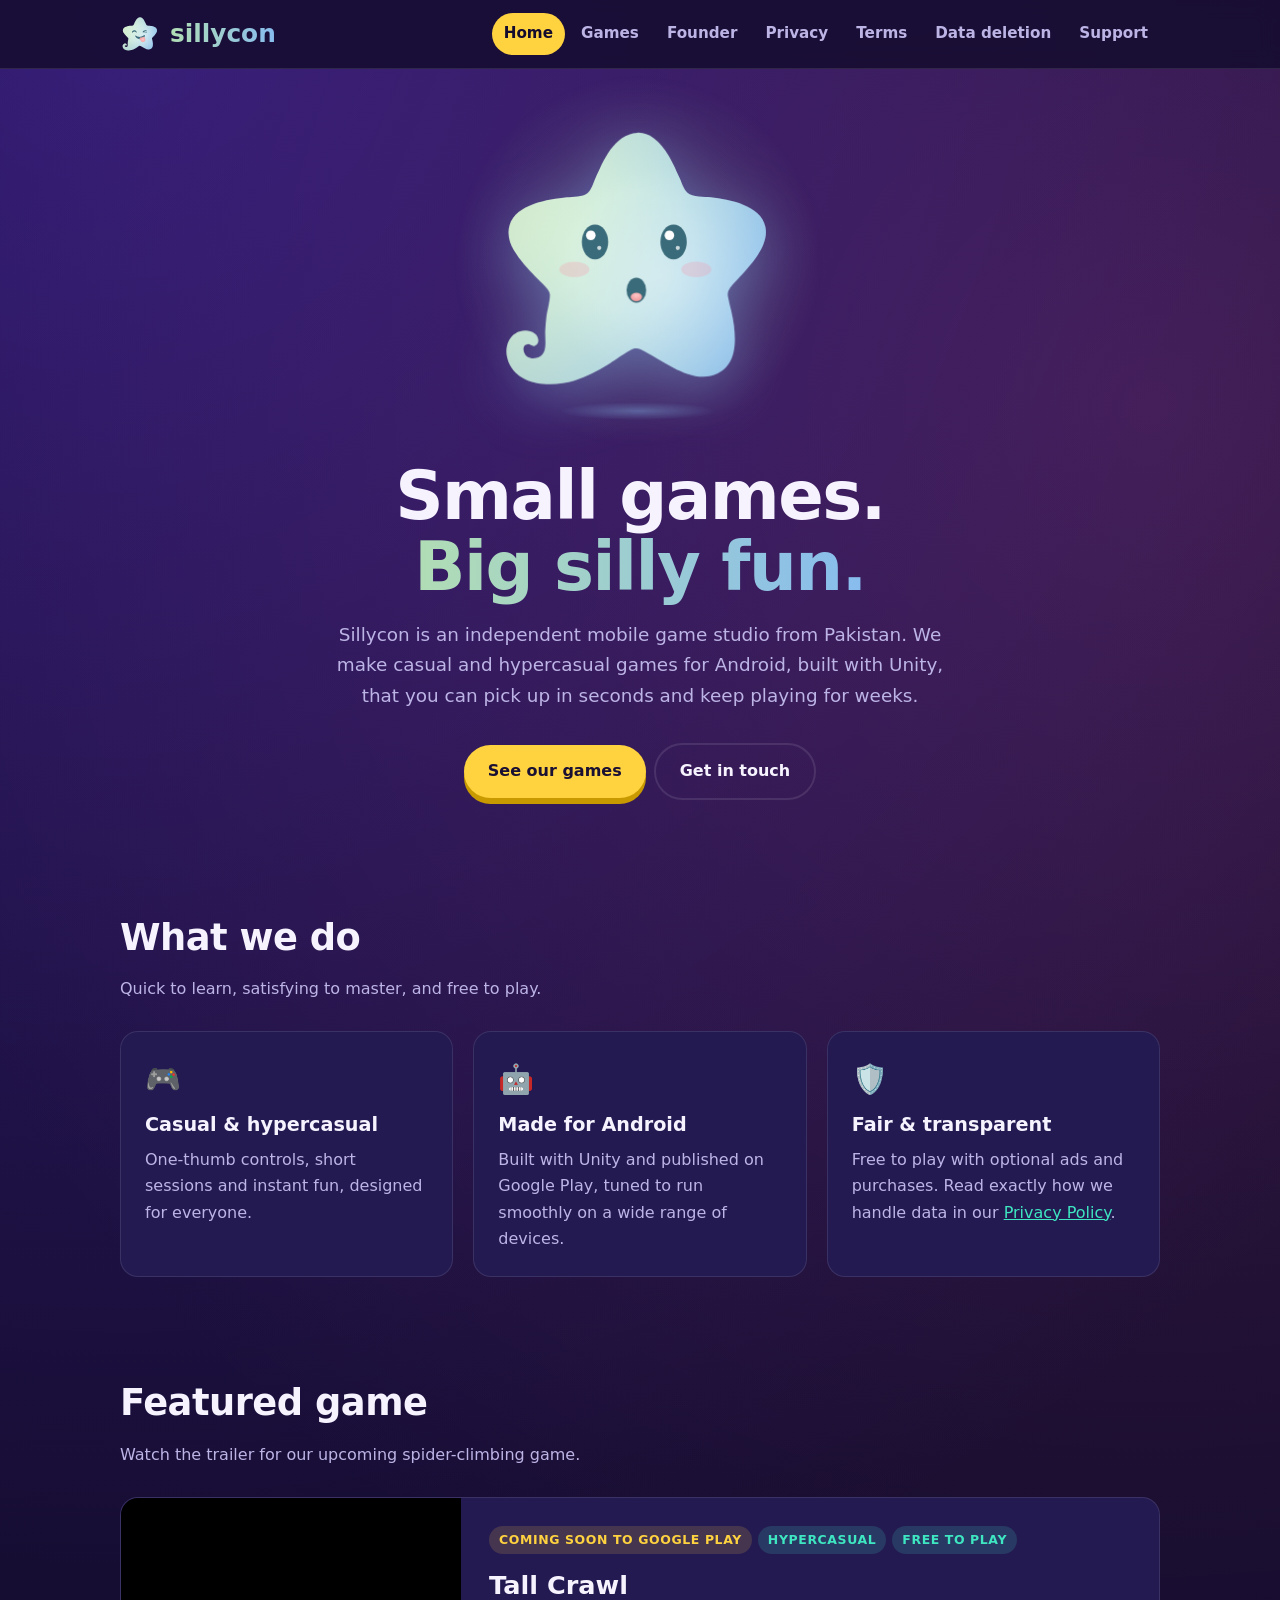
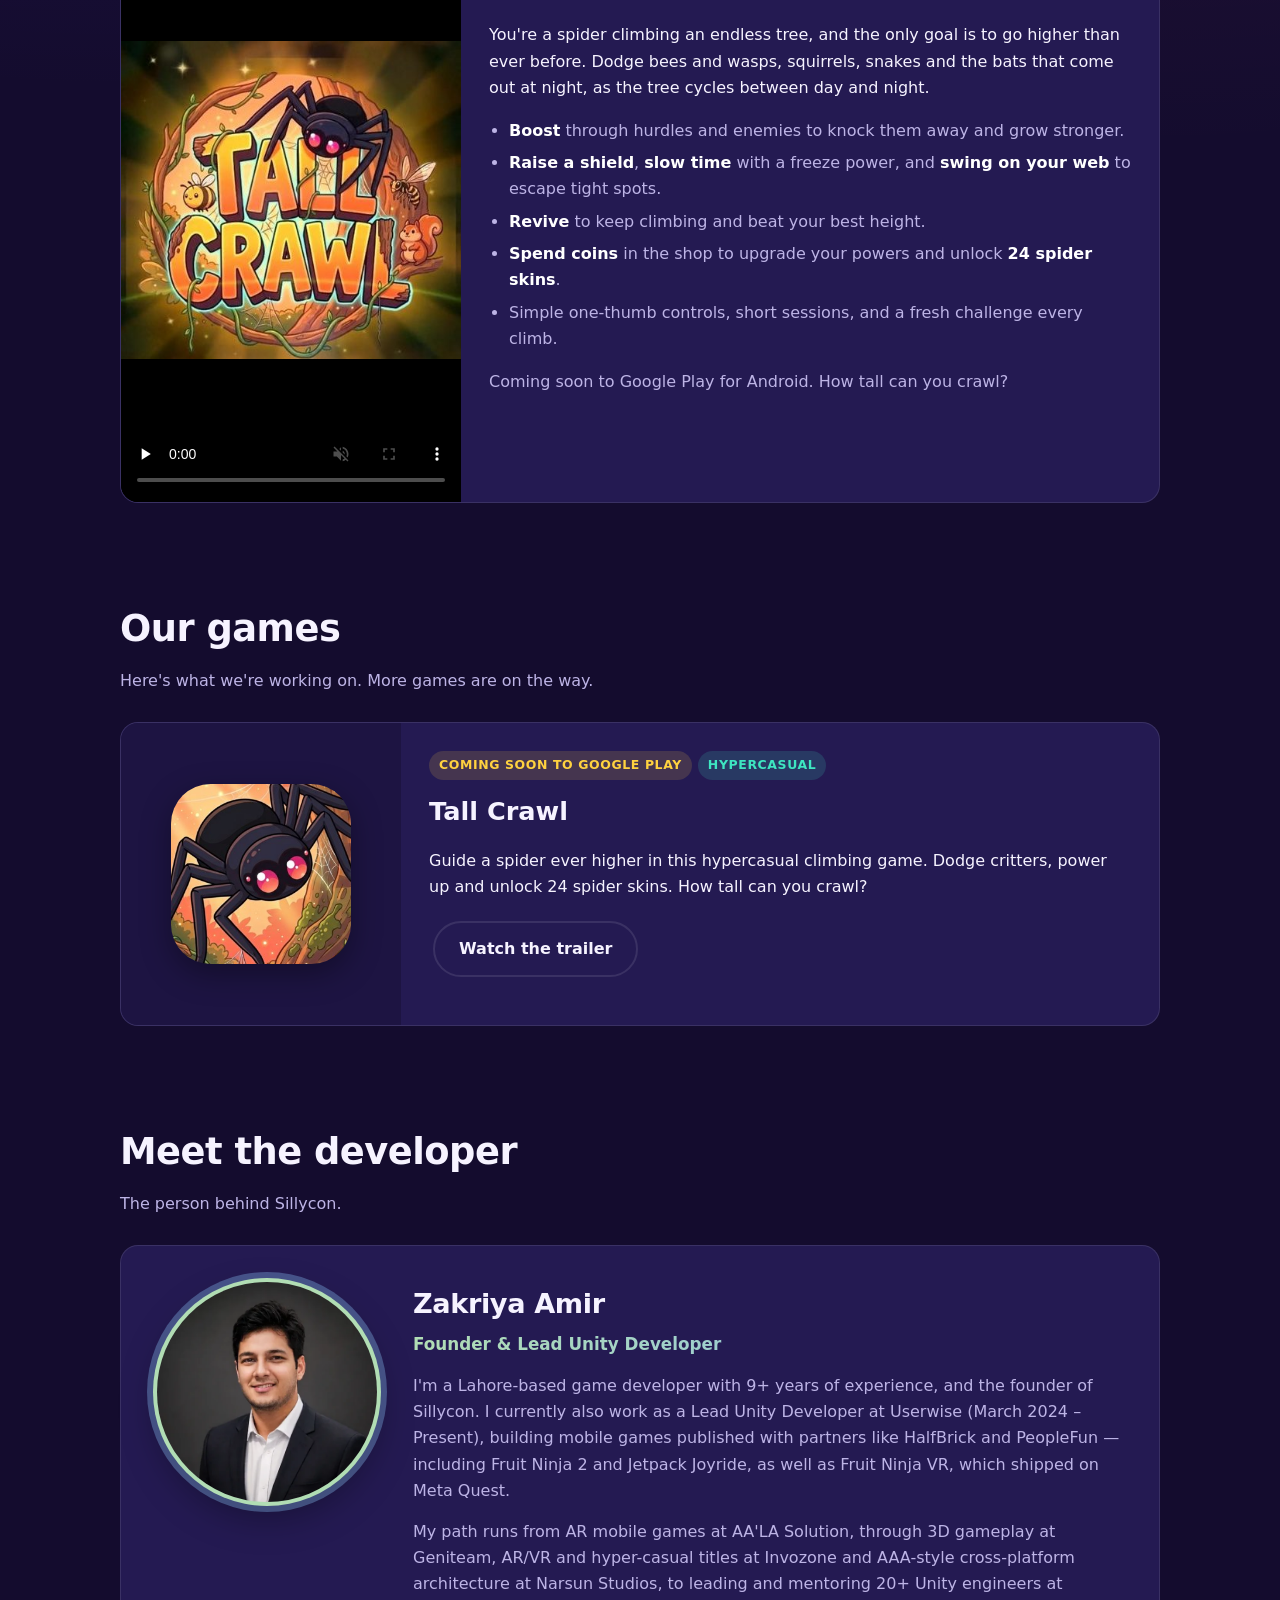
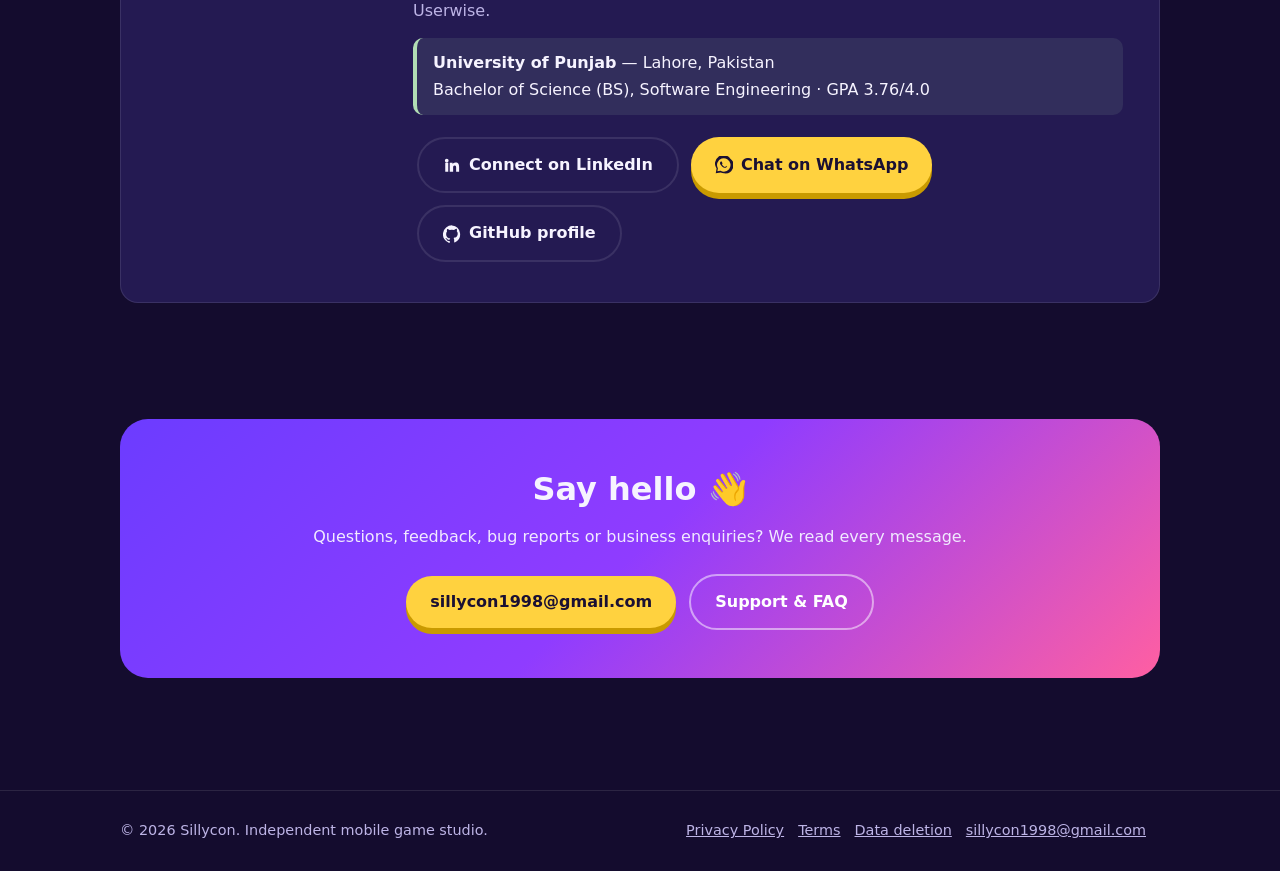
==== commit ad1895e7: "Show Lead Unity Developer at Userwise in the founder bio. Remove the Technical Project Manager role " ====
--- a/index.html
+++ b/index.html
@@ -126,7 +126,7 @@
 <div class="body">
 <h3>Zakriya Amir</h3>
 <p class="founder-role">Founder &amp; Lead Unity Developer</p>
-<p>I'm a Lahore-based game developer with 9+ years of experience, and the founder of Sillycon. I currently also work as a Technical Project Manager at Userwise (since November 2025), running delivery for mobile games published with partners like HalfBrick and PeopleFun — including Fruit Ninja 2 and Jetpack Joyride, as well as Fruit Ninja VR, which shipped on Meta Quest. Before that I was Lead Unity Developer / Team Lead at Userwise (March 2024–November 2025).</p>
+<p>I'm a Lahore-based game developer with 9+ years of experience, and the founder of Sillycon. I currently also work as a Lead Unity Developer at Userwise (March 2024 – Present), building mobile games published with partners like HalfBrick and PeopleFun — including Fruit Ninja 2 and Jetpack Joyride, as well as Fruit Ninja VR, which shipped on Meta Quest.</p>
 <p>My path runs from AR mobile games at AA'LA Solution, through 3D gameplay at Geniteam, AR/VR and hyper-casual titles at Invozone and AAA-style cross-platform architecture at Narsun Studios, to leading and mentoring 20+ Unity engineers at Userwise.</p>
 <p class="founder-edu"><strong>University of Punjab</strong> — Lahore, Pakistan<br>Bachelor of Science (BS), Software Engineering · GPA 3.76/4.0</p>
 <p class="founder-actions">
